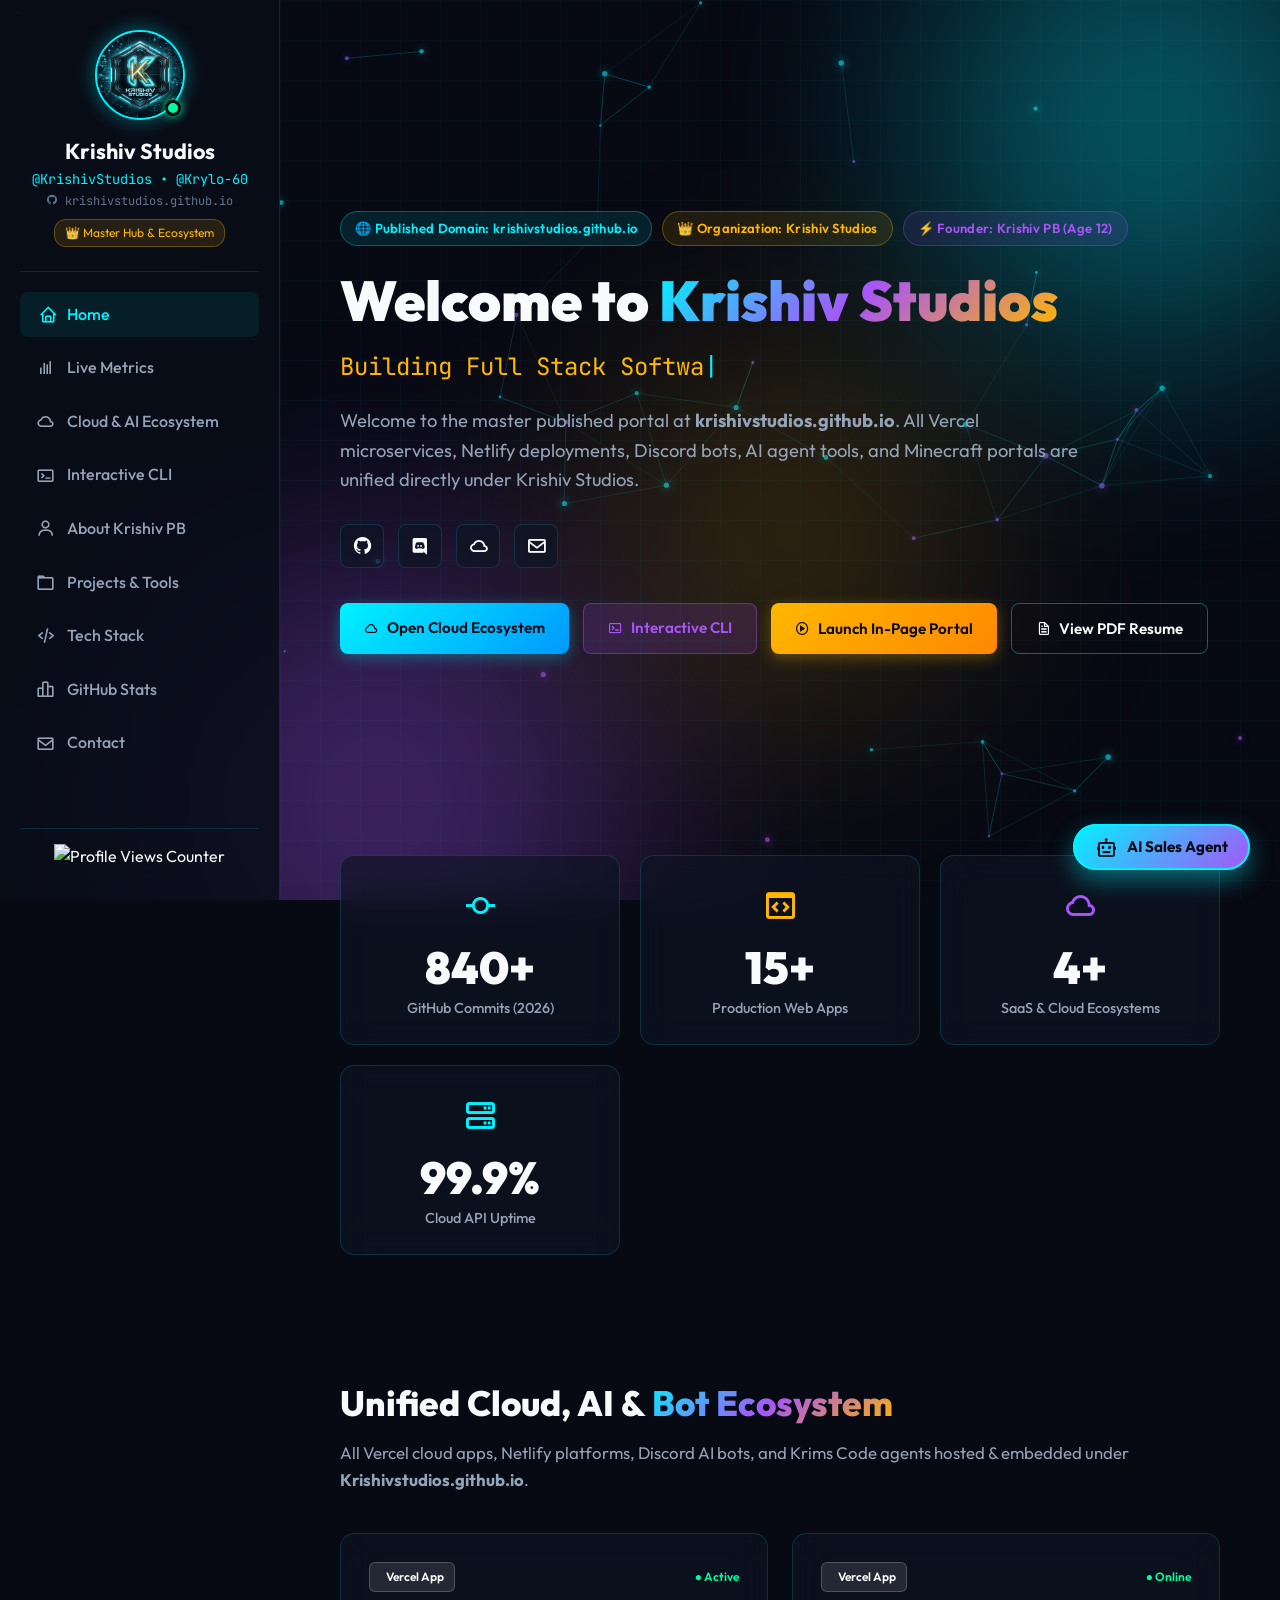
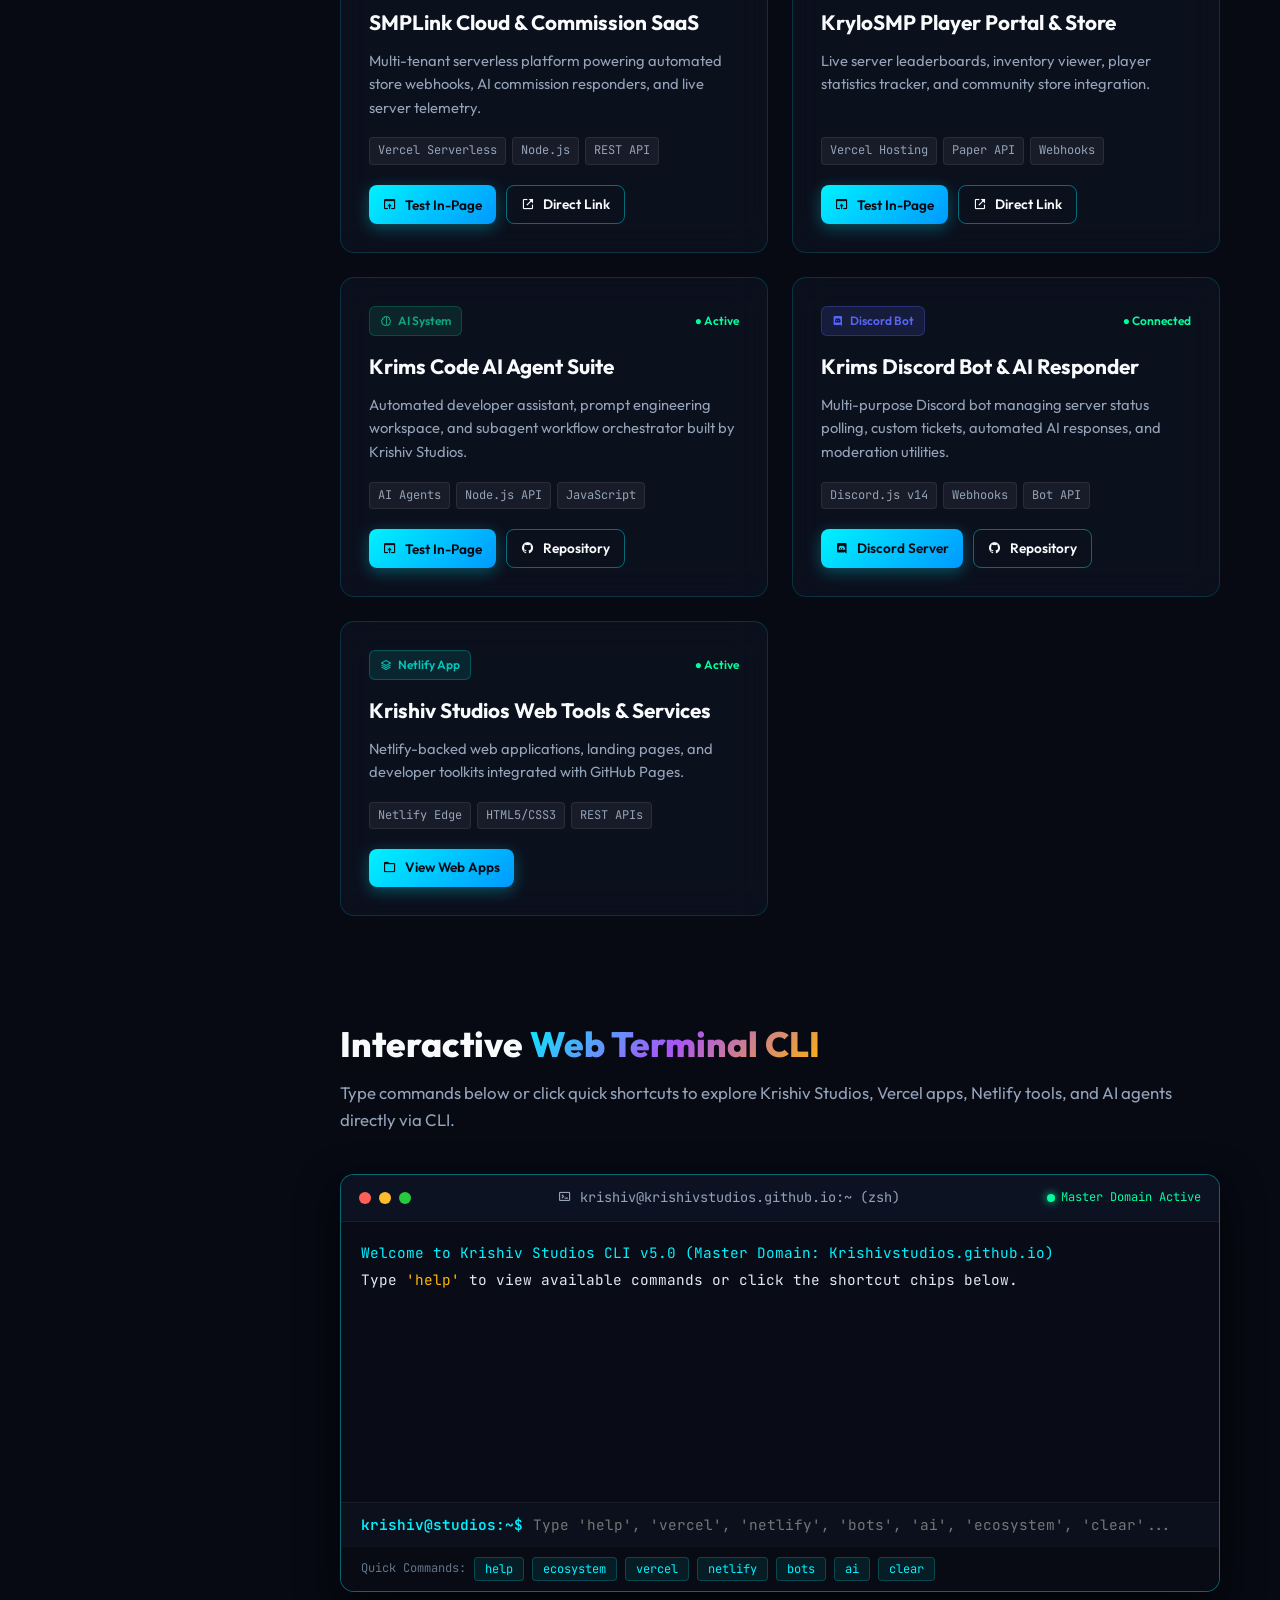
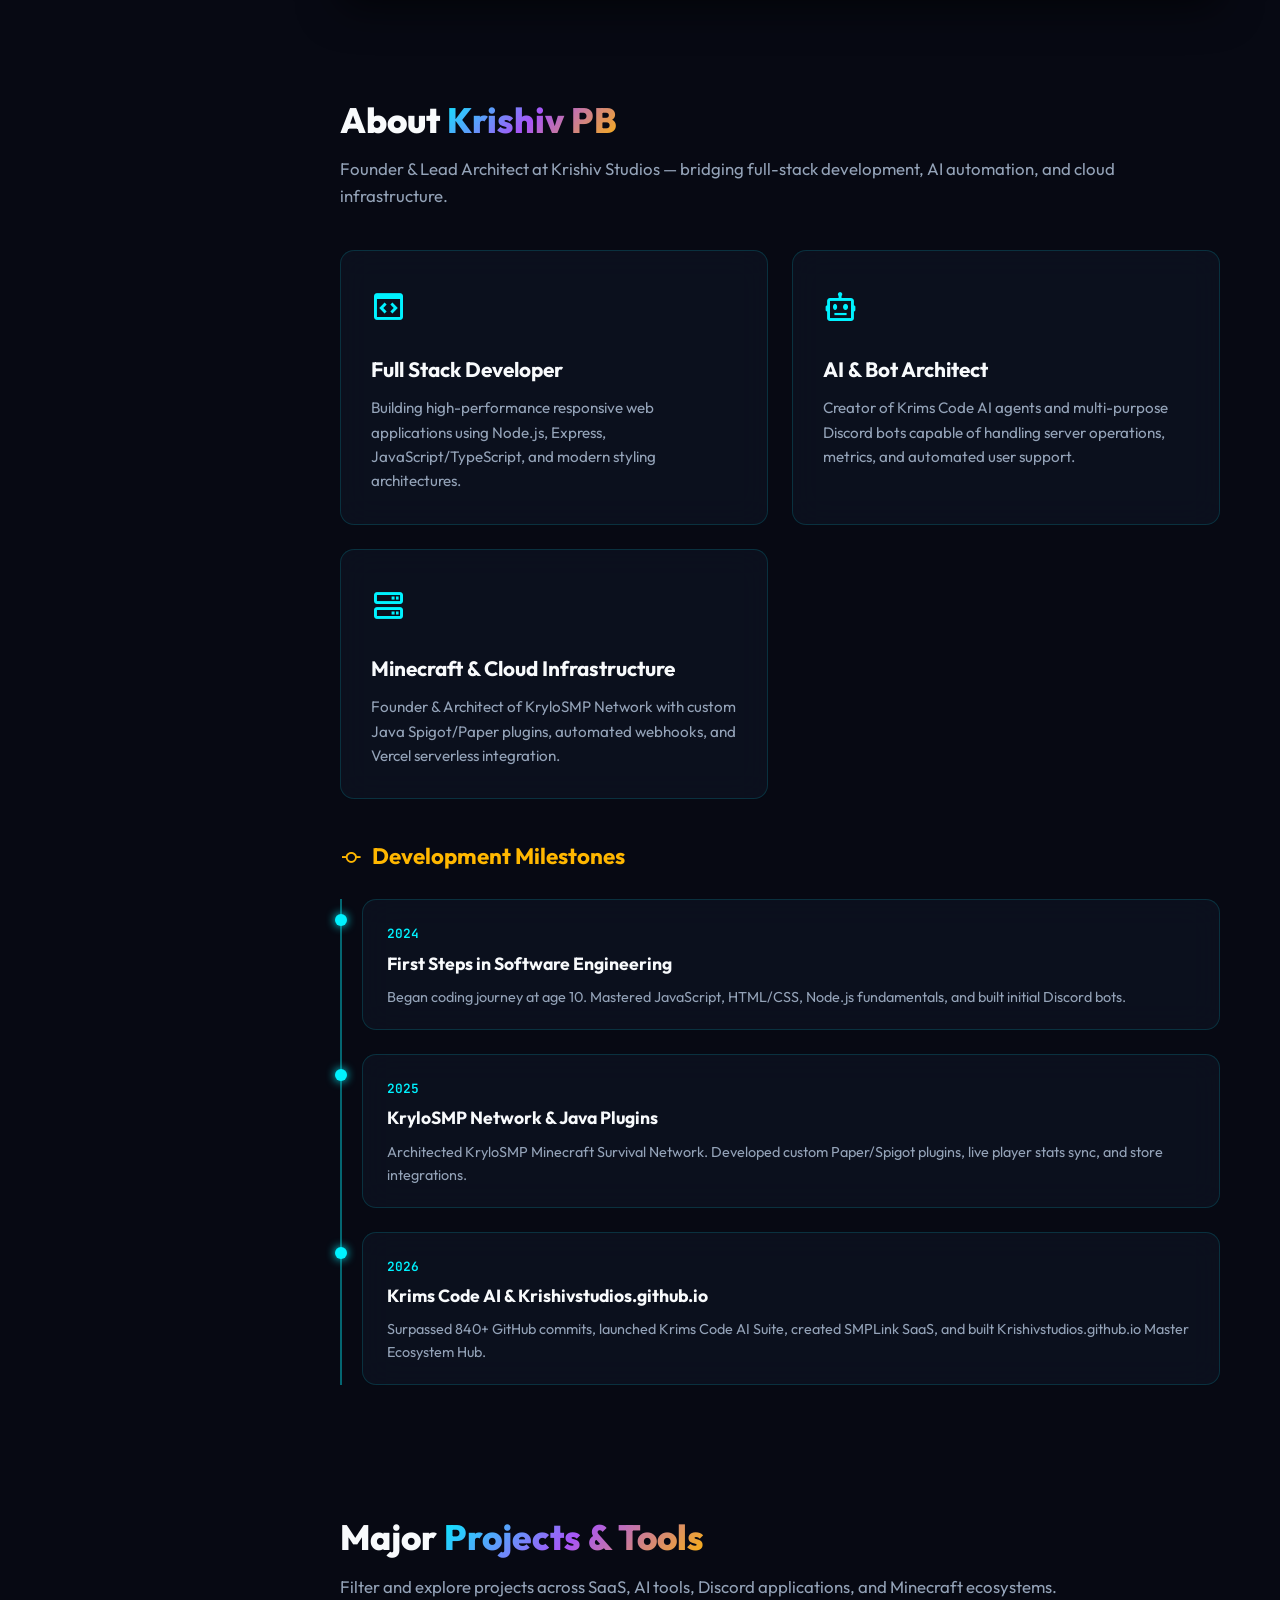
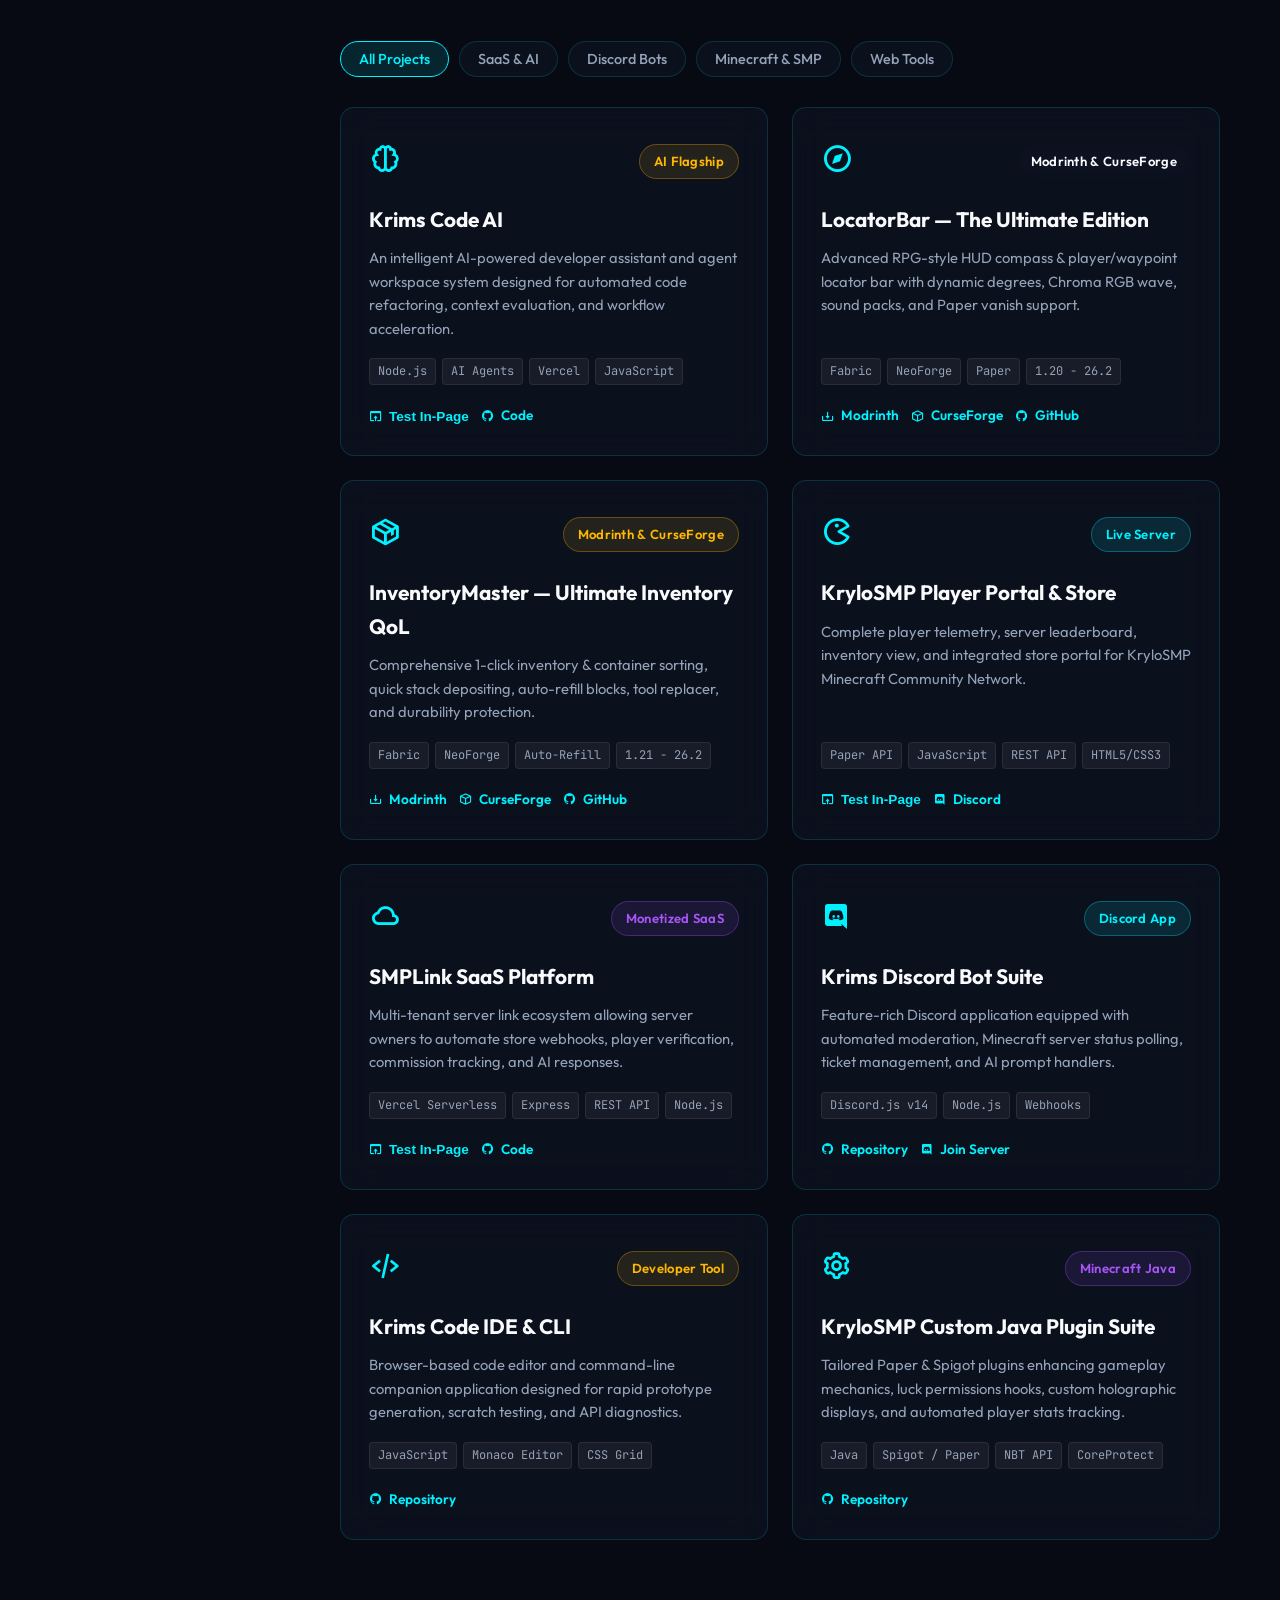
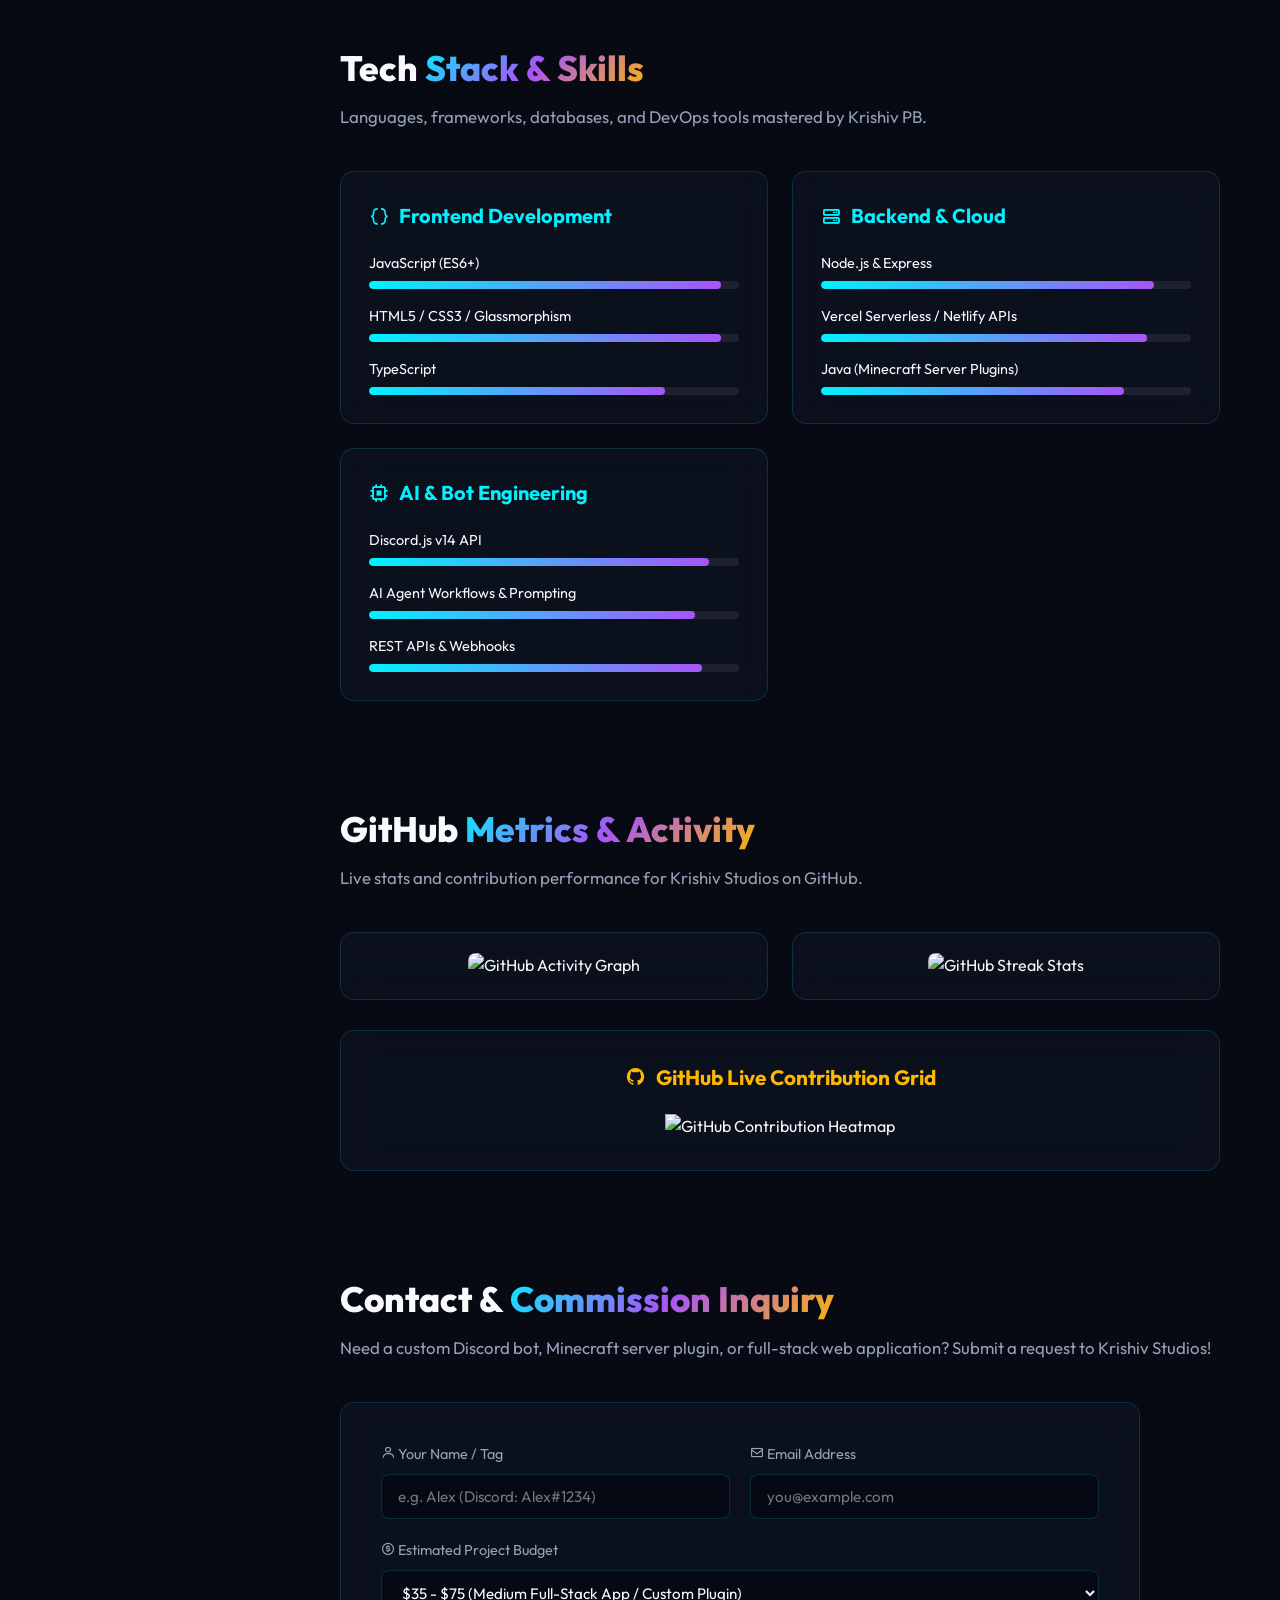
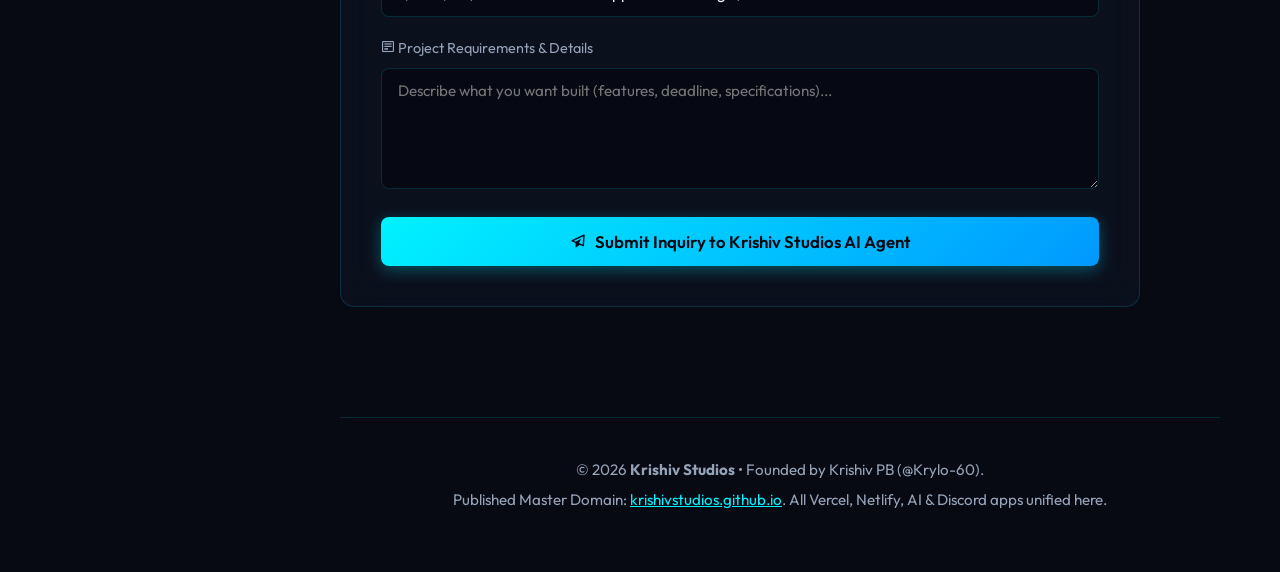
==== index.html @ 5833c571 "Add CurseForge link to InventoryMaster showcase card" ====
<!DOCTYPE html>
<html lang="en">

<head>
    <meta charset="utf-8">
    <meta name="viewport" content="width=device-width, initial-scale=1.0">
    <title>Krishiv Studios | Full Stack, AI & Cloud Ecosystem | Krishivstudios.github.io</title>
    <meta name="description" content="Official GitHub Pages master hub of Krishiv Studios (Founded by Krishiv PB @Krylo-60) - Unified portal embedding Vercel apps, Netlify sites, Discord Bots, Krims Code AI agents, and KryloSMP Network under krishivstudios.github.io.">
    <meta name="author" content="Krishiv PB - Founder of Krishiv Studios">
    <meta name="keywords" content="Krishiv Studios, Krishiv PB, Krylo-60, Krishivstudios.github.io, Full Stack Developer, Vercel, Netlify, Discord Bots, AI Agents, Krims Code AI, KryloSMP">
    
    <!-- Canonical URL Designation -->
    <link rel="canonical" href="https://krishivstudios.github.io">

    <!-- Open Graph / Social Meta -->
    <meta property="og:title" content="Krishiv Studios | Master Ecosystem Hub">
    <meta property="og:description" content="Access all Vercel apps, Netlify tools, Discord bots, and AI agents directly inside Krishivstudios.github.io.">
    <meta property="og:type" content="website">
    <meta property="og:url" content="https://krishivstudios.github.io">
    <meta property="og:image" content="krishiv_studios_logo.jpg">

    <!-- Favicon -->
    <link rel="icon" href="https://raw.githubusercontent.com/Krylo-60/Krylo-60/main/github-contribution-grid-snake.svg" type="image/svg+xml">

    <!-- Google Fonts -->
    <link rel="preconnect" href="https://fonts.googleapis.com">
    <link rel="preconnect" href="https://fonts.gstatic.com" crossorigin>
    <link href="https://fonts.googleapis.com/css2?family=JetBrains+Mono:ital,wght@0,400;0,600;0,700;1,400&family=Outfit:wght@300;400;500;600;700;800;900&family=Space+Grotesk:wght@500;700;800&display=swap" rel="stylesheet">

    <!-- Icons -->
    <link rel="stylesheet" href="https://cdnjs.cloudflare.com/ajax/libs/font-awesome/6.4.0/css/all.min.css">
    <link href="https://unpkg.com/boxicons@2.1.4/css/boxicons.min.css" rel="stylesheet">

    <!-- Primary Stylesheet -->
    <link rel="stylesheet" href="style.css?v=10.0">
</head>

<body>
    <!-- Background Ambient & Grid Effects with Physics Canvas -->
    <div class="bg-effects">
        <canvas id="cyberCanvas"></canvas>
        <div class="cyber-grid"></div>
        <div class="glow-orb orb-cyan"></div>
        <div class="glow-orb orb-purple"></div>
        <div class="glow-orb orb-gold"></div>
    </div>

    <!-- Mobile Navigation Toggle -->
    <button class="mobile-nav-toggle" id="mobileNavToggle" aria-label="Toggle Navigation Menu">
        <i class="bx bx-menu"></i>
    </button>

    <!-- Floating Quick AI Sales Agent Widget -->
    <button id="floatingAiBtn" onclick="openCommissionModalFromFloating()" title="Chat with Krishiv Studios AI Agent">
        <i class="bx bx-bot"></i>
        <span class="ai-btn-text">AI Sales Agent</span>
        <span class="pulse-ring"></span>
    </button>

    <!-- Sidebar Navigation -->
    <header id="header" class="sidebar">
        <div class="profile-box">
            <div class="avatar-wrapper">
                <img src="krishiv_studios_logo.jpg" alt="Krishiv Studios Logo" class="profile-img">
                <span class="online-indicator" title="Status: Online & Ecosystem Active"></span>
            </div>
            <h1 class="profile-name">Krishiv Studios</h1>
            <span class="profile-handle">@KrishivStudios • @Krylo-60</span>
            <span class="profile-domain"><i class="bx bxl-github"></i> krishivstudios.github.io</span>
            <span class="profile-badge">👑 Master Hub & Ecosystem</span>
        </div>

        <nav id="navbar" class="nav-menu">
            <ul>
                <li><a href="#hero" class="nav-link active"><i class="bx bx-home"></i> <span>Home</span></a></li>
                <li><a href="#metrics-section" class="nav-link"><i class="bx bx-bar-chart"></i> <span>Live Metrics</span></a></li>
                <li><a href="#ecosystem" class="nav-link"><i class="bx bx-cloud"></i> <span>Cloud & AI Ecosystem</span></a></li>
                <li><a href="#terminal-section" class="nav-link"><i class="bx bx-terminal"></i> <span>Interactive CLI</span></a></li>
                <li><a href="#about" class="nav-link"><i class="bx bx-user"></i> <span>About Krishiv PB</span></a></li>
                <li><a href="#projects" class="nav-link"><i class="bx bx-folder"></i> <span>Projects & Tools</span></a></li>
                <li><a href="#skills" class="nav-link"><i class="bx bx-code-alt"></i> <span>Tech Stack</span></a></li>
                <li><a href="#stats" class="nav-link"><i class="bx bx-bar-chart-alt-2"></i> <span>GitHub Stats</span></a></li>
                <li><a href="#contact" class="nav-link"><i class="bx bx-envelope"></i> <span>Contact</span></a></li>
            </ul>
        </nav>

        <div class="sidebar-views">
            <img src="https://komarev.com/ghpvc/?username=krylo-60&label=Profile%20Views&color=00f2ff&style=flat-square" alt="Profile Views Counter">
        </div>
    </header>

    <!-- Main Content Container -->
    <main id="main">

        <!-- Hero Section -->
        <section id="hero" class="hero-section">
            <div class="hero-content">
                <div class="hero-header-badges">
                    <span class="hero-badge badge-cyan">🌐 Published Domain: krishivstudios.github.io</span>
                    <span class="hero-badge badge-gold">👑 Organization: Krishiv Studios</span>
                    <span class="hero-badge badge-purple">⚡ Founder: Krishiv PB (Age 12)</span>
                </div>

                <h1 class="hero-name">Welcome to <span class="gradient-text">Krishiv Studios</span></h1>
                
                <p class="hero-typed-wrap">
                    Building <span class="typed-text" id="typedText"></span><span class="cursor">|</span>
                </p>

                <p class="hero-desc">
                    Welcome to the master published portal at <strong>krishivstudios.github.io</strong>. All Vercel microservices, Netlify deployments, Discord bots, AI agent tools, and Minecraft portals are unified directly under Krishiv Studios.
                </p>

                <div class="social-links">
                    <a href="https://github.com/KrishivStudios" target="_blank" rel="noopener" class="social-btn github" title="Krishiv Studios GitHub Organization"><i class="bx bxl-github"></i></a>
                    <a href="https://discord.gg/2hSXQKHvvX" target="_blank" rel="noopener" class="social-btn discord" title="Krishiv Studios Discord Community"><i class="bx bxl-discord"></i></a>
                    <a href="#ecosystem" class="social-btn vercel" title="Embedded Vercel Services"><i class="bx bx-cloud"></i></a>
                    <a href="mailto:Krylobloxyt@gmail.com" class="social-btn email" title="Direct Email"><i class="bx bx-envelope"></i></a>
                </div>

                <div class="hero-actions">
                    <a href="#ecosystem" class="btn btn-primary"><i class="bx bx-cloud"></i> Open Cloud Ecosystem</a>
                    <a href="#terminal-section" class="btn btn-terminal"><i class="bx bx-terminal"></i> Interactive CLI</a>
                    <button onclick="openAppPreview('https://krylosmp-player-portal.vercel.app', 'KryloSMP Vercel Portal', 'bx-game')" class="btn btn-gold"><i class="bx bx-play-circle"></i> Launch In-Page Portal</button>
                    <button onclick="openResumeModal()" class="btn btn-outline"><i class="bx bx-file"></i> View PDF Resume</button>
                </div>
            </div>
        </section>

        <!-- Live Animated Metrics Counter Section -->
        <section id="metrics-section" class="section">
            <div class="metrics-grid">
                <div class="metric-card glass-card">
                    <div class="metric-icon text-cyan"><i class="bx bx-git-commit"></i></div>
                    <div class="metric-number" data-target="840">0</div>
                    <div class="metric-label">GitHub Commits (2026)</div>
                </div>
                <div class="metric-card glass-card">
                    <div class="metric-icon text-gold"><i class="bx bx-code-block"></i></div>
                    <div class="metric-number" data-target="15">0</div>
                    <div class="metric-label">Production Web Apps</div>
                </div>
                <div class="metric-card glass-card">
                    <div class="metric-icon text-purple"><i class="bx bx-cloud"></i></div>
                    <div class="metric-number" data-target="4">0</div>
                    <div class="metric-label">SaaS & Cloud Ecosystems</div>
                </div>
                <div class="metric-card glass-card">
                    <div class="metric-icon text-cyan"><i class="bx bx-server"></i></div>
                    <div class="metric-number-static">99.9%</div>
                    <div class="metric-label">Cloud API Uptime</div>
                </div>
            </div>
        </section>

        <!-- Unified Cloud & AI Ecosystem Hub Section -->
        <section id="ecosystem" class="section">
            <div class="section-title">
                <h2>Unified Cloud, AI & <span class="gradient-text">Bot Ecosystem</span></h2>
                <p>All Vercel cloud apps, Netlify platforms, Discord AI bots, and Krims Code agents hosted & embedded under <strong>Krishivstudios.github.io</strong>.</p>
            </div>

            <div class="ecosystem-grid">

                <!-- Vercel App 1: SMPLink SaaS -->
                <div class="ecosystem-card glass-card">
                    <div class="ecosystem-header">
                        <span class="service-pill pill-vercel"><i class="bx bx-triangle"></i> Vercel App</span>
                        <span class="status-indicator online" title="Status: Active Cloud API">● Active</span>
                    </div>
                    <h3>SMPLink Cloud & Commission SaaS</h3>
                    <p>Multi-tenant serverless platform powering automated store webhooks, AI commission responders, and live server telemetry.</p>
                    <div class="ecosystem-tags">
                        <span>Vercel Serverless</span>
                        <span>Node.js</span>
                        <span>REST API</span>
                    </div>
                    <div class="ecosystem-actions">
                        <button onclick="openAppPreview('https://smplink-saas.vercel.app', 'SMPLink Cloud SaaS', 'bx-cloud')" class="btn btn-primary btn-sm"><i class="bx bx-window-open"></i> Test In-Page</button>
                        <a href="https://smplink-saas.vercel.app" target="_blank" rel="noopener" class="btn btn-outline btn-sm"><i class="bx bx-link-external"></i> Direct Link</a>
                    </div>
                </div>

                <!-- Vercel App 2: KryloSMP Player Portal -->
                <div class="ecosystem-card glass-card">
                    <div class="ecosystem-header">
                        <span class="service-pill pill-vercel"><i class="bx bx-triangle"></i> Vercel App</span>
                        <span class="status-indicator online" title="Status: Live Telemetry">● Online</span>
                    </div>
                    <h3>KryloSMP Player Portal & Store</h3>
                    <p>Live server leaderboards, inventory viewer, player statistics tracker, and community store integration.</p>
                    <div class="ecosystem-tags">
                        <span>Vercel Hosting</span>
                        <span>Paper API</span>
                        <span>Webhooks</span>
                    </div>
                    <div class="ecosystem-actions">
                        <button onclick="openAppPreview('https://krylosmp-player-portal.vercel.app', 'KryloSMP Player Portal', 'bx-game')" class="btn btn-primary btn-sm"><i class="bx bx-window-open"></i> Test In-Page</button>
                        <a href="https://krylosmp-player-portal.vercel.app" target="_blank" rel="noopener" class="btn btn-outline btn-sm"><i class="bx bx-link-external"></i> Direct Link</a>
                    </div>
                </div>

                <!-- AI System: Krims Code AI Workspace -->
                <div class="ecosystem-card glass-card">
                    <div class="ecosystem-header">
                        <span class="service-pill pill-ai"><i class="bx bx-brain"></i> AI System</span>
                        <span class="status-indicator online" title="Status: AI Agent Active">● Active</span>
                    </div>
                    <h3>Krims Code AI Agent Suite</h3>
                    <p>Automated developer assistant, prompt engineering workspace, and subagent workflow orchestrator built by Krishiv Studios.</p>
                    <div class="ecosystem-tags">
                        <span>AI Agents</span>
                        <span>Node.js API</span>
                        <span>JavaScript</span>
                    </div>
                    <div class="ecosystem-actions">
                        <button onclick="openAppPreview('https://krylo-60.github.io', 'Krims Code AI Workspace', 'bx-brain')" class="btn btn-primary btn-sm"><i class="bx bx-window-open"></i> Test In-Page</button>
                        <a href="https://github.com/Krylo-60/krims-code-chatbot" target="_blank" rel="noopener" class="btn btn-outline btn-sm"><i class="bx bxl-github"></i> Repository</a>
                    </div>
                </div>

                <!-- Discord Bot Suite -->
                <div class="ecosystem-card glass-card">
                    <div class="ecosystem-header">
                        <span class="service-pill pill-discord"><i class="bx bxl-discord"></i> Discord Bot</span>
                        <span class="status-indicator online" title="Status: Bot Gateway Connected">● Connected</span>
                    </div>
                    <h3>Krims Discord Bot & AI Responder</h3>
                    <p>Multi-purpose Discord bot managing server status polling, custom tickets, automated AI responses, and moderation utilities.</p>
                    <div class="ecosystem-tags">
                        <span>Discord.js v14</span>
                        <span>Webhooks</span>
                        <span>Bot API</span>
                    </div>
                    <div class="ecosystem-actions">
                        <a href="https://discord.gg/2hSXQKHvvX" target="_blank" rel="noopener" class="btn btn-primary btn-sm"><i class="bx bxl-discord"></i> Discord Server</a>
                        <a href="https://github.com/Krylo-60/krims-discord-bot" target="_blank" rel="noopener" class="btn btn-outline btn-sm"><i class="bx bxl-github"></i> Repository</a>
                    </div>
                </div>

                <!-- Netlify Web Suite -->
                <div class="ecosystem-card glass-card">
                    <div class="ecosystem-header">
                        <span class="service-pill pill-netlify"><i class="bx bx-layer"></i> Netlify App</span>
                        <span class="status-indicator online" title="Status: Deployed">● Active</span>
                    </div>
                    <h3>Krishiv Studios Web Tools & Services</h3>
                    <p>Netlify-backed web applications, landing pages, and developer toolkits integrated with GitHub Pages.</p>
                    <div class="ecosystem-tags">
                        <span>Netlify Edge</span>
                        <span>HTML5/CSS3</span>
                        <span>REST APIs</span>
                    </div>
                    <div class="ecosystem-actions">
                        <a href="#projects" class="btn btn-primary btn-sm"><i class="bx bx-folder"></i> View Web Apps</a>
                    </div>
                </div>

            </div>
        </section>

        <!-- Interactive Web Terminal CLI Section -->
        <section id="terminal-section" class="section">
            <div class="section-title">
                <h2>Interactive <span class="gradient-text">Web Terminal CLI</span></h2>
                <p>Type commands below or click quick shortcuts to explore Krishiv Studios, Vercel apps, Netlify tools, and AI agents directly via CLI.</p>
            </div>

            <div class="terminal-container">
                <div class="terminal-header">
                    <div class="terminal-dots">
                        <span class="dot dot-red"></span>
                        <span class="dot dot-yellow"></span>
                        <span class="dot dot-green"></span>
                    </div>
                    <div class="terminal-title"><i class="bx bx-terminal"></i> krishiv@krishivstudios.github.io:~ (zsh)</div>
                    <div class="terminal-status"><span class="pulse-dot"></span> Master Domain Active</div>
                </div>

                <div class="terminal-body" id="terminalOutput">
                    <div class="terminal-line system-msg">
                        <span class="text-cyan">Welcome to Krishiv Studios CLI v5.0 (Master Domain: Krishivstudios.github.io)</span>
                    </div>
                    <div class="terminal-line">Type <span class="text-gold">'help'</span> to view available commands or click the shortcut chips below.</div>
                    <div class="terminal-line"><br></div>
                </div>

                <div class="terminal-input-row">
                    <span class="terminal-prompt">krishiv@studios:~$</span>
                    <input type="text" id="terminalInput" autocomplete="off" spellcheck="false" placeholder="Type 'help', 'vercel', 'netlify', 'bots', 'ai', 'ecosystem', 'clear'...">
                </div>

                <div class="terminal-shortcuts">
                    <span class="shortcut-label">Quick Commands:</span>
                    <button class="terminal-chip" onclick="runTerminalCommand('help')">help</button>
                    <button class="terminal-chip" onclick="runTerminalCommand('ecosystem')">ecosystem</button>
                    <button class="terminal-chip" onclick="runTerminalCommand('vercel')">vercel</button>
                    <button class="terminal-chip" onclick="runTerminalCommand('netlify')">netlify</button>
                    <button class="terminal-chip" onclick="runTerminalCommand('bots')">bots</button>
                    <button class="terminal-chip" onclick="runTerminalCommand('ai')">ai</button>
                    <button class="terminal-chip" onclick="runTerminalCommand('clear')">clear</button>
                </div>
            </div>
        </section>

        <!-- About Section -->
        <section id="about" class="section">
            <div class="section-title">
                <h2>About <span class="gradient-text">Krishiv PB</span></h2>
                <p>Founder & Lead Architect at Krishiv Studios — bridging full-stack development, AI automation, and cloud infrastructure.</p>
            </div>

            <div class="about-grid">
                <div class="about-card glass-card">
                    <div class="card-icon"><i class="bx bx-code-block"></i></div>
                    <h3>Full Stack Developer</h3>
                    <p>Building high-performance responsive web applications using Node.js, Express, JavaScript/TypeScript, and modern styling architectures.</p>
                </div>

                <div class="about-card glass-card">
                    <div class="card-icon"><i class="bx bx-bot"></i></div>
                    <h3>AI & Bot Architect</h3>
                    <p>Creator of Krims Code AI agents and multi-purpose Discord bots capable of handling server operations, metrics, and automated user support.</p>
                </div>

                <div class="about-card glass-card">
                    <div class="card-icon"><i class="bx bx-server"></i></div>
                    <h3>Minecraft & Cloud Infrastructure</h3>
                    <p>Founder & Architect of KryloSMP Network with custom Java Spigot/Paper plugins, automated webhooks, and Vercel serverless integration.</p>
                </div>
            </div>

            <!-- Developer Timeline -->
            <div class="timeline-container">
                <h3 class="timeline-title"><i class="bx bx-git-commit"></i> Development Milestones</h3>
                <div class="timeline">
                    <div class="timeline-item">
                        <div class="timeline-dot"></div>
                        <div class="timeline-content glass-card">
                            <span class="timeline-date">2024</span>
                            <h4>First Steps in Software Engineering</h4>
                            <p>Began coding journey at age 10. Mastered JavaScript, HTML/CSS, Node.js fundamentals, and built initial Discord bots.</p>
                        </div>
                    </div>

                    <div class="timeline-item">
                        <div class="timeline-dot"></div>
                        <div class="timeline-content glass-card">
                            <span class="timeline-date">2025</span>
                            <h4>KryloSMP Network & Java Plugins</h4>
                            <p>Architected KryloSMP Minecraft Survival Network. Developed custom Paper/Spigot plugins, live player stats sync, and store integrations.</p>
                        </div>
                    </div>

                    <div class="timeline-item">
                        <div class="timeline-dot"></div>
                        <div class="timeline-content glass-card">
                            <span class="timeline-date">2026</span>
                            <h4>Krims Code AI & Krishivstudios.github.io</h4>
                            <p>Surpassed 840+ GitHub commits, launched Krims Code AI Suite, created SMPLink SaaS, and built Krishivstudios.github.io Master Ecosystem Hub.</p>
                        </div>
                    </div>
                </div>
            </div>
        </section>

        <!-- Major Projects Section -->
        <section id="projects" class="section">
            <div class="section-title">
                <h2>Major <span class="gradient-text">Projects & Tools</span></h2>
                <p>Filter and explore projects across SaaS, AI tools, Discord applications, and Minecraft ecosystems.</p>
            </div>

            <!-- Filter Buttons -->
            <div class="filter-bar">
                <button class="filter-btn active" data-filter="all">All Projects</button>
                <button class="filter-btn" data-filter="saas">SaaS & AI</button>
                <button class="filter-btn" data-filter="discord">Discord Bots</button>
                <button class="filter-btn" data-filter="minecraft">Minecraft & SMP</button>
                <button class="filter-btn" data-filter="web">Web Tools</button>
            </div>

            <!-- Projects Grid -->
            <div class="projects-grid">

                <!-- Project 1: Krims Code AI -->
                <div class="project-card glass-card" data-category="saas">
                    <div class="project-header">
                        <div class="project-icon"><i class="bx bx-brain"></i></div>
                        <span class="project-badge badge-gold">AI Flagship</span>
                    </div>
                    <h3>Krims Code AI</h3>
                    <p>An intelligent AI-powered developer assistant and agent workspace system designed for automated code refactoring, context evaluation, and workflow acceleration.</p>
                    <div class="project-tags">
                        <span>Node.js</span>
                        <span>AI Agents</span>
                        <span>Vercel</span>
                        <span>JavaScript</span>
                    </div>
                    <div class="project-links">
                        <button onclick="openAppPreview('https://krylo-60.github.io', 'Krims Code AI Workspace', 'bx-brain')" class="btn-project-link"><i class="bx bx-window-open"></i> Test In-Page</button>
                        <a href="https://github.com/Krylo-60/krims-code-chatbot" target="_blank" rel="noopener" class="btn-project-link"><i class="bx bxl-github"></i> Code</a>
                    </div>
                </div>

                <!-- Project: LocatorBar Ultimate Edition -->
                <div class="project-card glass-card" data-category="minecraft">
                    <div class="project-header">
                        <div class="project-icon"><i class="bx bx-compass"></i></div>
                        <span class="project-badge badge-green">Modrinth & CurseForge</span>
                    </div>
                    <h3>LocatorBar — The Ultimate Edition</h3>
                    <p>Advanced RPG-style HUD compass & player/waypoint locator bar with dynamic degrees, Chroma RGB wave, sound packs, and Paper vanish support.</p>
                    <div class="project-tags">
                        <span>Fabric</span>
                        <span>NeoForge</span>
                        <span>Paper</span>
                        <span>1.20 - 26.2</span>
                    </div>
                    <div class="project-links">
                        <a href="https://modrinth.com/mod/locatorbar-ultimate" target="_blank" rel="noopener" class="btn-project-link"><i class="bx bx-download"></i> Modrinth</a>
                        <a href="https://www.curseforge.com/projects/1658929" target="_blank" rel="noopener" class="btn-project-link"><i class="bx bx-cube"></i> CurseForge</a>
                        <a href="https://github.com/Krylo-60/LocatorBar-Ultimate" target="_blank" rel="noopener" class="btn-project-link"><i class="bx bxl-github"></i> GitHub</a>
                    </div>
                </div>

                <!-- Project: InventoryMaster QoL -->
                <div class="project-card glass-card" data-category="minecraft">
                    <div class="project-header">
                        <div class="project-icon"><i class="bx bx-package"></i></div>
                        <span class="project-badge badge-gold">Modrinth & CurseForge</span>
                    </div>
                    <h3>InventoryMaster — Ultimate Inventory QoL</h3>
                    <p>Comprehensive 1-click inventory & container sorting, quick stack depositing, auto-refill blocks, tool replacer, and durability protection.</p>
                    <div class="project-tags">
                        <span>Fabric</span>
                        <span>NeoForge</span>
                        <span>Auto-Refill</span>
                        <span>1.21 - 26.2</span>
                    </div>
                    <div class="project-links">
                        <a href="https://modrinth.com/mod/inventorymaster" target="_blank" rel="noopener" class="btn-project-link"><i class="bx bx-download"></i> Modrinth</a>
                        <a href="https://www.curseforge.com/projects/1659668" target="_blank" rel="noopener" class="btn-project-link"><i class="bx bx-cube"></i> CurseForge</a>
                        <a href="https://github.com/Krylo-60/InventoryMaster" target="_blank" rel="noopener" class="btn-project-link"><i class="bx bxl-github"></i> GitHub</a>
                    </div>
                </div>

                <!-- Project 2: KryloSMP Player Portal -->
                <div class="project-card glass-card" data-category="minecraft">
                    <div class="project-header">
                        <div class="project-icon"><i class="bx bx-game"></i></div>
                        <span class="project-badge badge-cyan">Live Server</span>
                    </div>
                    <h3>KryloSMP Player Portal & Store</h3>
                    <p>Complete player telemetry, server leaderboard, inventory view, and integrated store portal for KryloSMP Minecraft Community Network.</p>
                    <div class="project-tags">
                        <span>Paper API</span>
                        <span>JavaScript</span>
                        <span>REST API</span>
                        <span>HTML5/CSS3</span>
                    </div>
                    <div class="project-links">
                        <button onclick="openAppPreview('https://krylosmp-player-portal.vercel.app', 'KryloSMP Player Portal', 'bx-game')" class="btn-project-link"><i class="bx bx-window-open"></i> Test In-Page</button>
                        <a href="https://discord.gg/2hSXQKHvvX" target="_blank" rel="noopener" class="btn-project-link"><i class="bx bxl-discord"></i> Discord</a>
                    </div>
                </div>

                <!-- Project 3: SMPLink SaaS -->
                <div class="project-card glass-card" data-category="saas">
                    <div class="project-header">
                        <div class="project-icon"><i class="bx bx-cloud"></i></div>
                        <span class="project-badge badge-purple">Monetized SaaS</span>
                    </div>
                    <h3>SMPLink SaaS Platform</h3>
                    <p>Multi-tenant server link ecosystem allowing server owners to automate store webhooks, player verification, commission tracking, and AI responses.</p>
                    <div class="project-tags">
                        <span>Vercel Serverless</span>
                        <span>Express</span>
                        <span>REST API</span>
                        <span>Node.js</span>
                    </div>
                    <div class="project-links">
                        <button onclick="openAppPreview('https://smplink-saas.vercel.app', 'SMPLink Cloud SaaS', 'bx-cloud')" class="btn-project-link"><i class="bx bx-window-open"></i> Test In-Page</button>
                        <a href="https://github.com/Krylo-60/smplink-saas" target="_blank" rel="noopener" class="btn-project-link"><i class="bx bxl-github"></i> Code</a>
                    </div>
                </div>

                <!-- Project 4: Krims Bot Dashboard -->
                <div class="project-card glass-card" data-category="discord">
                    <div class="project-header">
                        <div class="project-icon"><i class="bx bxl-discord"></i></div>
                        <span class="project-badge badge-cyan">Discord App</span>
                    </div>
                    <h3>Krims Discord Bot Suite</h3>
                    <p>Feature-rich Discord application equipped with automated moderation, Minecraft server status polling, ticket management, and AI prompt handlers.</p>
                    <div class="project-tags">
                        <span>Discord.js v14</span>
                        <span>Node.js</span>
                        <span>Webhooks</span>
                    </div>
                    <div class="project-links">
                        <a href="https://github.com/Krylo-60/krims-discord-bot" target="_blank" rel="noopener" class="btn-project-link"><i class="bx bxl-github"></i> Repository</a>
                        <a href="https://discord.gg/2hSXQKHvvX" target="_blank" rel="noopener" class="btn-project-link"><i class="bx bxl-discord"></i> Join Server</a>
                    </div>
                </div>

                <!-- Project 5: Krims Code IDE & CLI -->
                <div class="project-card glass-card" data-category="web">
                    <div class="project-header">
                        <div class="project-icon"><i class="bx bx-code-alt"></i></div>
                        <span class="project-badge badge-gold">Developer Tool</span>
                    </div>
                    <h3>Krims Code IDE & CLI</h3>
                    <p>Browser-based code editor and command-line companion application designed for rapid prototype generation, scratch testing, and API diagnostics.</p>
                    <div class="project-tags">
                        <span>JavaScript</span>
                        <span>Monaco Editor</span>
                        <span>CSS Grid</span>
                    </div>
                    <div class="project-links">
                        <a href="https://github.com/Krylo-60/krims-code-ide" target="_blank" rel="noopener" class="btn-project-link"><i class="bx bxl-github"></i> Repository</a>
                    </div>
                </div>

                <!-- Project 6: Custom Spigot / Paper Plugins -->
                <div class="project-card glass-card" data-category="minecraft">
                    <div class="project-header">
                        <div class="project-icon"><i class="bx bx-cog"></i></div>
                        <span class="project-badge badge-purple">Minecraft Java</span>
                    </div>
                    <h3>KryloSMP Custom Java Plugin Suite</h3>
                    <p>Tailored Paper & Spigot plugins enhancing gameplay mechanics, luck permissions hooks, custom holographic displays, and automated player stats tracking.</p>
                    <div class="project-tags">
                        <span>Java</span>
                        <span>Spigot / Paper</span>
                        <span>NBT API</span>
                        <span>CoreProtect</span>
                    </div>
                    <div class="project-links">
                        <a href="https://github.com/Krylo-60/krylo-smp-plugin" target="_blank" rel="noopener" class="btn-project-link"><i class="bx bxl-github"></i> Repository</a>
                    </div>
                </div>

            </div>
        </section>

        <!-- Tech Stack Section -->
        <section id="skills" class="section">
            <div class="section-title">
                <h2>Tech <span class="gradient-text">Stack & Skills</span></h2>
                <p>Languages, frameworks, databases, and DevOps tools mastered by Krishiv PB.</p>
            </div>

            <div class="skills-wrapper">
                <div class="skill-category glass-card">
                    <h3><i class="bx bx-code-curly"></i> Frontend Development</h3>
                    <div class="skills-list">
                        <div class="skill-item">
                            <span class="skill-name">JavaScript (ES6+)</span>
                            <div class="skill-bar"><div class="skill-progress" style="width: 95%;"></div></div>
                        </div>
                        <div class="skill-item">
                            <span class="skill-name">HTML5 / CSS3 / Glassmorphism</span>
                            <div class="skill-bar"><div class="skill-progress" style="width: 95%;"></div></div>
                        </div>
                        <div class="skill-item">
                            <span class="skill-name">TypeScript</span>
                            <div class="skill-bar"><div class="skill-progress" style="width: 80%;"></div></div>
                        </div>
                    </div>
                </div>

                <div class="skill-category glass-card">
                    <h3><i class="bx bx-server"></i> Backend & Cloud</h3>
                    <div class="skills-list">
                        <div class="skill-item">
                            <span class="skill-name">Node.js & Express</span>
                            <div class="skill-bar"><div class="skill-progress" style="width: 90%;"></div></div>
                        </div>
                        <div class="skill-item">
                            <span class="skill-name">Vercel Serverless / Netlify APIs</span>
                            <div class="skill-bar"><div class="skill-progress" style="width: 88%;"></div></div>
                        </div>
                        <div class="skill-item">
                            <span class="skill-name">Java (Minecraft Server Plugins)</span>
                            <div class="skill-bar"><div class="skill-progress" style="width: 82%;"></div></div>
                        </div>
                    </div>
                </div>

                <div class="skill-category glass-card">
                    <h3><i class="bx bx-chip"></i> AI & Bot Engineering</h3>
                    <div class="skills-list">
                        <div class="skill-item">
                            <span class="skill-name">Discord.js v14 API</span>
                            <div class="skill-bar"><div class="skill-progress" style="width: 92%;"></div></div>
                        </div>
                        <div class="skill-item">
                            <span class="skill-name">AI Agent Workflows & Prompting</span>
                            <div class="skill-bar"><div class="skill-progress" style="width: 88%;"></div></div>
                        </div>
                        <div class="skill-item">
                            <span class="skill-name">REST APIs & Webhooks</span>
                            <div class="skill-bar"><div class="skill-progress" style="width: 90%;"></div></div>
                        </div>
                    </div>
                </div>
            </div>
        </section>

        <!-- GitHub Metrics Section -->
        <section id="stats" class="section">
            <div class="section-title">
                <h2>GitHub <span class="gradient-text">Metrics & Activity</span></h2>
                <p>Live stats and contribution performance for Krishiv Studios on GitHub.</p>
            </div>

            <div class="stats-grid">
                <div class="stat-card glass-card">
                    <img src="https://github-readme-activity-graph.vercel.app/graph?username=Krylo-60&theme=react-dark&bg_color=0c101d&color=00f2ff&line=00f2ff&point=ffb700&area=true&hide_border=true" alt="GitHub Activity Graph" class="stat-img">
                </div>
                <div class="stat-card glass-card">
                    <img src="https://github-readme-streak-stats.herokuapp.com/?user=Krylo-60&theme=dark&background=0c101d&border=00f2ff&sideLabels=00f2ff&ring=00f2ff&currStreakLabel=ffb700&hide_border=true" alt="GitHub Streak Stats" class="stat-img">
                </div>
            </div>

            <div class="contribution-banner glass-card">
                <h3><i class="bx bxl-github"></i> GitHub Live Contribution Grid</h3>
                <img src="https://ghchart.rshah.org/00f2ff/Krylo-60" alt="GitHub Contribution Heatmap" class="snake-img">
            </div>
        </section>

        <!-- Contact & Commission Form Section -->
        <section id="contact" class="section">
            <div class="section-title">
                <h2>Contact & <span class="gradient-text">Commission Inquiry</span></h2>
                <p>Need a custom Discord bot, Minecraft server plugin, or full-stack web application? Submit a request to Krishiv Studios!</p>
            </div>

            <div class="contact-container glass-card">
                <form id="contactForm" onsubmit="submitCommissionForm(event)">
                    <div class="form-row">
                        <div class="form-group">
                            <label for="name"><i class="bx bx-user"></i> Your Name / Tag</label>
                            <input type="text" id="name" required placeholder="e.g. Alex (Discord: Alex#1234)">
                        </div>
                        <div class="form-group">
                            <label for="email"><i class="bx bx-envelope"></i> Email Address</label>
                            <input type="email" id="email" required placeholder="you@example.com">
                        </div>
                    </div>

                    <div class="form-group">
                        <label for="budget"><i class="bx bx-dollar-circle"></i> Estimated Project Budget</label>
                        <select id="budget">
                            <option value="$15 - $35">$15 - $35 (Small Discord Bot / Quick Plugin)</option>
                            <option value="$35 - $75" selected>$35 - $75 (Medium Full-Stack App / Custom Plugin)</option>
                            <option value="$75 - $150+">$75 - $150+ (Full Enterprise SaaS / Server Suite)</option>
                        </select>
                    </div>

                    <div class="form-group">
                        <label for="message"><i class="bx bx-detail"></i> Project Requirements & Details</label>
                        <textarea id="message" rows="5" required placeholder="Describe what you want built (features, deadline, specifications)..."></textarea>
                    </div>

                    <button type="submit" class="btn btn-primary btn-submit"><i class="bx bx-paper-plane"></i> Submit Inquiry to Krishiv Studios AI Agent</button>
                </form>
            </div>
        </section>

        <!-- Footer -->
        <footer class="footer">
            <div class="footer-content">
                <p>&copy; 2026 <strong>Krishiv Studios</strong> • Founded by Krishiv PB (@Krylo-60).</p>
                <p class="footer-sub">Published Master Domain: <a href="https://krishivstudios.github.io" class="text-cyan">krishivstudios.github.io</a>. All Vercel, Netlify, AI & Discord apps unified here.</p>
            </div>
        </footer>

    </main>

    <!-- In-Page Embedded App Drawer Modal -->
    <div id="appPreviewModal" class="modal-overlay hidden">
        <div class="modal-card glass-card app-modal-card">
            <button class="modal-close" onclick="closeAppPreview()"><i class="bx bx-x"></i></button>
            <div class="modal-header">
                <i class="bx bx-window-open modal-icon text-cyan" id="appModalIcon"></i>
                <h3 id="appModalTitle">Live In-Page App Preview</h3>
            </div>
            <div class="modal-body">
                <iframe id="appModalIframe" src="about:blank" title="Live Embedded App Preview" class="app-iframe"></iframe>
            </div>
            <div class="modal-footer">
                <a id="appModalExternalLink" href="#" target="_blank" rel="noopener" class="btn btn-primary"><i class="bx bx-link-external"></i> Open Direct Link</a>
                <button class="btn btn-outline" onclick="closeAppPreview()">Close Drawer</button>
            </div>
        </div>
    </div>

    <!-- AI Agent Commission Modal -->
    <div id="aiAgentModal" class="modal-overlay hidden">
        <div class="modal-card glass-card">
            <button class="modal-close" onclick="closeAiModal()"><i class="bx bx-x"></i></button>
            <div class="modal-header">
                <i class="bx bx-bot modal-icon text-cyan"></i>
                <h3>Krishiv Studios AI Sales Agent Response</h3>
            </div>
            <div class="modal-body">
                <pre id="aiMessageResult" class="ai-response-box">Processing request...</pre>
            </div>
            <div class="modal-footer">
                <button class="btn btn-primary" onclick="closeAiModal()">Done</button>
            </div>
        </div>
    </div>

    <!-- Digital Resume Modal -->
    <div id="digitalResumeModal" class="modal-overlay hidden">
        <div class="modal-card glass-card resume-modal-card">
            <button class="modal-close" onclick="closeResumeModal()"><i class="bx bx-x"></i></button>
            <div class="modal-header">
                <i class="bx bx-file modal-icon text-gold"></i>
                <h3>Digital PDF Resume - Krishiv PB</h3>
            </div>
            <div class="modal-body">
                <iframe src="resume.html" title="Krishiv PB Resume Preview" class="resume-iframe"></iframe>
            </div>
            <div class="modal-footer">
                <a href="resume.html" target="_blank" class="btn btn-gold"><i class="bx bx-link-external"></i> Open Full Screen</a>
                <button class="btn btn-outline" onclick="closeResumeModal()">Close</button>
            </div>
        </div>
    </div>

    <!-- Main JavaScript File -->
    <script src="script.js?v=10.0"></script>
</body>

</html>
---- style.css ----
/* ==========================================================================
   Krishiv Studios - Master Design System v10.0
   ========================================================================== */

:root {
    --bg-dark: #070913;
    --bg-card: rgba(14, 20, 36, 0.65);
    --bg-card-hover: rgba(22, 32, 58, 0.8);
    --border-glass: rgba(0, 242, 255, 0.15);
    --border-glass-hover: rgba(0, 242, 255, 0.4);
    
    --accent-cyan: #00f2ff;
    --accent-purple: #a855f7;
    --accent-gold: #ffb700;
    --accent-green: #00ff9d;
    --accent-red: #ff4757;

    --gradient-text: linear-gradient(135deg, #00f2ff 0%, #a855f7 50%, #ffb700 100%);
    --gradient-card: linear-gradient(135deg, rgba(0, 242, 255, 0.05) 0%, rgba(168, 85, 247, 0.05) 100%);

    --text-primary: #f8fafc;
    --text-secondary: #94a3b8;
    --text-muted: #64748b;

    --font-heading: 'Outfit', 'Space Grotesk', sans-serif;
    --font-body: 'Outfit', sans-serif;
    --font-mono: 'JetBrains Mono', monospace;

    --sidebar-width: 280px;
    --radius-sm: 8px;
    --radius-md: 14px;
    --radius-lg: 20px;

    --transition: all 0.3s cubic-bezier(0.4, 0, 0.2, 1);
}

/* Reset & Base Styles */
* {
    margin: 0;
    padding: 0;
    box-sizing: border-box;
}

html {
    scroll-behavior: smooth;
    font-size: 16px;
}

body {
    background-color: var(--bg-dark);
    color: var(--text-primary);
    font-family: var(--font-body);
    line-height: 1.6;
    overflow-x: hidden;
    position: relative;
    min-height: 100vh;
}

/* Custom Scrollbar */
::-webkit-scrollbar {
    width: 8px;
}
::-webkit-scrollbar-track {
    background: var(--bg-dark);
}
::-webkit-scrollbar-thumb {
    background: rgba(0, 242, 255, 0.2);
    border-radius: 4px;
}
::-webkit-scrollbar-thumb:hover {
    background: var(--accent-cyan);
}

/* Background Ambient Orbs & Cyber Grid & Canvas */
.bg-effects {
    position: fixed;
    top: 0;
    left: 0;
    width: 100vw;
    height: 100vh;
    pointer-events: none;
    z-index: 0;
    overflow: hidden;
}

#cyberCanvas {
    position: absolute;
    top: 0;
    left: 0;
    width: 100%;
    height: 100%;
    z-index: 0;
    opacity: 0.6;
}

.cyber-grid {
    position: absolute;
    width: 100%;
    height: 100%;
    background-image: 
        linear-gradient(rgba(0, 242, 255, 0.03) 1px, transparent 1px),
        linear-gradient(90deg, rgba(0, 242, 255, 0.03) 1px, transparent 1px);
    background-size: 40px 40px;
}

.glow-orb {
    position: absolute;
    border-radius: 50%;
    filter: blur(120px);
    opacity: 0.35;
    animation: floatOrb 18s ease-in-out infinite alternate;
}

.orb-cyan {
    width: 450px;
    height: 450px;
    background: #00f2ff;
    top: -100px;
    right: -100px;
}

.orb-purple {
    width: 500px;
    height: 500px;
    background: #a855f7;
    bottom: -150px;
    left: 10%;
    animation-delay: -5s;
}

.orb-gold {
    width: 350px;
    height: 350px;
    background: #ffb700;
    top: 40%;
    right: 25%;
    opacity: 0.2;
    animation-delay: -10s;
}

@keyframes floatOrb {
    0% { transform: translate(0, 0) scale(1); }
    50% { transform: translate(40px, -60px) scale(1.1); }
    100% { transform: translate(-30px, 50px) scale(0.95); }
}

/* Floating AI Quick Button */
#floatingAiBtn {
    position: fixed;
    bottom: 30px;
    right: 30px;
    z-index: 999;
    background: linear-gradient(135deg, #00f2ff 0%, #a855f7 100%);
    color: #070913;
    border: none;
    border-radius: 50px;
    padding: 12px 22px;
    font-family: var(--font-body);
    font-weight: 700;
    font-size: 0.95rem;
    display: flex;
    align-items: center;
    gap: 10px;
    cursor: pointer;
    box-shadow: 0 10px 25px rgba(0, 242, 255, 0.4);
    transition: var(--transition);
}

#floatingAiBtn:hover {
    transform: translateY(-4px) scale(1.05);
    box-shadow: 0 15px 35px rgba(0, 242, 255, 0.6);
}

#floatingAiBtn i {
    font-size: 1.4rem;
}

.pulse-ring {
    position: absolute;
    top: 0;
    left: 0;
    width: 100%;
    height: 100%;
    border-radius: 50px;
    border: 2px solid var(--accent-cyan);
    animation: ripple 2s infinite;
    pointer-events: none;
}

@keyframes ripple {
    0% { transform: scale(1); opacity: 0.8; }
    100% { transform: scale(1.3); opacity: 0; }
}

/* Metrics Section */
.metrics-grid {
    display: grid;
    grid-template-columns: repeat(auto-fit, minmax(220px, 1fr));
    gap: 20px;
    margin-bottom: 20px;
}

.metric-card {
    padding: 24px;
    text-align: center;
}

.metric-icon {
    font-size: 2.2rem;
    margin-bottom: 10px;
}

.metric-number, .metric-number-static {
    font-family: var(--font-heading);
    font-size: 2.8rem;
    font-weight: 900;
    color: var(--text-primary);
    line-height: 1;
    margin-bottom: 6px;
}

.metric-label {
    color: var(--text-secondary);
    font-size: 0.9rem;
    font-weight: 500;
}

/* Glassmorphism Cards */
.glass-card {
    background: var(--bg-card);
    backdrop-filter: blur(16px);
    -webkit-backdrop-filter: blur(16px);
    border: 1px solid var(--border-glass);
    border-radius: var(--radius-md);
    transition: var(--transition);
}

.glass-card:hover {
    border-color: var(--border-glass-hover);
    background: var(--bg-card-hover);
    box-shadow: 0 10px 30px rgba(0, 242, 255, 0.1);
    transform: translateY(-4px);
}

/* Typography Utilities */
.gradient-text {
    background: var(--gradient-text);
    -webkit-background-clip: text;
    -webkit-text-fill-color: transparent;
    display: inline-block;
}

.text-cyan { color: var(--accent-cyan); }
.text-gold { color: var(--accent-gold); }
.text-purple { color: var(--accent-purple); }

/* Badges */
.hero-badge, .project-badge {
    display: inline-flex;
    align-items: center;
    gap: 6px;
    padding: 6px 14px;
    border-radius: 50px;
    font-size: 0.82rem;
    font-weight: 600;
    letter-spacing: 0.3px;
    backdrop-filter: blur(8px);
}

.badge-cyan {
    background: rgba(0, 242, 255, 0.1);
    color: var(--accent-cyan);
    border: 1px solid rgba(0, 242, 255, 0.3);
}

.badge-gold {
    background: rgba(255, 183, 0, 0.1);
    color: var(--accent-gold);
    border: 1px solid rgba(255, 183, 0, 0.3);
}

.badge-purple {
    background: rgba(168, 85, 247, 0.1);
    color: var(--accent-purple);
    border: 1px solid rgba(168, 85, 247, 0.3);
}

/* Service Pills */
.service-pill {
    display: inline-flex;
    align-items: center;
    gap: 6px;
    padding: 4px 10px;
    border-radius: 6px;
    font-size: 0.75rem;
    font-weight: 600;
}

.pill-vercel {
    background: rgba(255, 255, 255, 0.1);
    color: #ffffff;
    border: 1px solid rgba(255, 255, 255, 0.2);
}

.pill-netlify {
    background: rgba(0, 199, 183, 0.12);
    color: #00c7b7;
    border: 1px solid rgba(0, 199, 183, 0.3);
}

.pill-discord {
    background: rgba(88, 101, 242, 0.15);
    color: #5865f2;
    border: 1px solid rgba(88, 101, 242, 0.3);
}

.pill-ai {
    background: rgba(16, 163, 127, 0.15);
    color: #10a37f;
    border: 1px solid rgba(16, 163, 127, 0.3);
}

.status-indicator {
    font-size: 0.75rem;
    font-weight: 600;
}
.status-indicator.online {
    color: var(--accent-green);
}

/* Buttons */
.btn {
    display: inline-flex;
    align-items: center;
    justify-content: center;
    gap: 8px;
    padding: 12px 24px;
    border-radius: var(--radius-sm);
    font-family: var(--font-body);
    font-weight: 600;
    font-size: 0.95rem;
    cursor: pointer;
    text-decoration: none;
    transition: var(--transition);
    border: none;
}

.btn-sm {
    padding: 8px 14px;
    font-size: 0.85rem;
}

.btn-primary {
    background: linear-gradient(135deg, #00f2ff 0%, #0099ff 100%);
    color: #070913;
    box-shadow: 0 4px 15px rgba(0, 242, 255, 0.3);
}
.btn-primary:hover {
    box-shadow: 0 6px 25px rgba(0, 242, 255, 0.5);
    transform: translateY(-2px);
}

.btn-gold {
    background: linear-gradient(135deg, #ffb700 0%, #ff8800 100%);
    color: #070913;
    box-shadow: 0 4px 15px rgba(255, 183, 0, 0.3);
}
.btn-gold:hover {
    box-shadow: 0 6px 25px rgba(255, 183, 0, 0.5);
    transform: translateY(-2px);
}

.btn-terminal {
    background: rgba(168, 85, 247, 0.15);
    color: var(--accent-purple);
    border: 1px solid rgba(168, 85, 247, 0.4);
}
.btn-terminal:hover {
    background: rgba(168, 85, 247, 0.3);
    border-color: var(--accent-purple);
    transform: translateY(-2px);
}

.btn-outline {
    background: transparent;
    color: var(--text-primary);
    border: 1px solid var(--border-glass-hover);
}
.btn-outline:hover {
    background: rgba(255, 255, 255, 0.05);
    border-color: var(--accent-cyan);
    color: var(--accent-cyan);
}

/* Sidebar Navigation */
.sidebar {
    position: fixed;
    top: 0;
    left: 0;
    width: var(--sidebar-width);
    height: 100vh;
    background: rgba(9, 13, 24, 0.85);
    backdrop-filter: blur(20px);
    -webkit-backdrop-filter: blur(20px);
    border-right: 1px solid var(--border-glass);
    padding: 30px 20px;
    display: flex;
    flex-direction: column;
    z-index: 100;
    transition: var(--transition);
}

.profile-box {
    text-align: center;
    padding-bottom: 24px;
    border-bottom: 1px solid var(--border-glass);
}

.avatar-wrapper {
    position: relative;
    width: 90px;
    height: 90px;
    margin: 0 auto 14px;
}

.profile-img {
    width: 100%;
    height: 100%;
    border-radius: 50%;
    object-fit: cover;
    border: 2px solid var(--accent-cyan);
    box-shadow: 0 0 20px rgba(0, 242, 255, 0.4);
}

.online-indicator {
    position: absolute;
    bottom: 4px;
    right: 4px;
    width: 16px;
    height: 16px;
    background: var(--accent-green);
    border: 3px solid var(--bg-dark);
    border-radius: 50%;
    box-shadow: 0 0 10px var(--accent-green);
}

.profile-name {
    font-family: var(--font-heading);
    font-size: 1.35rem;
    font-weight: 700;
    color: var(--text-primary);
}

.profile-handle {
    font-family: var(--font-mono);
    font-size: 0.85rem;
    color: var(--accent-cyan);
    display: block;
}

.profile-domain {
    font-family: var(--font-mono);
    font-size: 0.75rem;
    color: var(--text-muted);
    display: block;
    margin-top: 2px;
}

.profile-badge {
    display: inline-block;
    margin-top: 8px;
    font-size: 0.75rem;
    background: rgba(255, 183, 0, 0.12);
    color: var(--accent-gold);
    padding: 3px 10px;
    border-radius: 12px;
    border: 1px solid rgba(255, 183, 0, 0.3);
}

/* Nav Menu */
.nav-menu {
    flex: 1;
    margin-top: 20px;
    overflow-y: auto;
}

.nav-menu ul {
    list-style: none;
}

.nav-menu li {
    margin-bottom: 8px;
}

.nav-link {
    display: flex;
    align-items: center;
    gap: 12px;
    padding: 10px 16px;
    color: var(--text-secondary);
    text-decoration: none;
    font-weight: 500;
    border-radius: var(--radius-sm);
    transition: var(--transition);
}

.nav-link i {
    font-size: 1.2rem;
    transition: var(--transition);
}

.nav-link:hover, .nav-link.active {
    color: var(--accent-cyan);
    background: rgba(0, 242, 255, 0.08);
}

.nav-link:hover i, .nav-link.active i {
    transform: translateX(3px);
    color: var(--accent-cyan);
}

.sidebar-views {
    padding-top: 15px;
    border-top: 1px solid var(--border-glass);
    text-align: center;
}

/* Mobile Nav Toggle */
.mobile-nav-toggle {
    position: fixed;
    top: 20px;
    right: 20px;
    width: 48px;
    height: 48px;
    background: rgba(14, 20, 36, 0.9);
    border: 1px solid var(--border-glass-hover);
    color: var(--accent-cyan);
    border-radius: var(--radius-sm);
    font-size: 1.5rem;
    display: none;
    align-items: center;
    justify-content: center;
    cursor: pointer;
    z-index: 1001;
    backdrop-filter: blur(10px);
}

/* Main Layout Area */
#main {
    margin-left: var(--sidebar-width);
    padding: 40px 60px;
    position: relative;
    z-index: 1;
    max-width: 1300px;
}

.section {
    padding: 50px 0;
}

.section-title {
    margin-bottom: 40px;
}

.section-title h2 {
    font-family: var(--font-heading);
    font-size: 2.2rem;
    font-weight: 800;
    margin-bottom: 8px;
}

.section-title p {
    color: var(--text-secondary);
    font-size: 1.05rem;
}

/* Hero Section */
.hero-section {
    min-height: 85vh;
    display: flex;
    align-items: center;
    padding-top: 20px;
}

.hero-header-badges {
    display: flex;
    flex-wrap: wrap;
    gap: 10px;
    margin-bottom: 24px;
}

.hero-name {
    font-family: var(--font-heading);
    font-size: 3.5rem;
    font-weight: 900;
    line-height: 1.1;
    margin-bottom: 16px;
}

.hero-typed-wrap {
    font-family: var(--font-mono);
    font-size: 1.5rem;
    color: var(--accent-gold);
    margin-bottom: 20px;
}

.cursor {
    animation: blink 1s infinite;
    color: var(--accent-cyan);
}

@keyframes blink {
    0%, 100% { opacity: 1; }
    50% { opacity: 0; }
}

.hero-desc {
    font-size: 1.15rem;
    color: var(--text-secondary);
    max-width: 750px;
    margin-bottom: 30px;
}

.social-links {
    display: flex;
    gap: 14px;
    margin-bottom: 35px;
}

.social-btn {
    width: 44px;
    height: 44px;
    border-radius: var(--radius-sm);
    background: var(--bg-card);
    border: 1px solid var(--border-glass);
    color: var(--text-primary);
    display: flex;
    align-items: center;
    justify-content: center;
    font-size: 1.3rem;
    text-decoration: none;
    transition: var(--transition);
}

.social-btn:hover {
    border-color: var(--accent-cyan);
    color: var(--accent-cyan);
    box-shadow: 0 0 15px rgba(0, 242, 255, 0.3);
    transform: translateY(-3px);
}

.hero-actions {
    display: flex;
    flex-wrap: wrap;
    gap: 14px;
}

/* Ecosystem Grid */
.ecosystem-grid {
    display: grid;
    grid-template-columns: repeat(auto-fit, minmax(320px, 1fr));
    gap: 24px;
}

.ecosystem-card {
    padding: 28px;
    display: flex;
    flex-direction: column;
}

.ecosystem-header {
    display: flex;
    align-items: center;
    justify-content: space-between;
    margin-bottom: 14px;
}

.ecosystem-card h3 {
    font-family: var(--font-heading);
    font-size: 1.3rem;
    margin-bottom: 10px;
}

.ecosystem-card p {
    color: var(--text-secondary);
    font-size: 0.92rem;
    flex: 1;
    margin-bottom: 18px;
}

.ecosystem-tags {
    display: flex;
    flex-wrap: wrap;
    gap: 6px;
    margin-bottom: 20px;
}

.ecosystem-tags span {
    font-family: var(--font-mono);
    font-size: 0.75rem;
    padding: 3px 8px;
    border-radius: 4px;
    background: rgba(255, 255, 255, 0.05);
    color: var(--text-secondary);
    border: 1px solid rgba(255, 255, 255, 0.08);
}

.ecosystem-actions {
    display: flex;
    gap: 10px;
}

/* Interactive Web Terminal CLI */
.terminal-container {
    background: #090c16;
    border: 1px solid var(--border-glass-hover);
    border-radius: var(--radius-md);
    box-shadow: 0 15px 40px rgba(0, 0, 0, 0.6);
    overflow: hidden;
    font-family: var(--font-mono);
}

.terminal-header {
    background: #0d1222;
    padding: 12px 18px;
    display: flex;
    align-items: center;
    justify-content: space-between;
    border-bottom: 1px solid rgba(255, 255, 255, 0.05);
}

.terminal-dots {
    display: flex;
    gap: 8px;
}

.dot {
    width: 12px;
    height: 12px;
    border-radius: 50%;
}
.dot-red { background: #ff5f56; }
.dot-yellow { background: #ffbd2e; }
.dot-green { background: #27c93f; }

.terminal-title {
    font-size: 0.85rem;
    color: var(--text-secondary);
}

.terminal-status {
    font-size: 0.75rem;
    color: var(--accent-green);
    display: flex;
    align-items: center;
    gap: 6px;
}

.pulse-dot {
    width: 8px;
    height: 8px;
    background: var(--accent-green);
    border-radius: 50%;
    box-shadow: 0 0 8px var(--accent-green);
    animation: pulse 1.5s infinite;
}

@keyframes pulse {
    0%, 100% { transform: scale(1); opacity: 1; }
    50% { transform: scale(1.3); opacity: 0.5; }
}

.terminal-body {
    padding: 20px;
    height: 280px;
    overflow-y: auto;
    font-size: 0.9rem;
    line-height: 1.5;
    color: #e2e8f0;
}

.terminal-line {
    margin-bottom: 6px;
    word-break: break-word;
}

.terminal-input-row {
    display: flex;
    align-items: center;
    padding: 10px 20px;
    background: #0c101d;
    border-top: 1px solid rgba(255, 255, 255, 0.05);
}

.terminal-prompt {
    color: var(--accent-cyan);
    margin-right: 10px;
    font-size: 0.9rem;
    font-weight: 600;
}

#terminalInput {
    flex: 1;
    background: transparent;
    border: none;
    outline: none;
    color: var(--accent-gold);
    font-family: var(--font-mono);
    font-size: 0.9rem;
}

.terminal-shortcuts {
    display: flex;
    flex-wrap: wrap;
    align-items: center;
    gap: 8px;
    padding: 10px 20px;
    background: #080b13;
    border-top: 1px solid rgba(255, 255, 255, 0.03);
}

.shortcut-label {
    font-size: 0.75rem;
    color: var(--text-muted);
}

.terminal-chip {
    background: rgba(0, 242, 255, 0.08);
    border: 1px solid rgba(0, 242, 255, 0.2);
    color: var(--accent-cyan);
    font-family: var(--font-mono);
    font-size: 0.75rem;
    padding: 3px 10px;
    border-radius: 4px;
    cursor: pointer;
    transition: var(--transition);
}
.terminal-chip:hover {
    background: var(--accent-cyan);
    color: #070913;
}

/* About Grid & Timeline */
.about-grid {
    display: grid;
    grid-template-columns: repeat(auto-fit, minmax(280px, 1fr));
    gap: 24px;
    margin-bottom: 40px;
}

.about-card {
    padding: 30px;
}

.card-icon {
    font-size: 2.2rem;
    color: var(--accent-cyan);
    margin-bottom: 16px;
}

.about-card h3 {
    font-family: var(--font-heading);
    font-size: 1.3rem;
    margin-bottom: 10px;
}

.about-card p {
    color: var(--text-secondary);
    font-size: 0.95rem;
}

.timeline-container {
    margin-top: 30px;
}

.timeline-title {
    font-family: var(--font-heading);
    font-size: 1.4rem;
    margin-bottom: 24px;
    display: flex;
    align-items: center;
    gap: 10px;
    color: var(--accent-gold);
}

.timeline {
    position: relative;
    padding-left: 20px;
    border-left: 2px solid var(--border-glass-hover);
}

.timeline-item {
    position: relative;
    margin-bottom: 24px;
}

.timeline-dot {
    position: absolute;
    left: -27px;
    top: 15px;
    width: 12px;
    height: 12px;
    background: var(--accent-cyan);
    border-radius: 50%;
    box-shadow: 0 0 10px var(--accent-cyan);
}

.timeline-content {
    padding: 20px 24px;
}

.timeline-date {
    font-family: var(--font-mono);
    font-size: 0.8rem;
    color: var(--accent-cyan);
    font-weight: 600;
}

.timeline-content h4 {
    font-size: 1.1rem;
    margin: 4px 0 8px;
}

.timeline-content p {
    color: var(--text-secondary);
    font-size: 0.9rem;
}

/* Projects & Filters */
.filter-bar {
    display: flex;
    flex-wrap: wrap;
    gap: 10px;
    margin-bottom: 30px;
}

.filter-btn {
    padding: 8px 18px;
    border-radius: 30px;
    background: var(--bg-card);
    border: 1px solid var(--border-glass);
    color: var(--text-secondary);
    font-family: var(--font-body);
    font-weight: 500;
    font-size: 0.9rem;
    cursor: pointer;
    transition: var(--transition);
}

.filter-btn:hover, .filter-btn.active {
    background: rgba(0, 242, 255, 0.12);
    border-color: var(--accent-cyan);
    color: var(--accent-cyan);
}

.projects-grid {
    display: grid;
    grid-template-columns: repeat(auto-fill, minmax(320px, 1fr));
    gap: 24px;
}

.project-card {
    padding: 28px;
    display: flex;
    flex-direction: column;
}

.project-header {
    display: flex;
    align-items: center;
    justify-content: space-between;
    margin-bottom: 16px;
}

.project-icon {
    font-size: 2rem;
    color: var(--accent-cyan);
}

.project-card h3 {
    font-family: var(--font-heading);
    font-size: 1.3rem;
    margin-bottom: 10px;
}

.project-card p {
    color: var(--text-secondary);
    font-size: 0.92rem;
    flex: 1;
    margin-bottom: 18px;
}

.project-tags {
    display: flex;
    flex-wrap: wrap;
    gap: 6px;
    margin-bottom: 20px;
}

.project-tags span {
    font-family: var(--font-mono);
    font-size: 0.75rem;
    padding: 3px 8px;
    border-radius: 4px;
    background: rgba(255, 255, 255, 0.05);
    color: var(--text-secondary);
    border: 1px solid rgba(255, 255, 255, 0.08);
}

.project-links {
    display: flex;
    gap: 12px;
}

.btn-project-link {
    display: inline-flex;
    align-items: center;
    gap: 6px;
    font-size: 0.85rem;
    color: var(--accent-cyan);
    text-decoration: none;
    font-weight: 600;
    background: transparent;
    border: none;
    cursor: pointer;
    transition: var(--transition);
}

.btn-project-link:hover {
    color: var(--accent-gold);
}

/* Skills Wrapper */
.skills-wrapper {
    display: grid;
    grid-template-columns: repeat(auto-fit, minmax(300px, 1fr));
    gap: 24px;
}

.skill-category {
    padding: 28px;
}

.skill-category h3 {
    font-family: var(--font-heading);
    font-size: 1.25rem;
    margin-bottom: 20px;
    display: flex;
    align-items: center;
    gap: 10px;
    color: var(--accent-cyan);
}

.skills-list {
    display: flex;
    flex-direction: column;
    gap: 16px;
}

.skill-item {
    display: flex;
    flex-direction: column;
    gap: 6px;
}

.skill-name {
    font-size: 0.9rem;
    color: var(--text-primary);
}

.skill-bar {
    height: 8px;
    background: rgba(255, 255, 255, 0.08);
    border-radius: 4px;
    overflow: hidden;
}

.skill-progress {
    height: 100%;
    background: linear-gradient(90deg, var(--accent-cyan), var(--accent-purple));
    border-radius: 4px;
}

/* GitHub Stats Section */
.stats-grid {
    display: grid;
    grid-template-columns: repeat(auto-fit, minmax(320px, 1fr));
    gap: 24px;
    margin-bottom: 30px;
}

.stat-card {
    padding: 20px;
    display: flex;
    justify-content: center;
    align-items: center;
}

.stat-img {
    max-width: 100%;
    height: auto;
    border-radius: var(--radius-sm);
}

.contribution-banner {
    padding: 30px;
    text-align: center;
}

.contribution-banner h3 {
    font-family: var(--font-heading);
    font-size: 1.3rem;
    margin-bottom: 20px;
    display: flex;
    align-items: center;
    justify-content: center;
    gap: 10px;
    color: var(--accent-gold);
}

.snake-img {
    max-width: 100%;
    height: auto;
}

/* Contact Section */
.contact-container {
    padding: 40px;
    max-width: 800px;
}

.form-row {
    display: grid;
    grid-template-columns: 1fr 1fr;
    gap: 20px;
}

.form-group {
    margin-bottom: 20px;
}

.form-group label {
    display: block;
    font-size: 0.9rem;
    margin-bottom: 8px;
    color: var(--text-secondary);
}

.form-group input, .form-group select, .form-group textarea {
    width: 100%;
    padding: 12px 16px;
    background: rgba(7, 9, 19, 0.8);
    border: 1px solid var(--border-glass);
    border-radius: var(--radius-sm);
    color: var(--text-primary);
    font-family: var(--font-body);
    font-size: 0.95rem;
    outline: none;
    transition: var(--transition);
}

.form-group input:focus, .form-group select:focus, .form-group textarea:focus {
    border-color: var(--accent-cyan);
    box-shadow: 0 0 15px rgba(0, 242, 255, 0.2);
}

.btn-submit {
    width: 100%;
    padding: 14px;
    font-size: 1.05rem;
}

/* Footer */
.footer {
    padding: 40px 0 20px;
    border-top: 1px solid var(--border-glass);
    margin-top: 60px;
    text-align: center;
}

.footer-content p {
    color: var(--text-secondary);
    font-size: 0.95rem;
}

.footer-sub {
    font-size: 0.85rem;
    margin-top: 6px;
    color: var(--text-muted);
}

/* Modals */
.modal-overlay {
    position: fixed;
    top: 0;
    left: 0;
    width: 100vw;
    height: 100vh;
    background: rgba(5, 7, 14, 0.85);
    backdrop-filter: blur(12px);
    display: flex;
    align-items: center;
    justify-content: center;
    z-index: 2000;
    opacity: 1;
    transition: opacity 0.3s ease;
}

.modal-overlay.hidden {
    opacity: 0;
    pointer-events: none;
}

.modal-card {
    position: relative;
    width: 90%;
    max-width: 650px;
    padding: 30px;
    border-color: var(--border-glass-hover);
    display: flex;
    flex-direction: column;
}

.modal-close {
    position: absolute;
    top: 16px;
    right: 16px;
    background: transparent;
    border: none;
    color: var(--text-muted);
    font-size: 1.5rem;
    cursor: pointer;
    transition: var(--transition);
}
.modal-close:hover {
    color: var(--accent-cyan);
}

.modal-header {
    display: flex;
    align-items: center;
    gap: 12px;
    margin-bottom: 20px;
    flex-shrink: 0;
}

.modal-icon {
    font-size: 2rem;
}

.modal-header h3 {
    font-family: var(--font-heading);
    font-size: 1.4rem;
}

.modal-body {
    flex: 1;
    display: flex;
    flex-direction: column;
    width: 100%;
    min-height: 0;
    margin-bottom: 20px;
}

.ai-response-box {
    background: #080b14;
    border: 1px solid var(--border-glass);
    padding: 16px;
    border-radius: var(--radius-sm);
    color: var(--accent-cyan);
    font-family: var(--font-mono);
    font-size: 0.88rem;
    white-space: pre-wrap;
    max-height: 300px;
    overflow-y: auto;
    margin-bottom: 20px;
}

.app-modal-card {
    max-width: 1050px;
    height: 88vh;
}

.app-iframe {
    width: 100%;
    height: 100%;
    flex: 1;
    border: 1px solid var(--border-glass);
    border-radius: var(--radius-sm);
    background: #090d18;
}

.resume-modal-card {
    max-width: 920px;
    height: 88vh;
}

.resume-iframe {
    width: 100%;
    height: 100%;
    flex: 1;
    border: 1px solid var(--border-glass);
    border-radius: var(--radius-sm);
    background: #090d18;
}

.modal-footer {
    display: flex;
    justify-content: flex-end;
    gap: 12px;
    flex-shrink: 0;
}

/* Responsive Media Queries */
@media (max-width: 992px) {
    .sidebar {
        transform: translateX(-100%);
    }
    .sidebar.active {
        transform: translateX(0);
    }
    .mobile-nav-toggle {
        display: flex;
    }
    #main {
        margin-left: 0;
        padding: 30px 24px;
    }
    .form-row {
        grid-template-columns: 1fr;
    }
}

@media (max-width: 600px) {
    .hero-name {
        font-size: 2.4rem;
    }
    .hero-typed-wrap {
        font-size: 1.1rem;
    }
    .btn {
        width: 100%;
    }
    #floatingAiBtn {
        bottom: 20px;
        right: 20px;
        padding: 10px 16px;
    }
    .ai-btn-text {
        display: none;
    }
}
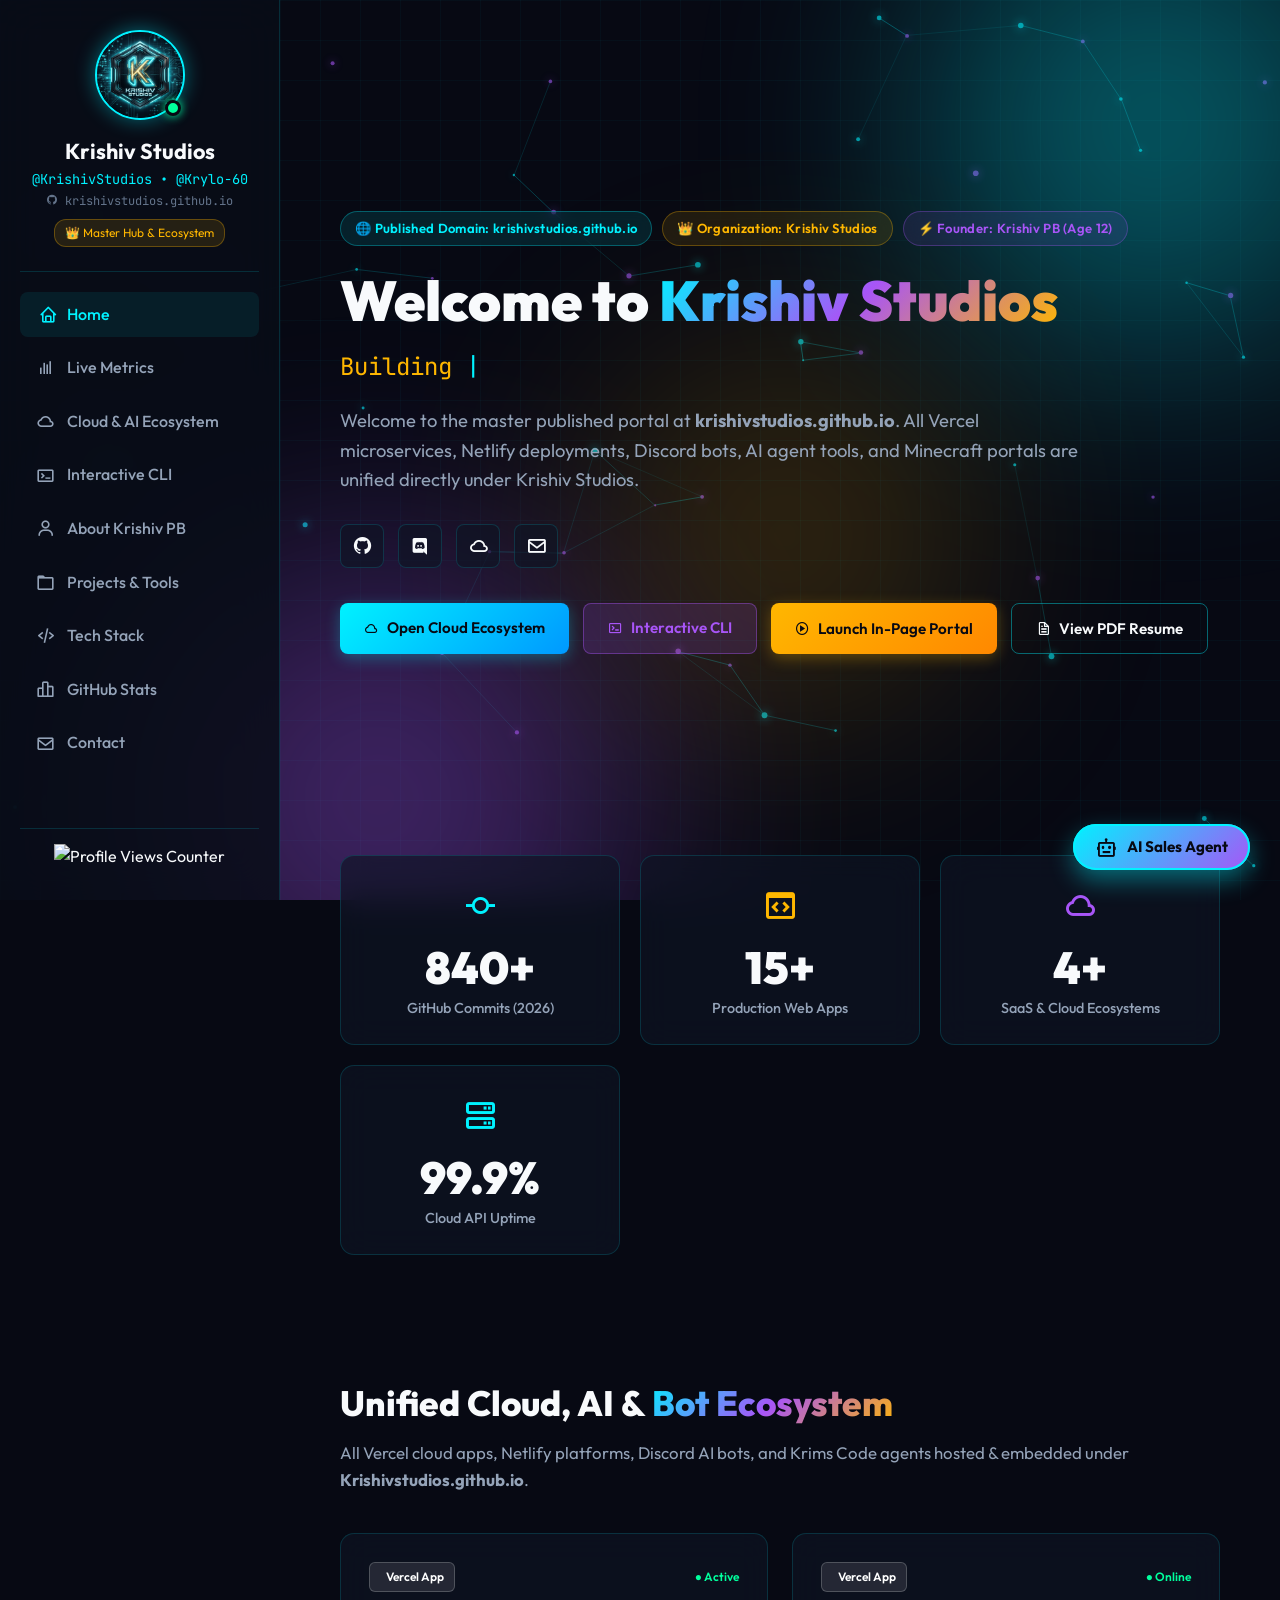
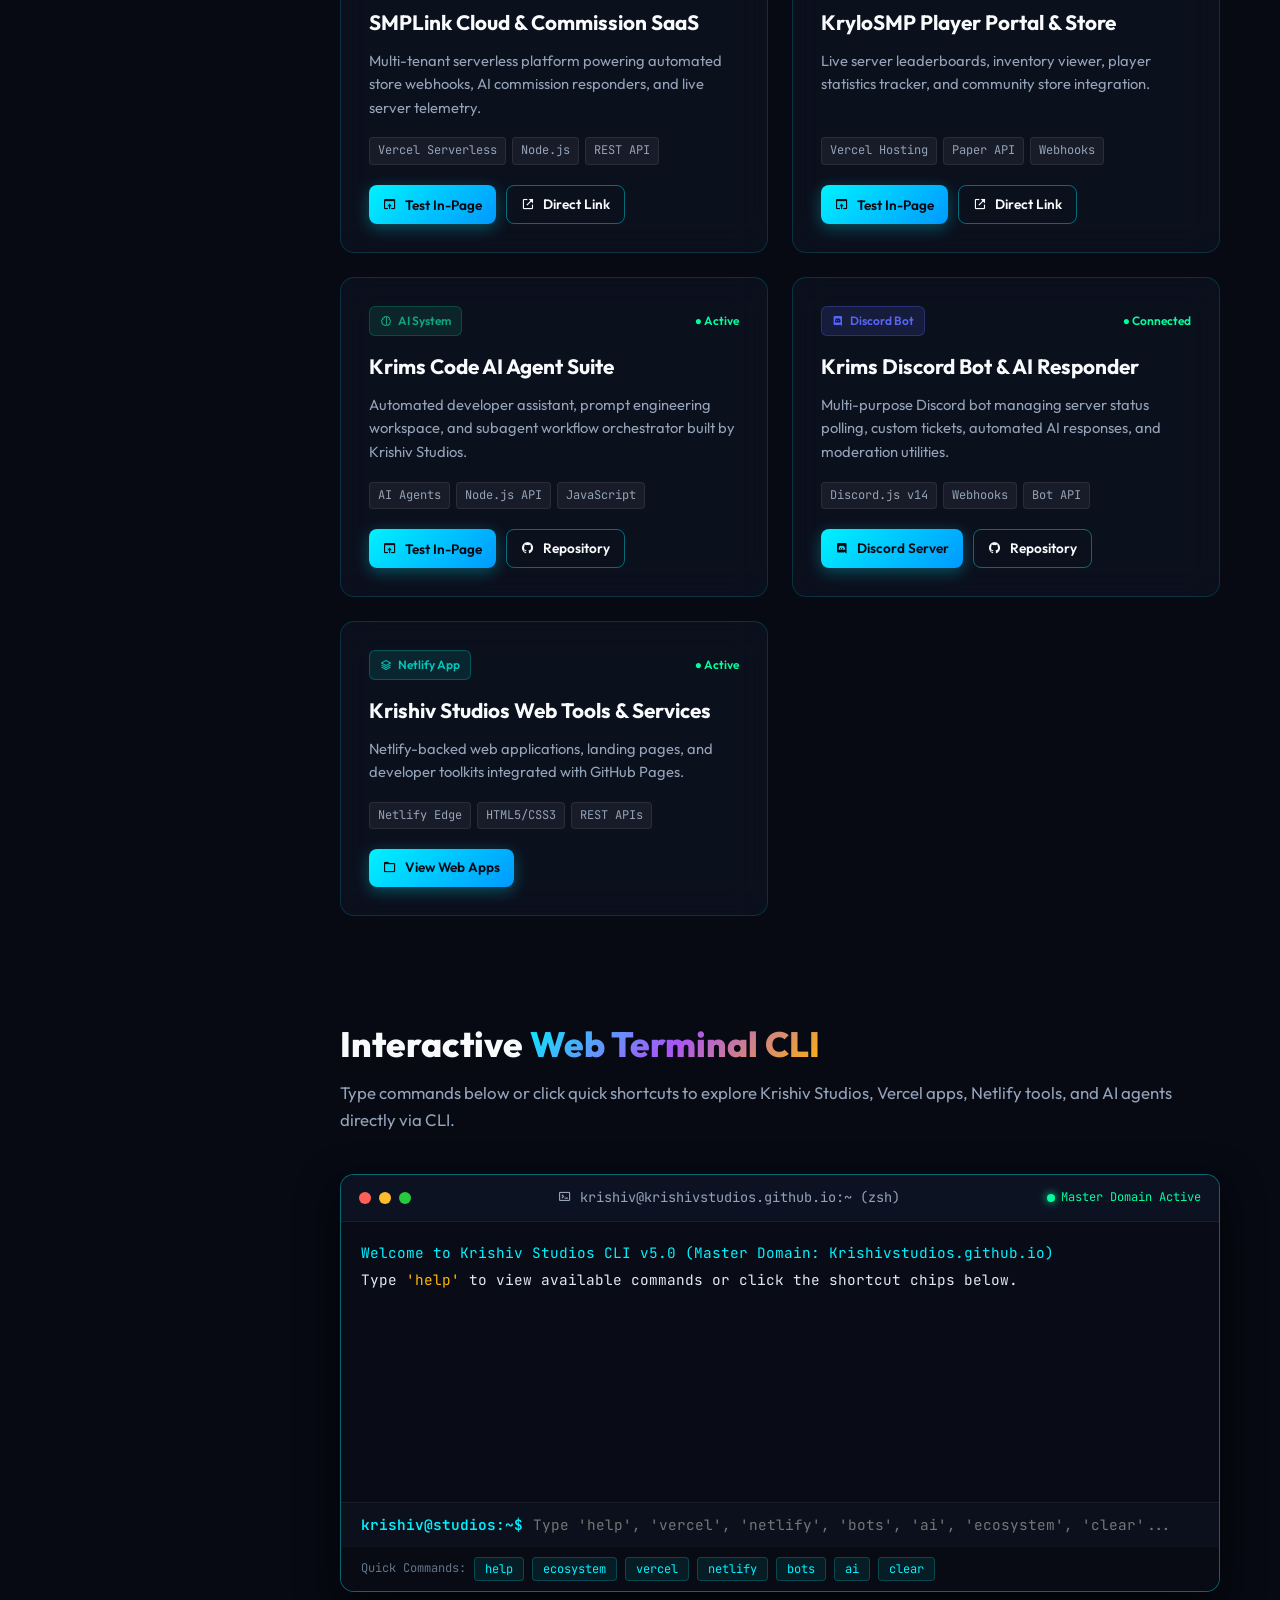
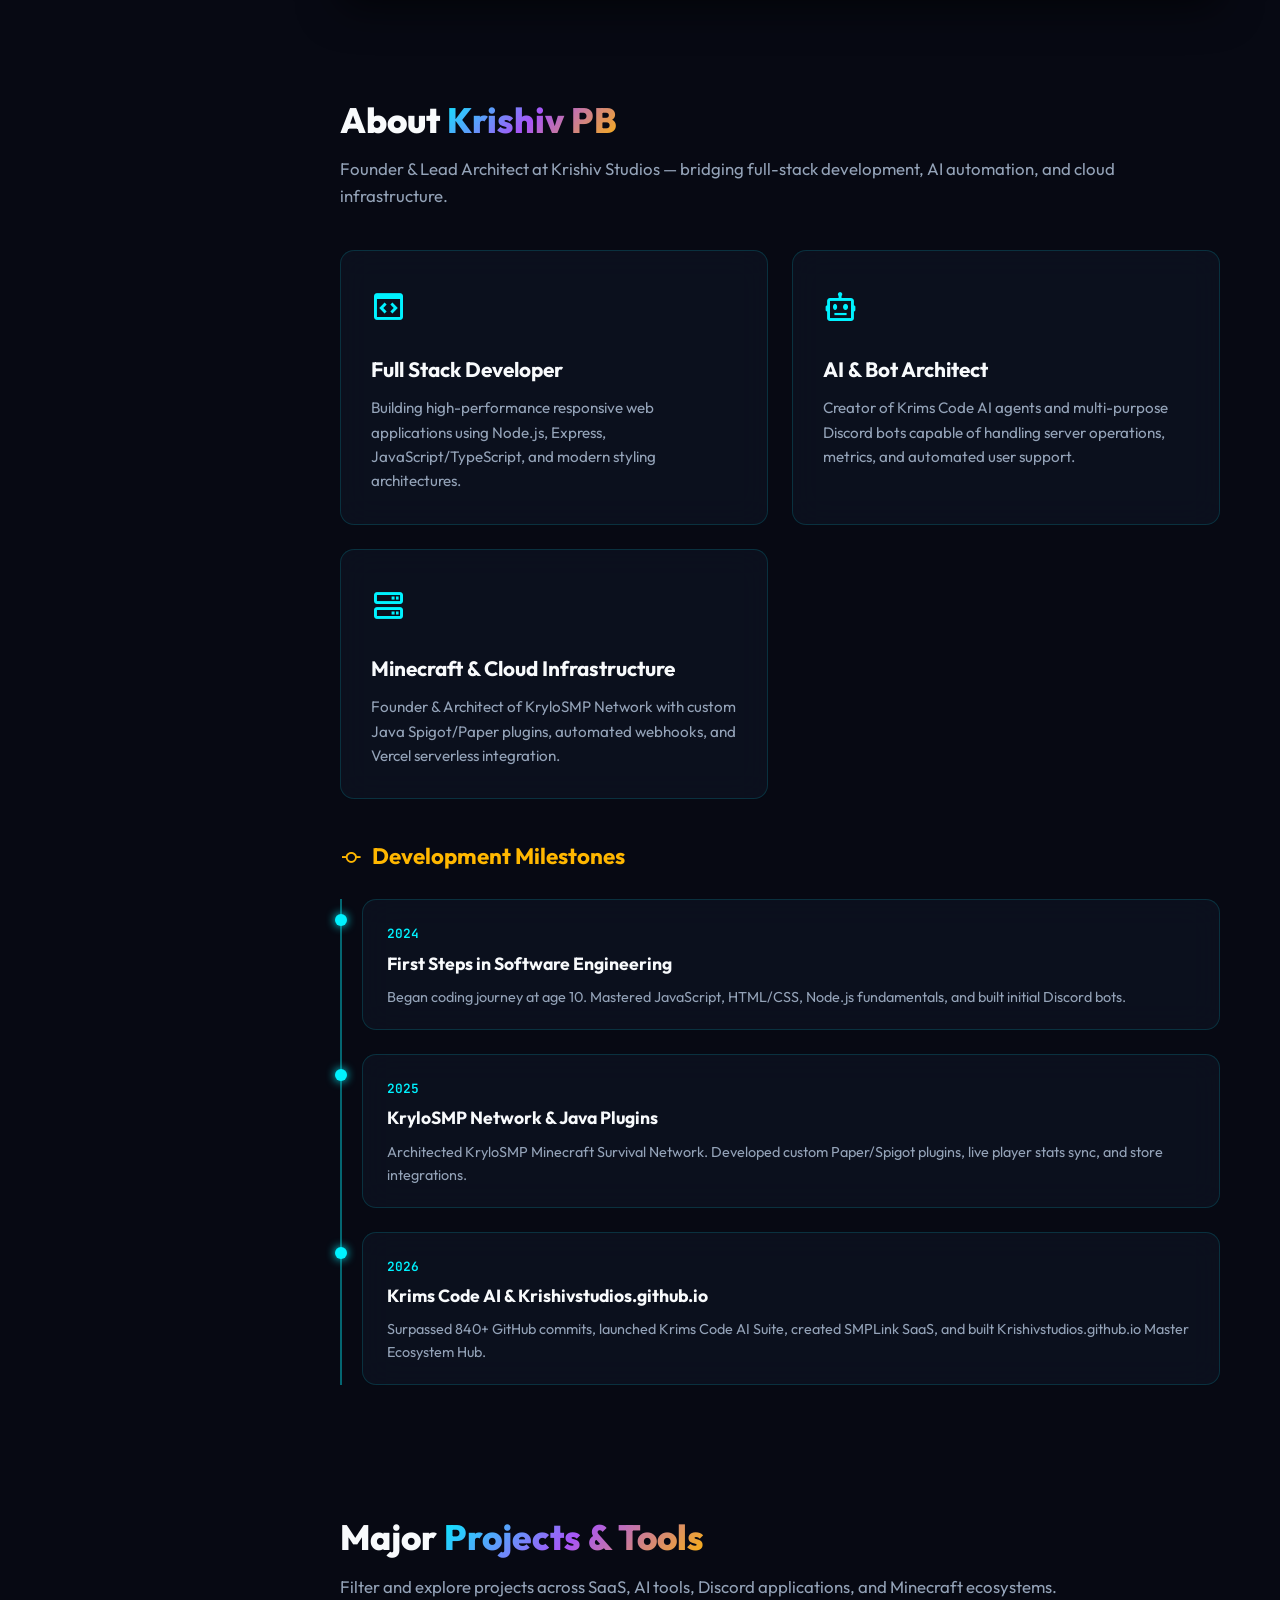
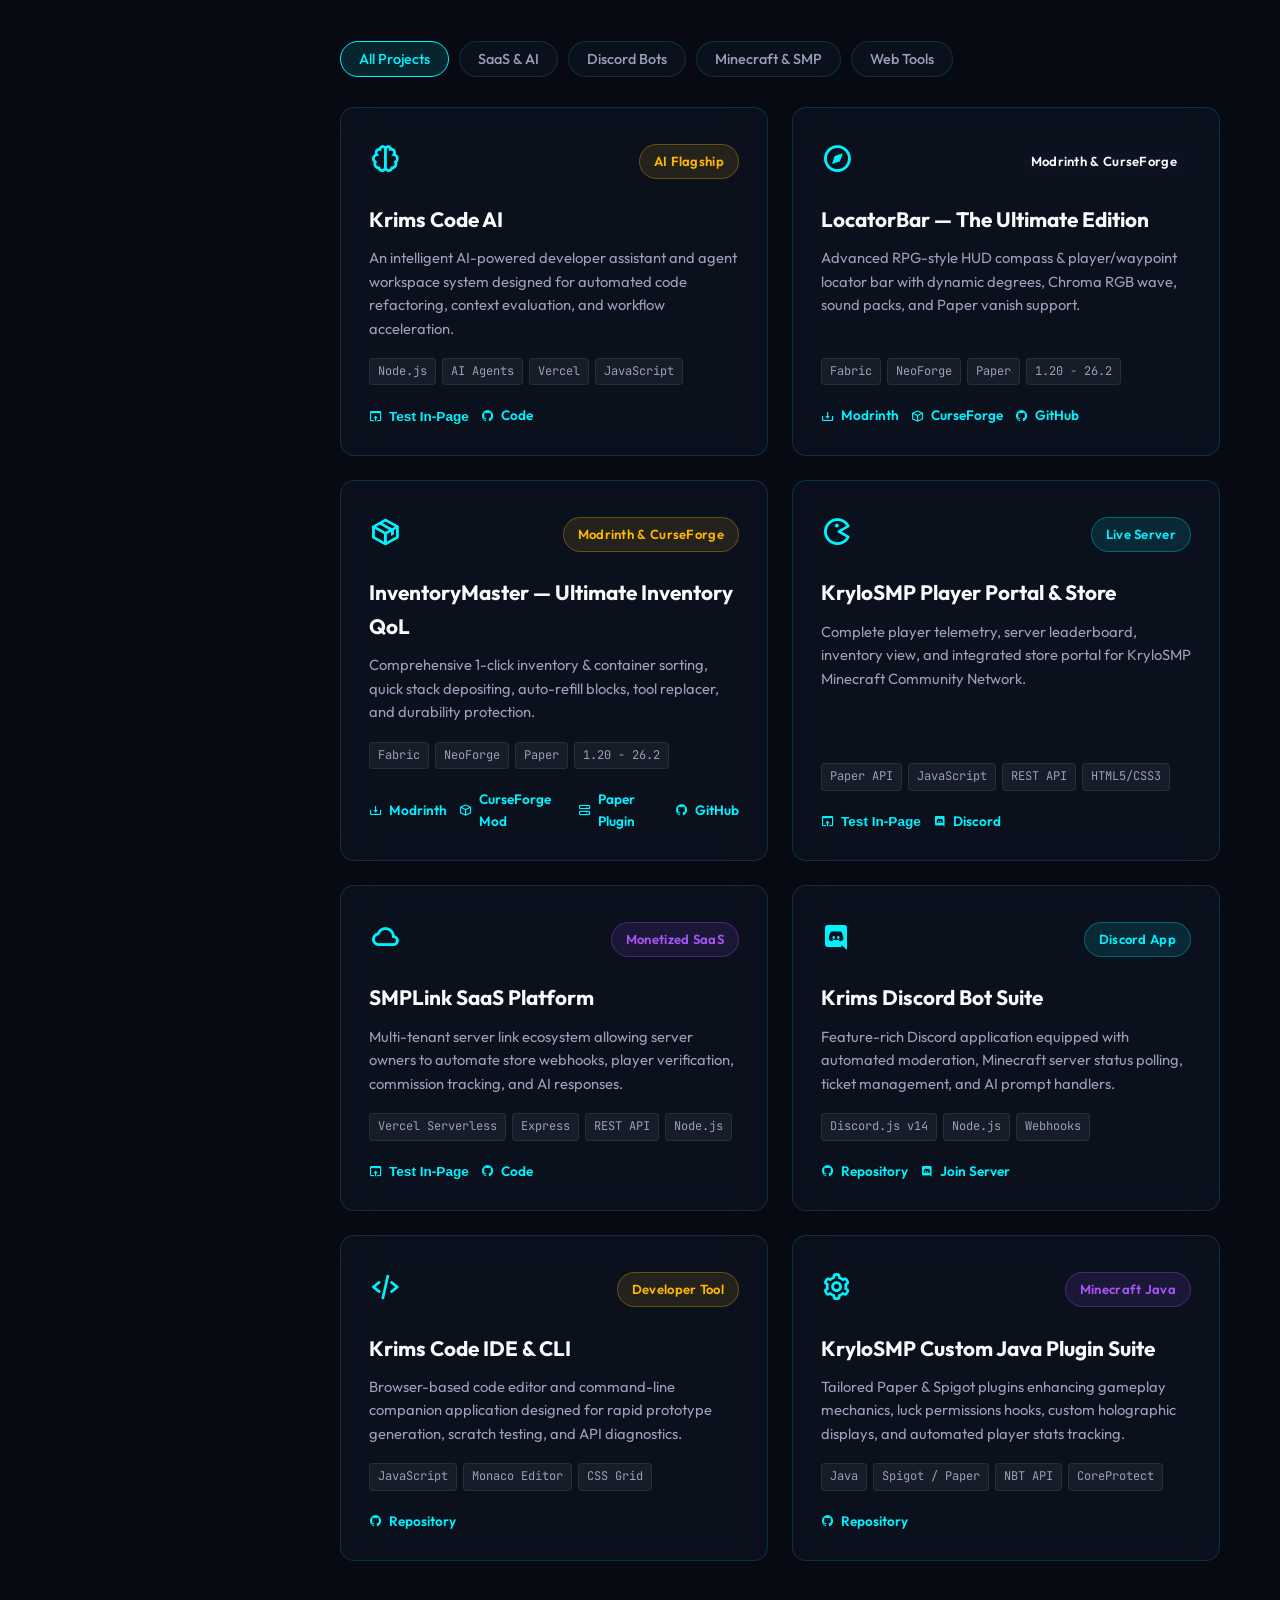
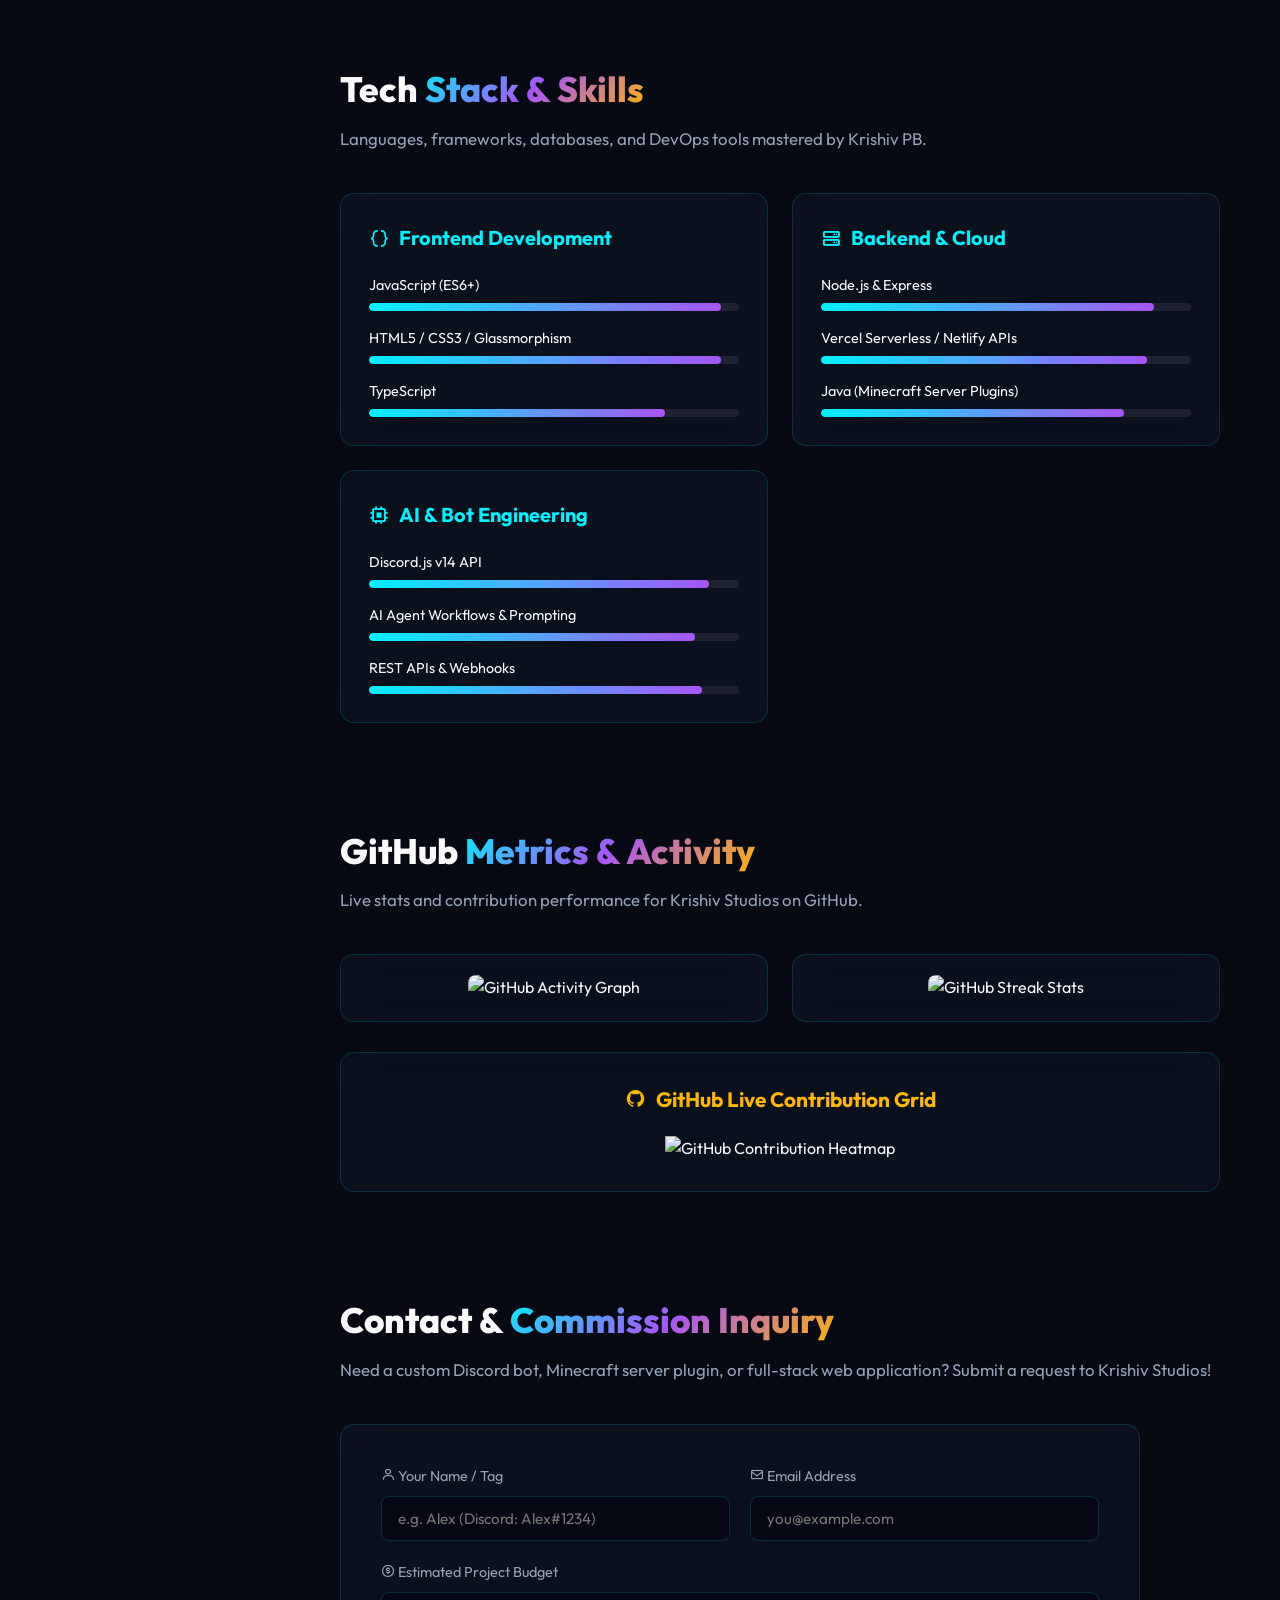
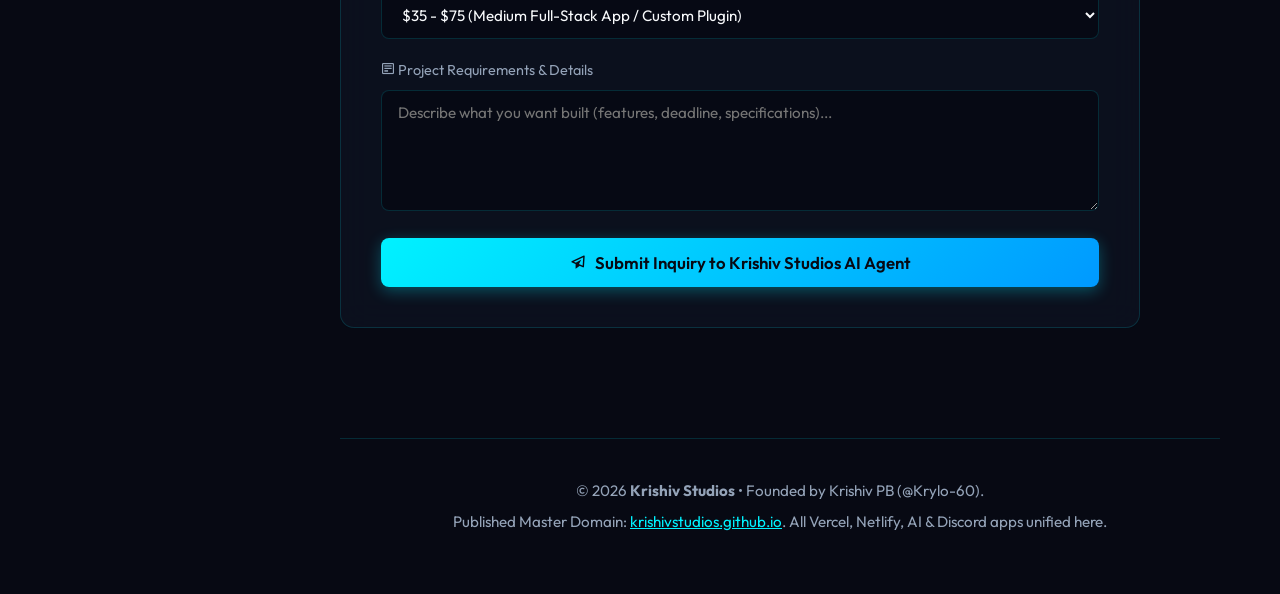
==== commit 5182999a: "Add dedicated CurseForge Paper Plugin links for InventoryMaster" ====
--- a/index.html
+++ b/index.html
@@ -435,12 +435,13 @@
                     <div class="project-tags">
                         <span>Fabric</span>
                         <span>NeoForge</span>
-                        <span>Auto-Refill</span>
-                        <span>1.21 - 26.2</span>
+                        <span>Paper</span>
+                        <span>1.20 - 26.2</span>
                     </div>
                     <div class="project-links">
                         <a href="https://modrinth.com/mod/inventorymaster" target="_blank" rel="noopener" class="btn-project-link"><i class="bx bx-download"></i> Modrinth</a>
-                        <a href="https://www.curseforge.com/projects/1659668" target="_blank" rel="noopener" class="btn-project-link"><i class="bx bx-cube"></i> CurseForge</a>
+                        <a href="https://www.curseforge.com/projects/1659668" target="_blank" rel="noopener" class="btn-project-link"><i class="bx bx-cube"></i> CurseForge Mod</a>
+                        <a href="https://www.curseforge.com/projects/1659694" target="_blank" rel="noopener" class="btn-project-link"><i class="bx bx-server"></i> Paper Plugin</a>
                         <a href="https://github.com/Krylo-60/InventoryMaster" target="_blank" rel="noopener" class="btn-project-link"><i class="bx bxl-github"></i> GitHub</a>
                     </div>
                 </div>
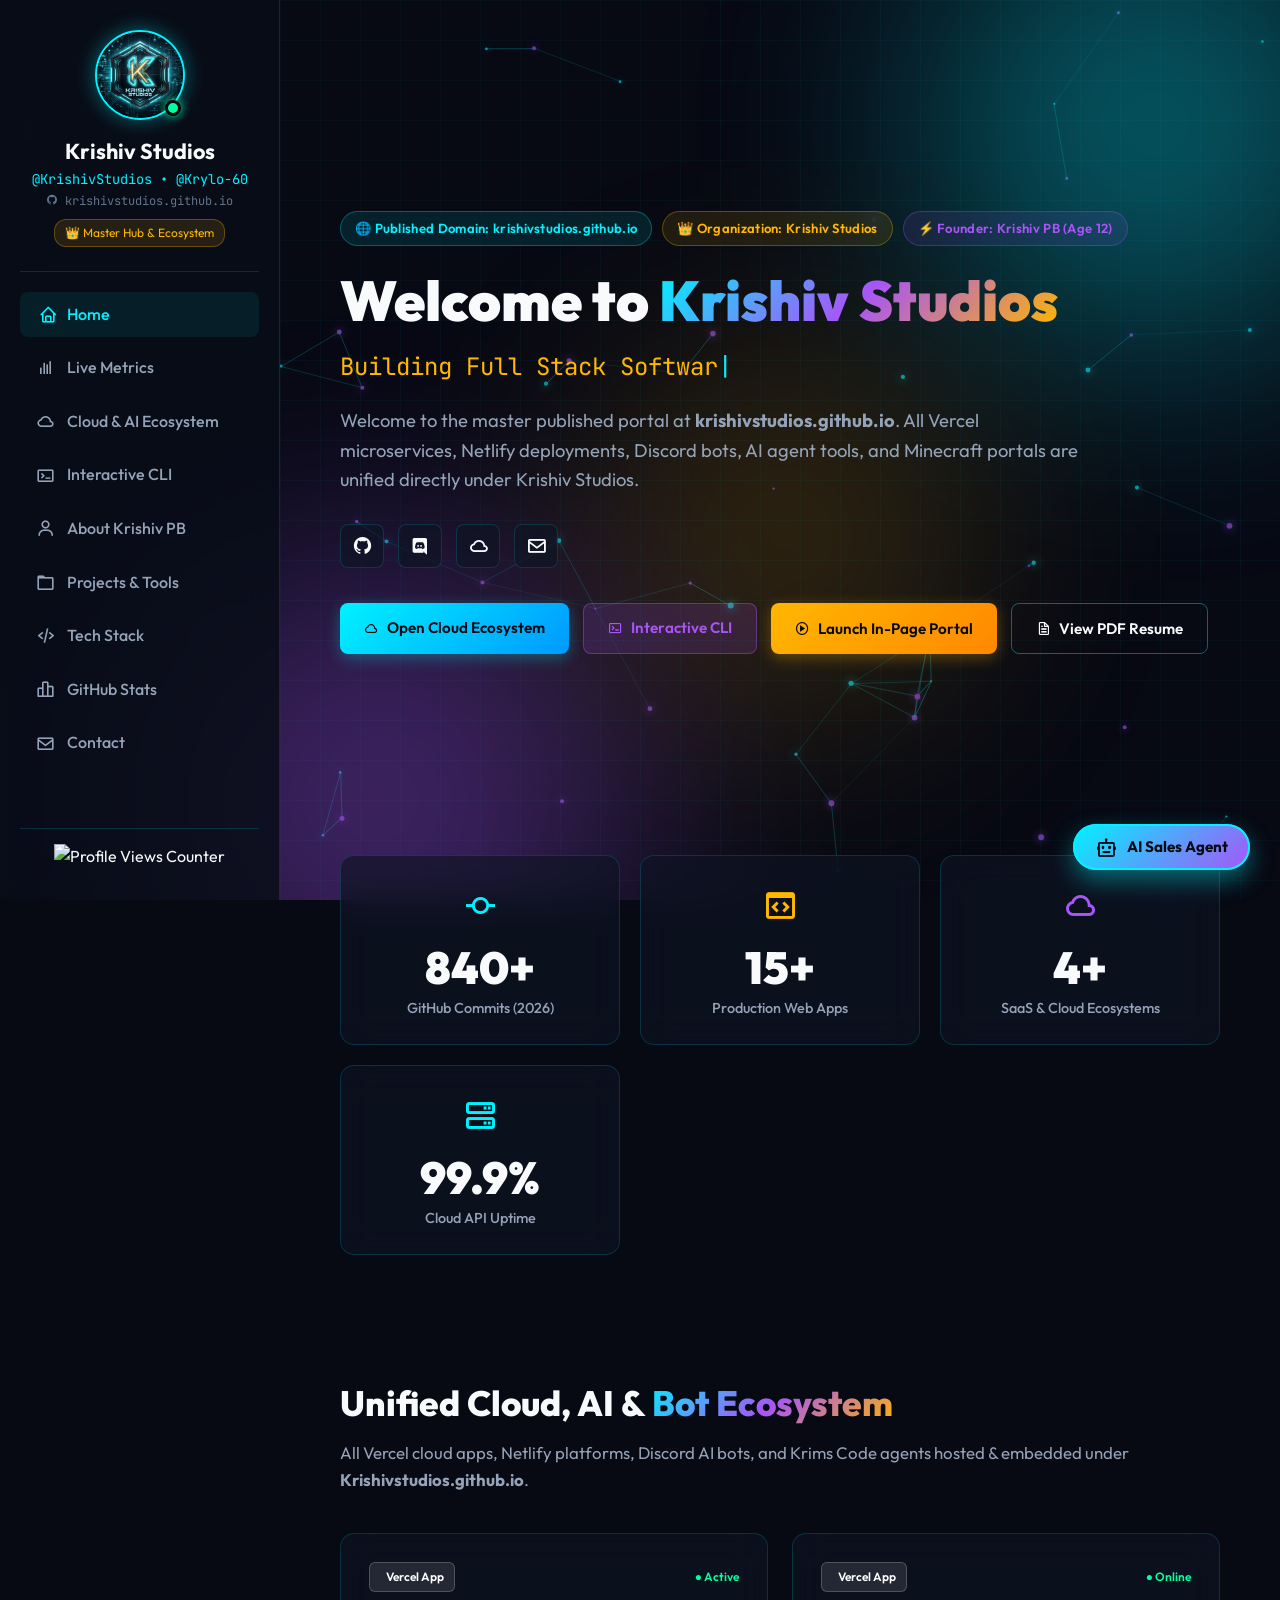
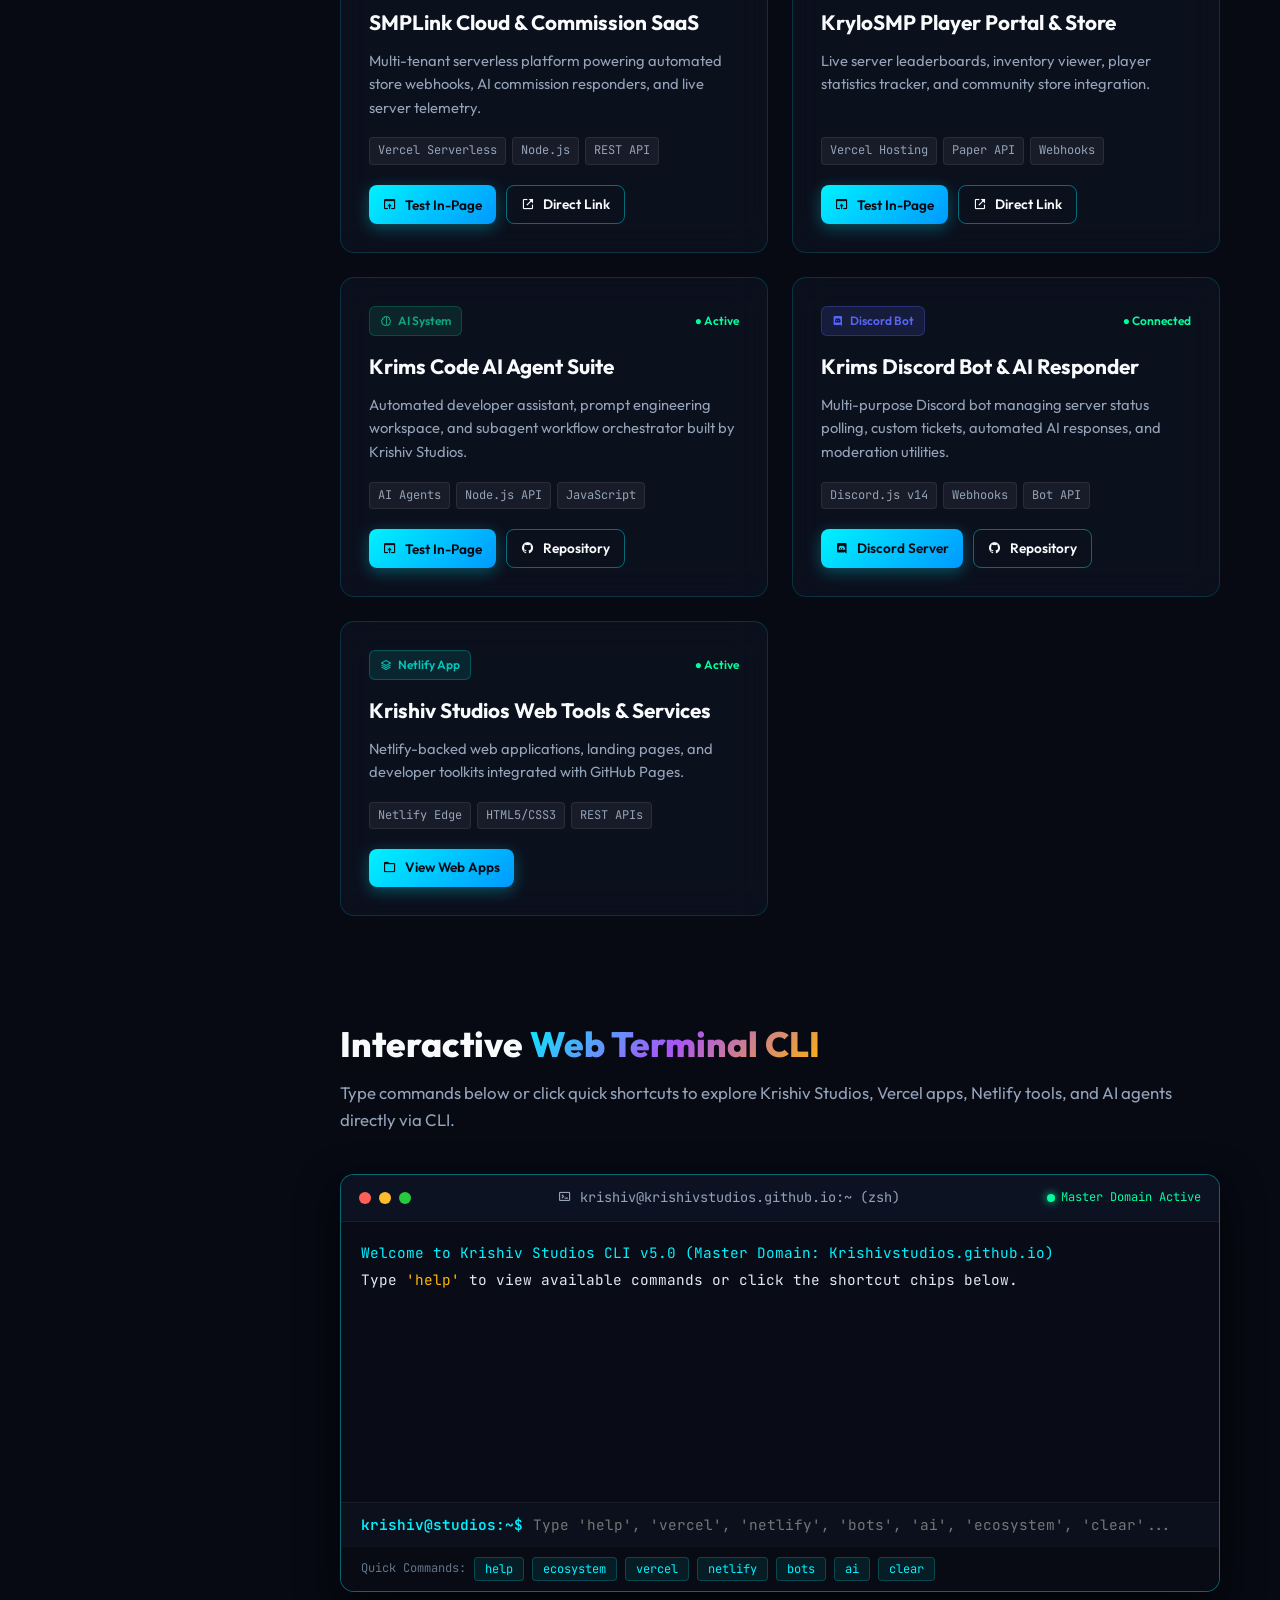
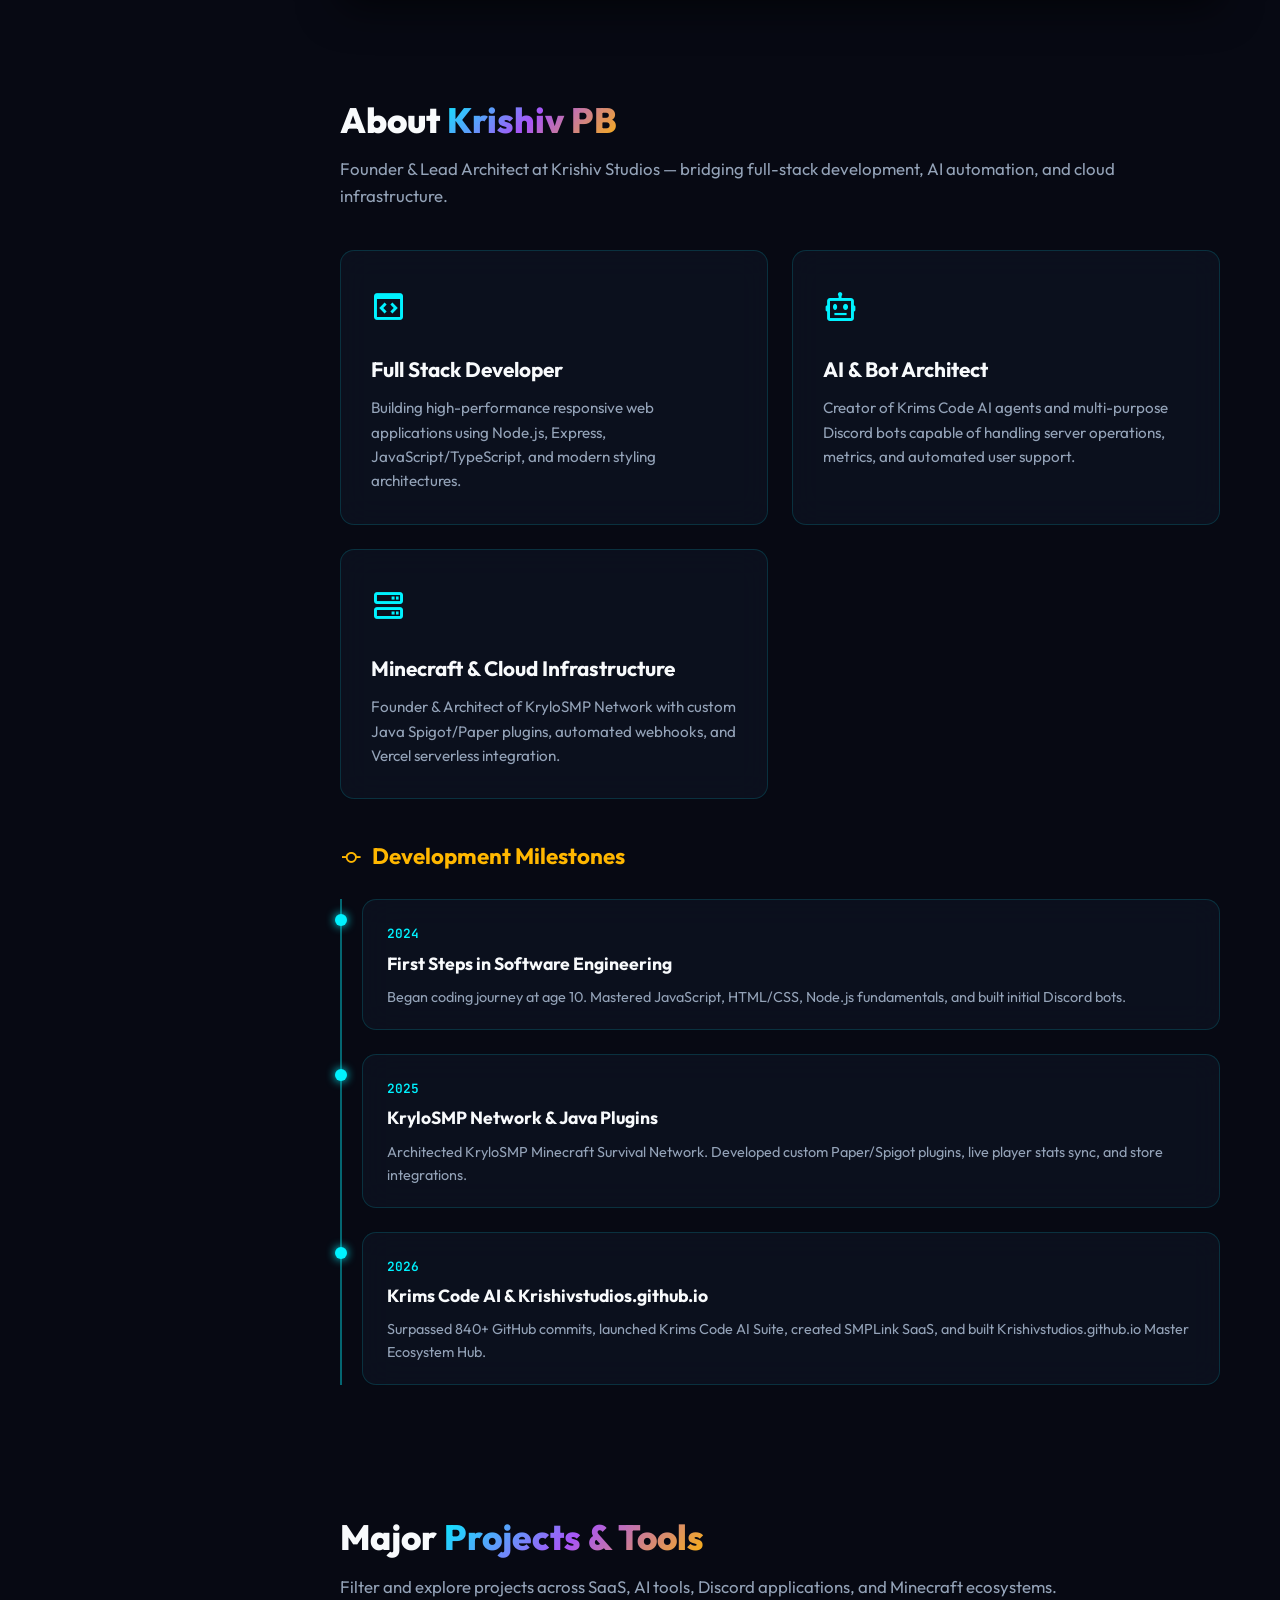
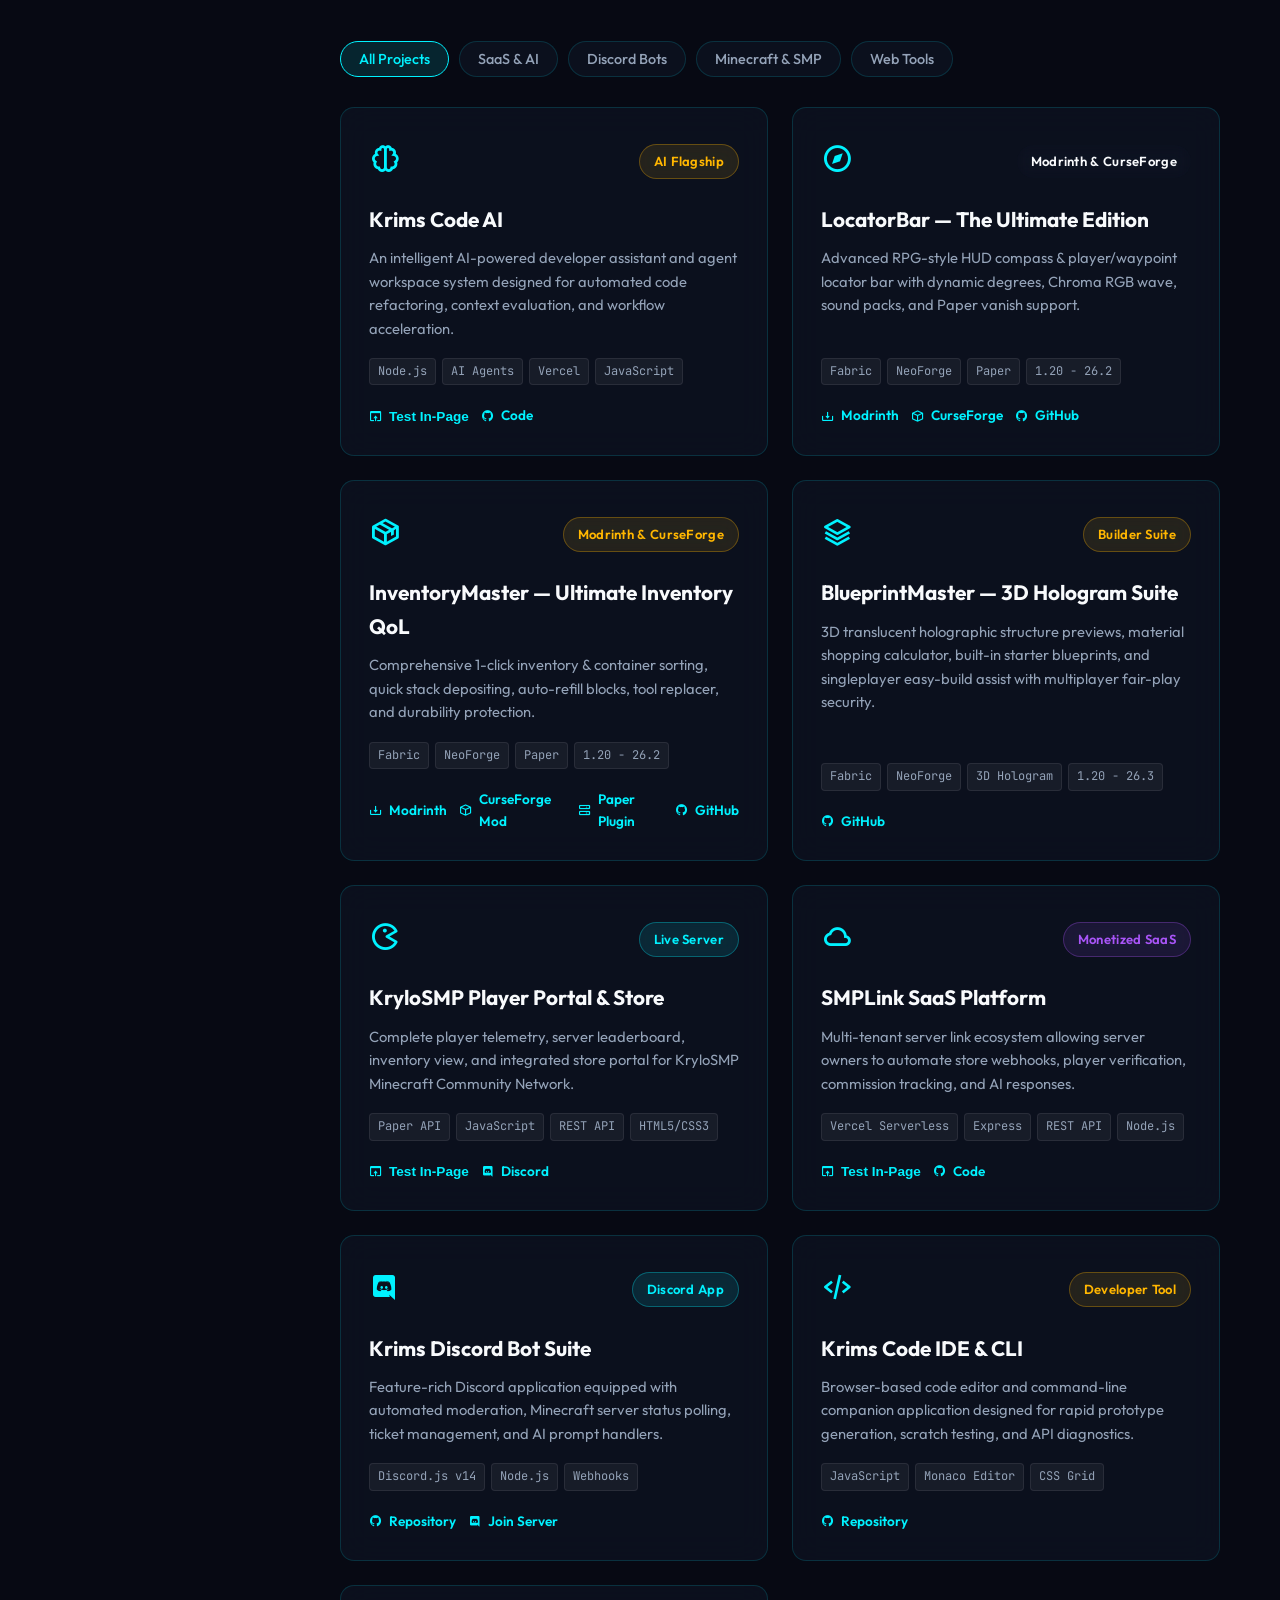
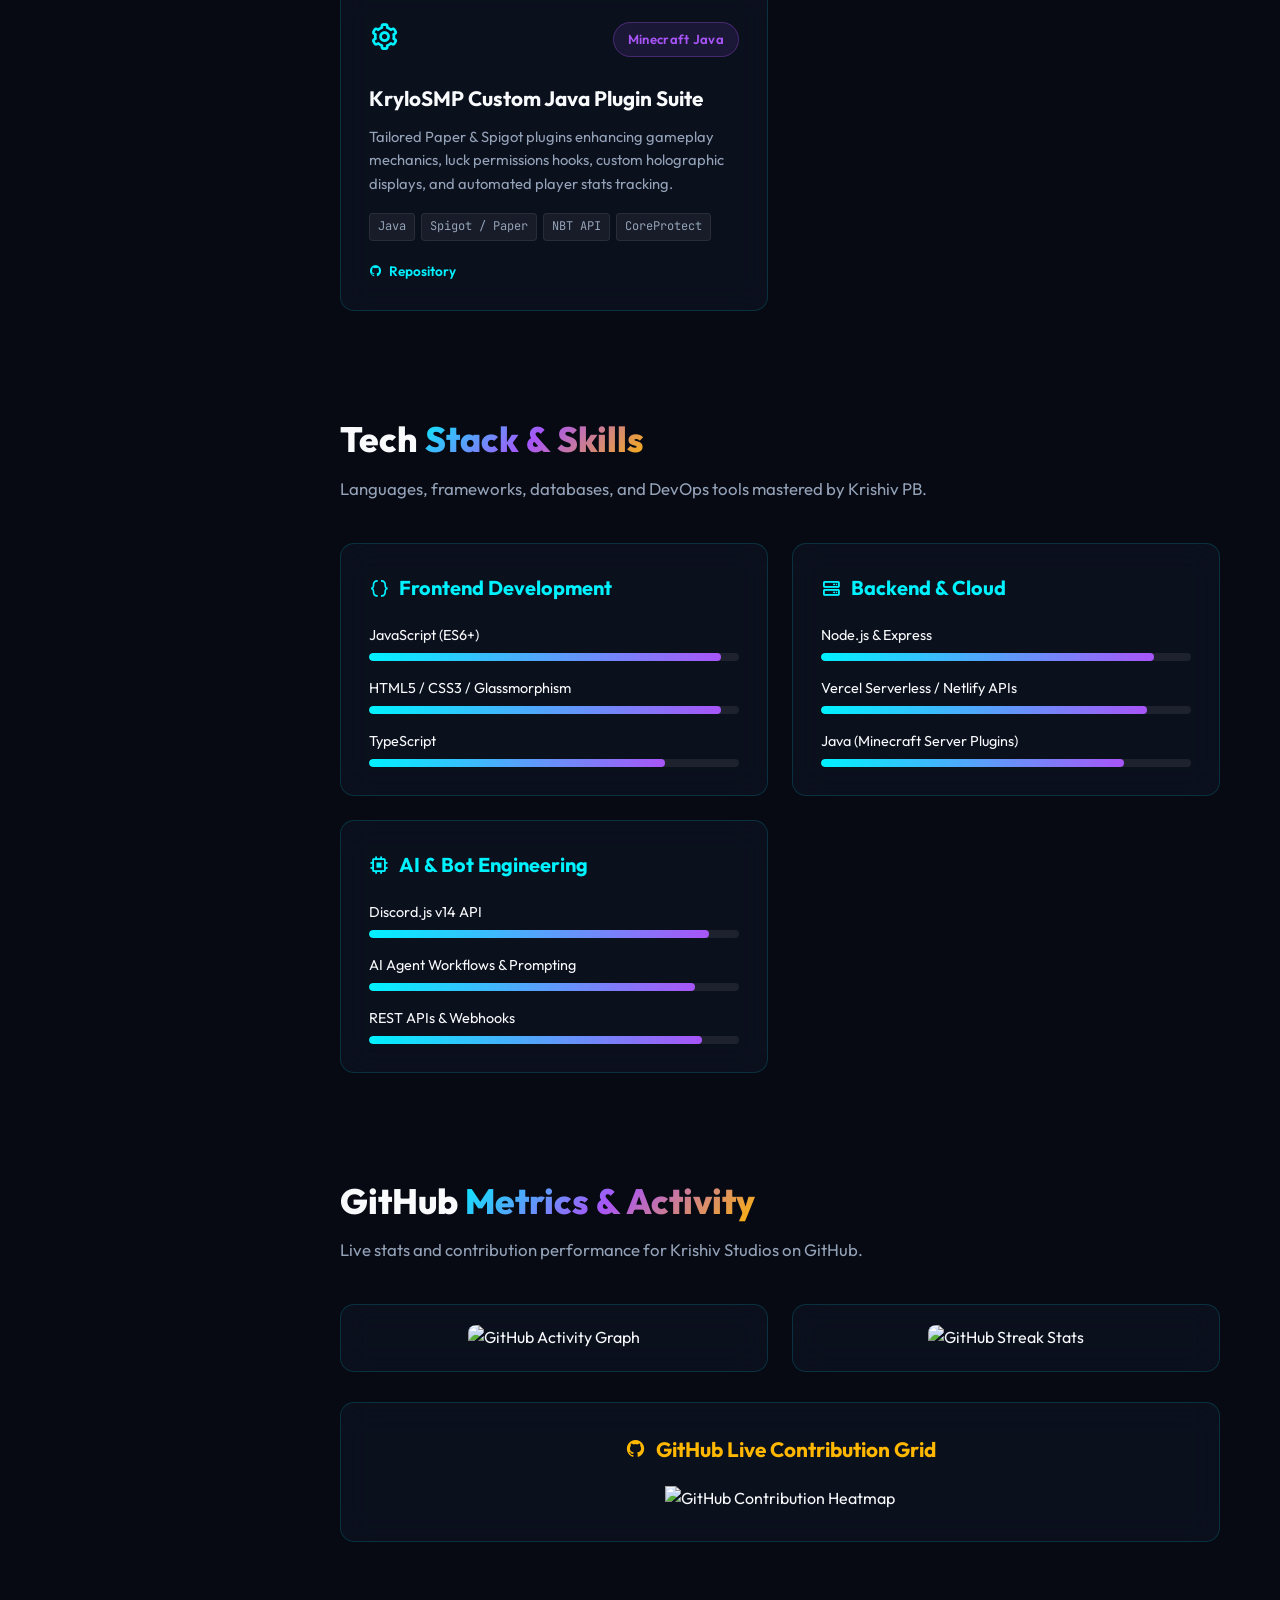
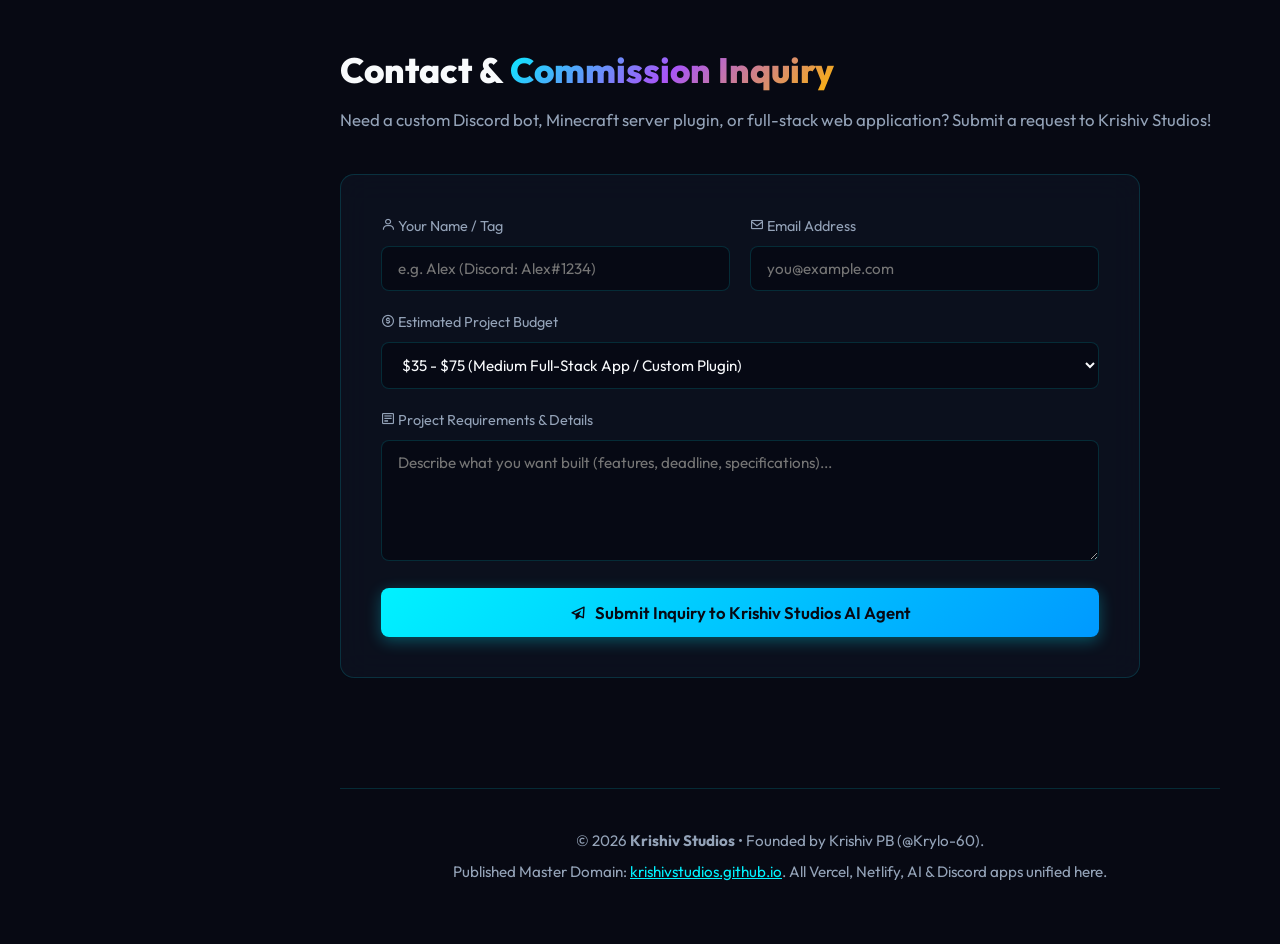
==== commit aa1f4ff6: "Add BlueprintMaster showcase card to master website" ====
--- a/index.html
+++ b/index.html
@@ -446,6 +446,25 @@
                     </div>
                 </div>
 
+                <!-- Project: BlueprintMaster Hologram Suite -->
+                <div class="project-card glass-card" data-category="minecraft">
+                    <div class="project-header">
+                        <div class="project-icon"><i class="bx bx-layer"></i></div>
+                        <span class="project-badge badge-gold">Builder Suite</span>
+                    </div>
+                    <h3>BlueprintMaster — 3D Hologram Suite</h3>
+                    <p>3D translucent holographic structure previews, material shopping calculator, built-in starter blueprints, and singleplayer easy-build assist with multiplayer fair-play security.</p>
+                    <div class="project-tags">
+                        <span>Fabric</span>
+                        <span>NeoForge</span>
+                        <span>3D Hologram</span>
+                        <span>1.20 - 26.3</span>
+                    </div>
+                    <div class="project-links">
+                        <a href="https://github.com/Krylo-60/BlueprintMaster" target="_blank" rel="noopener" class="btn-project-link"><i class="bx bxl-github"></i> GitHub</a>
+                    </div>
+                </div>
+
                 <!-- Project 2: KryloSMP Player Portal -->
                 <div class="project-card glass-card" data-category="minecraft">
                     <div class="project-header">
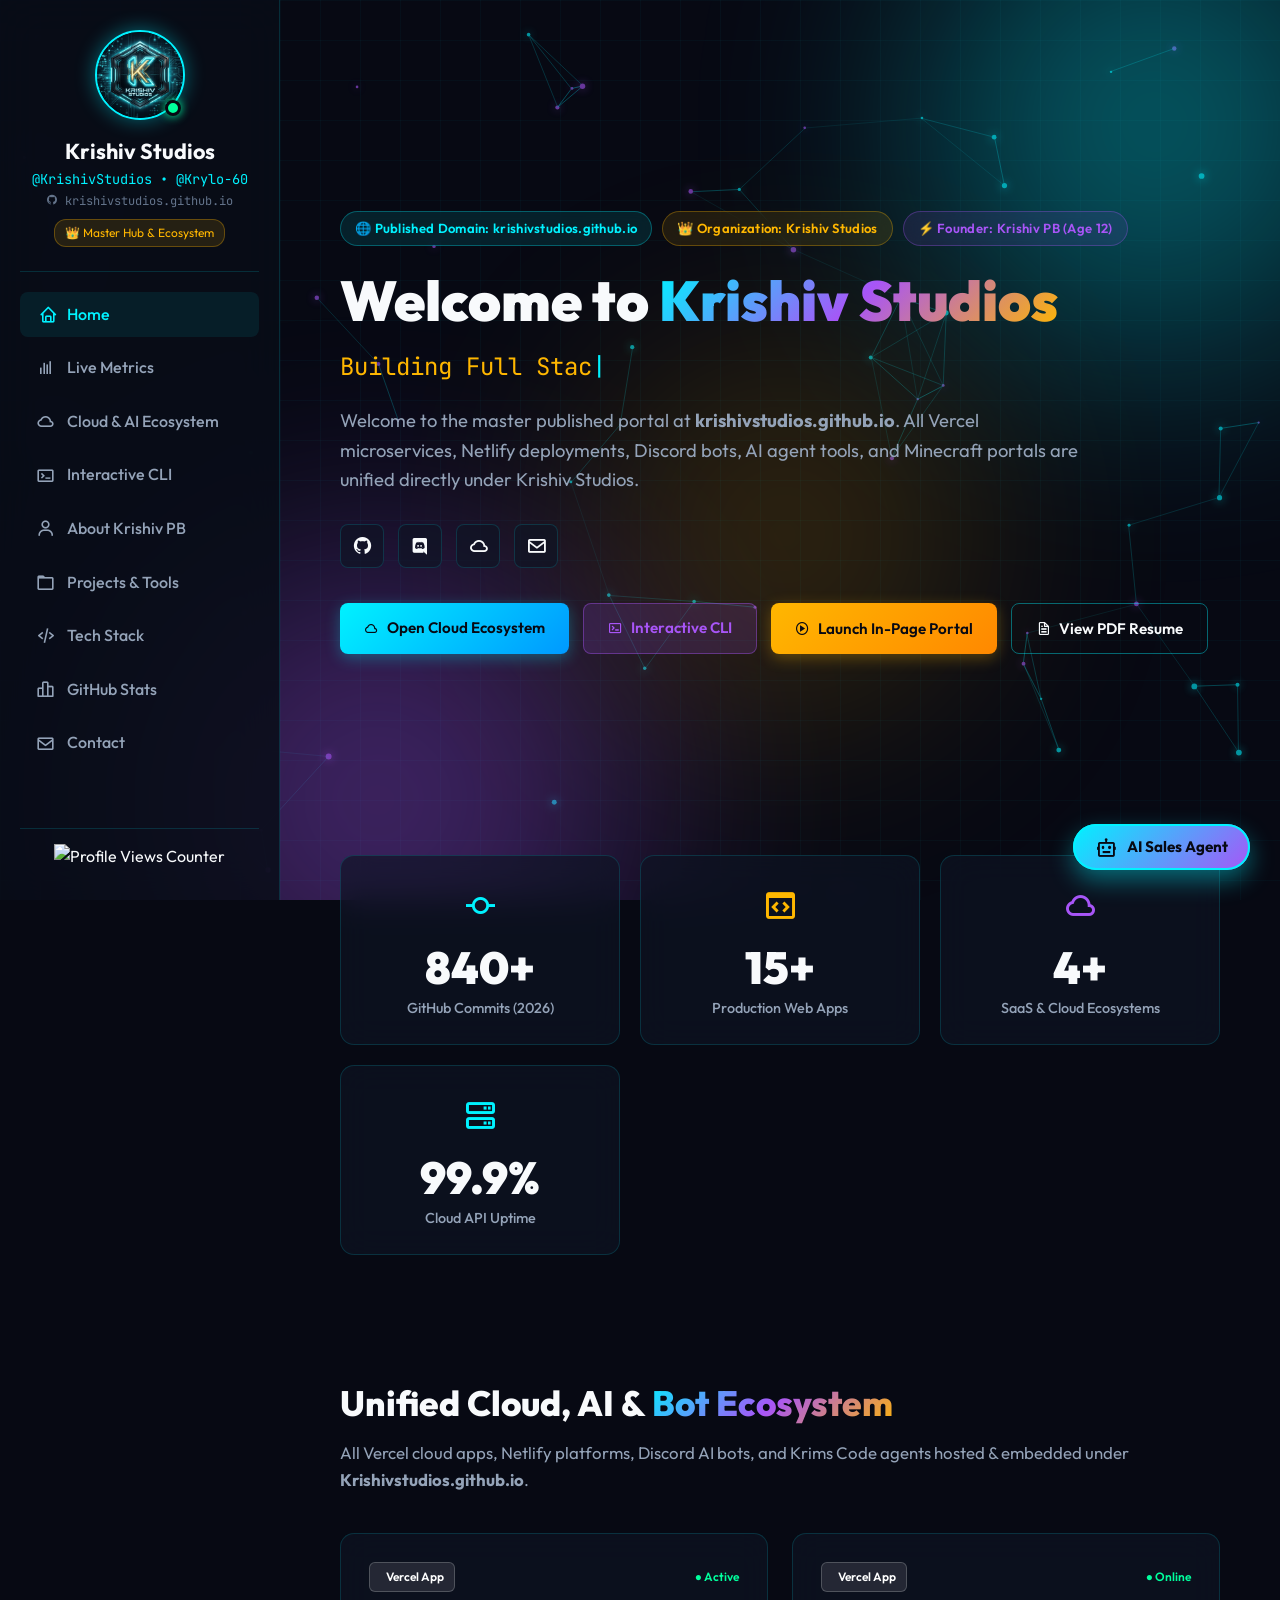
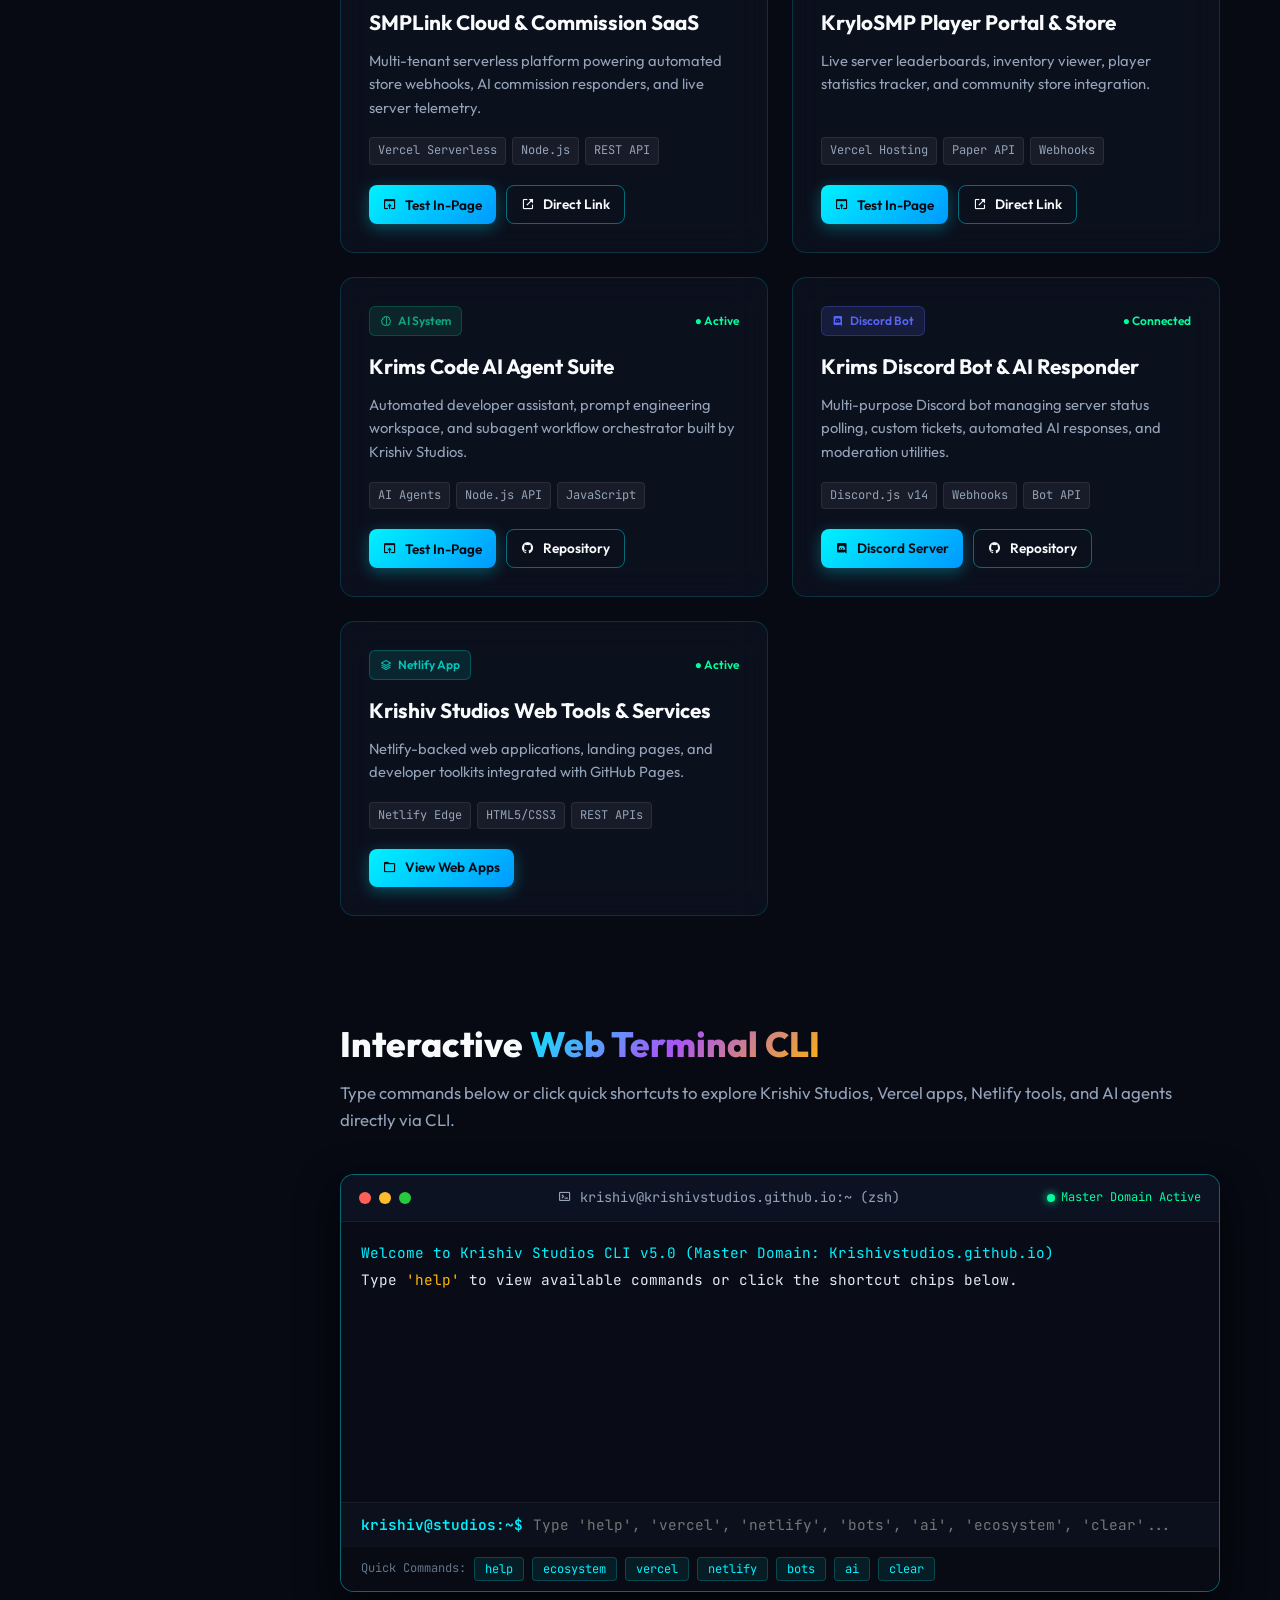
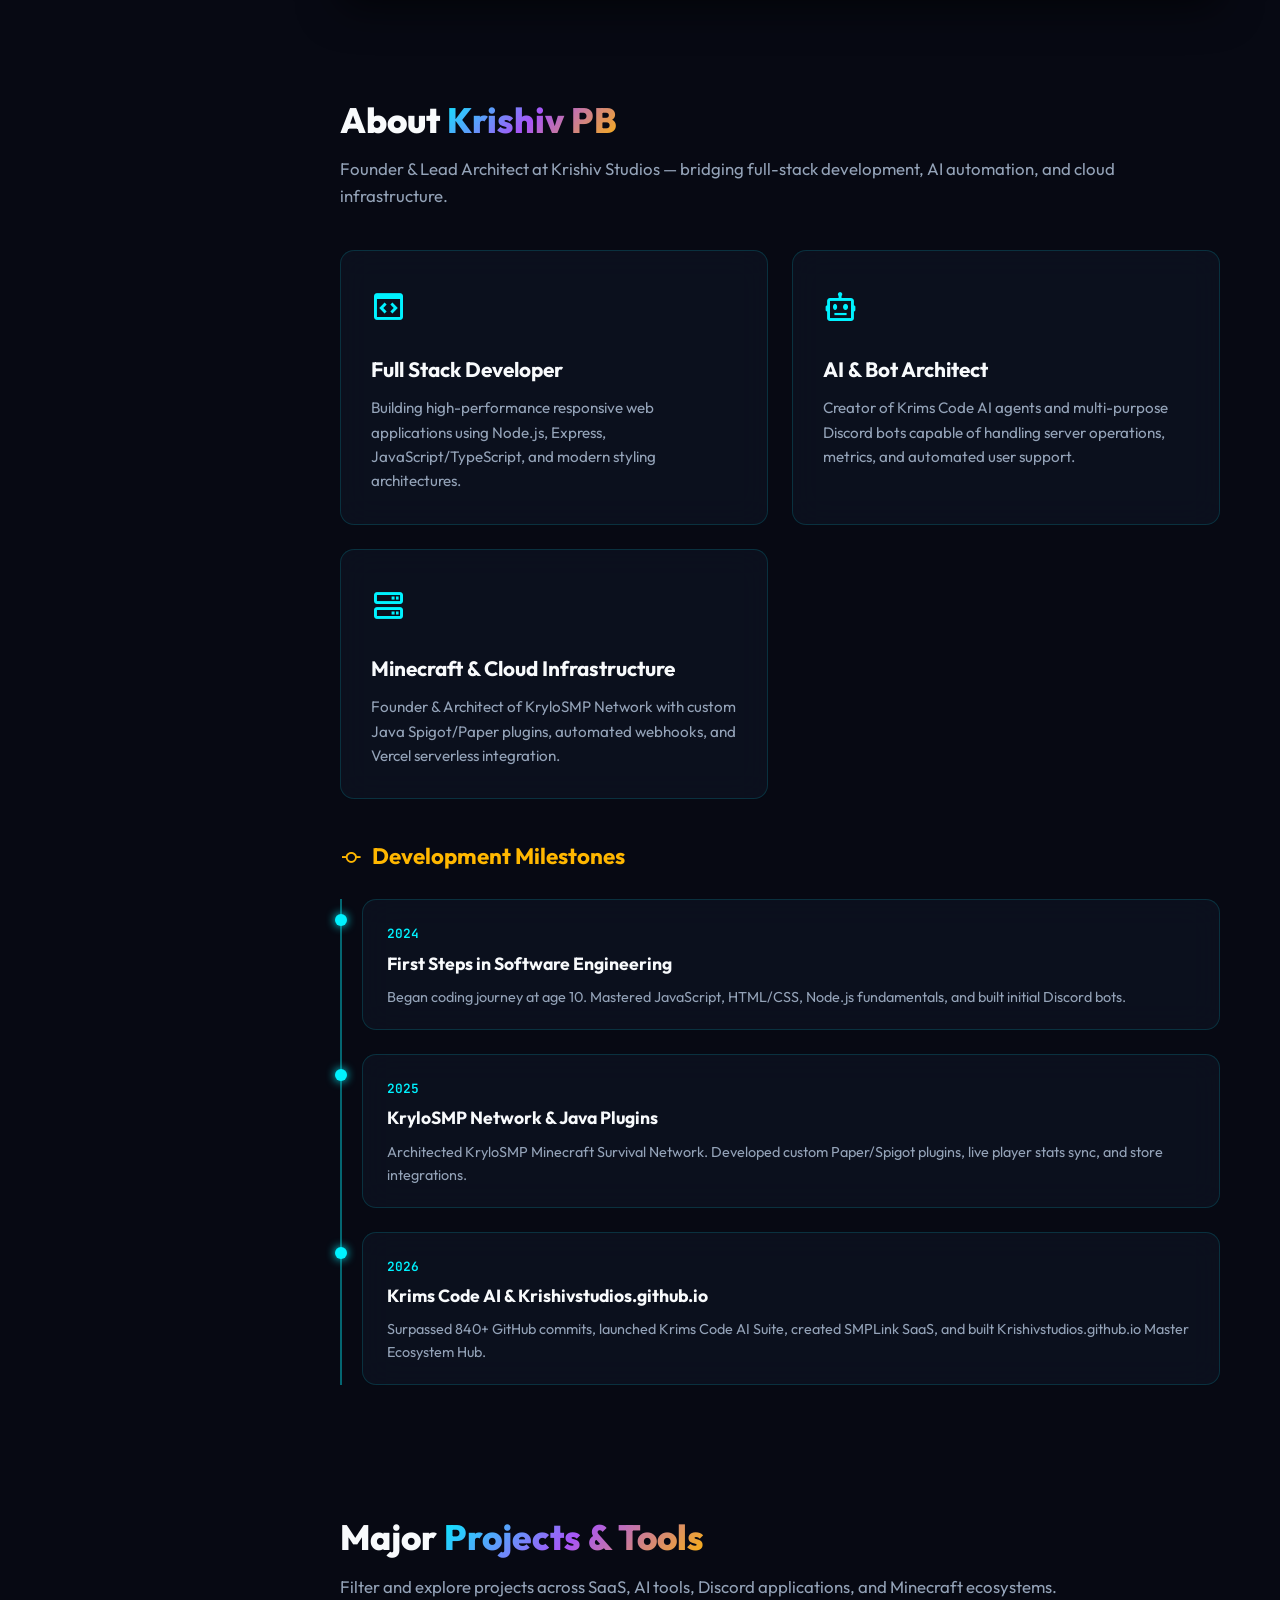
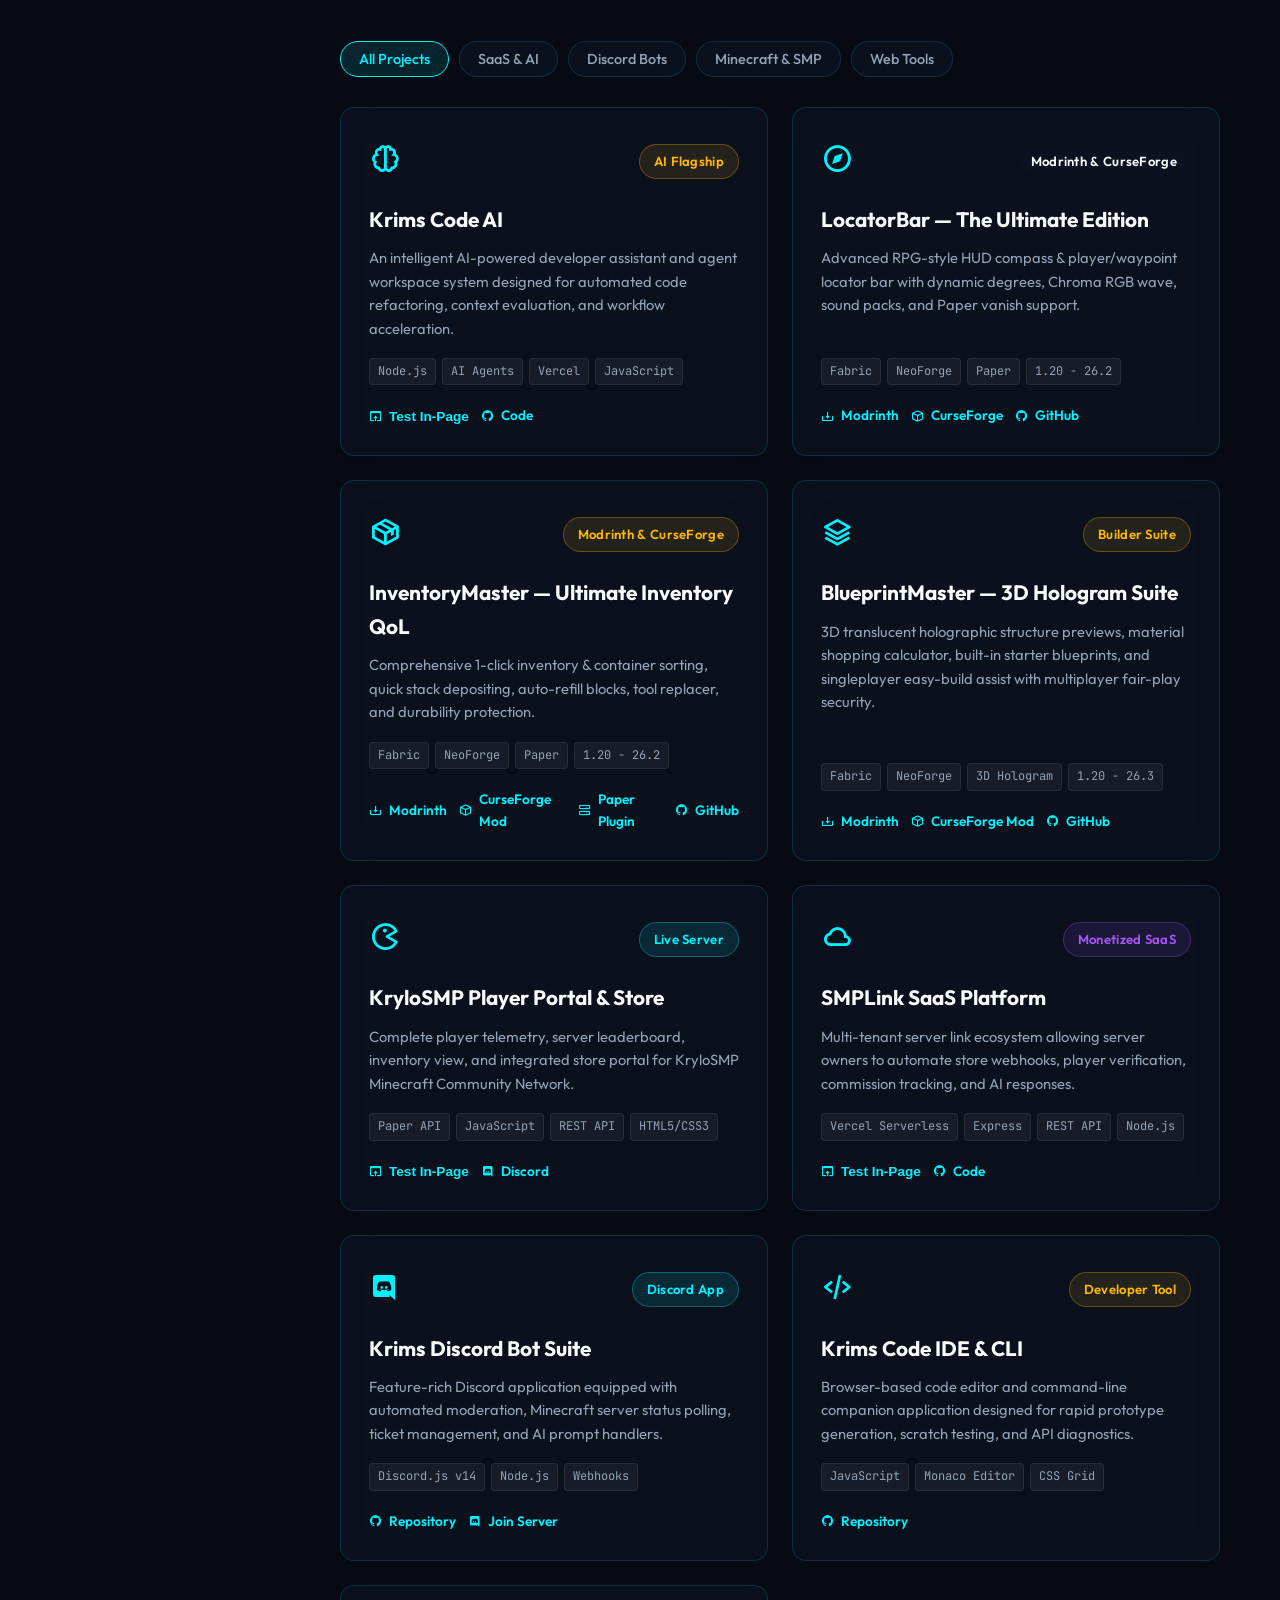
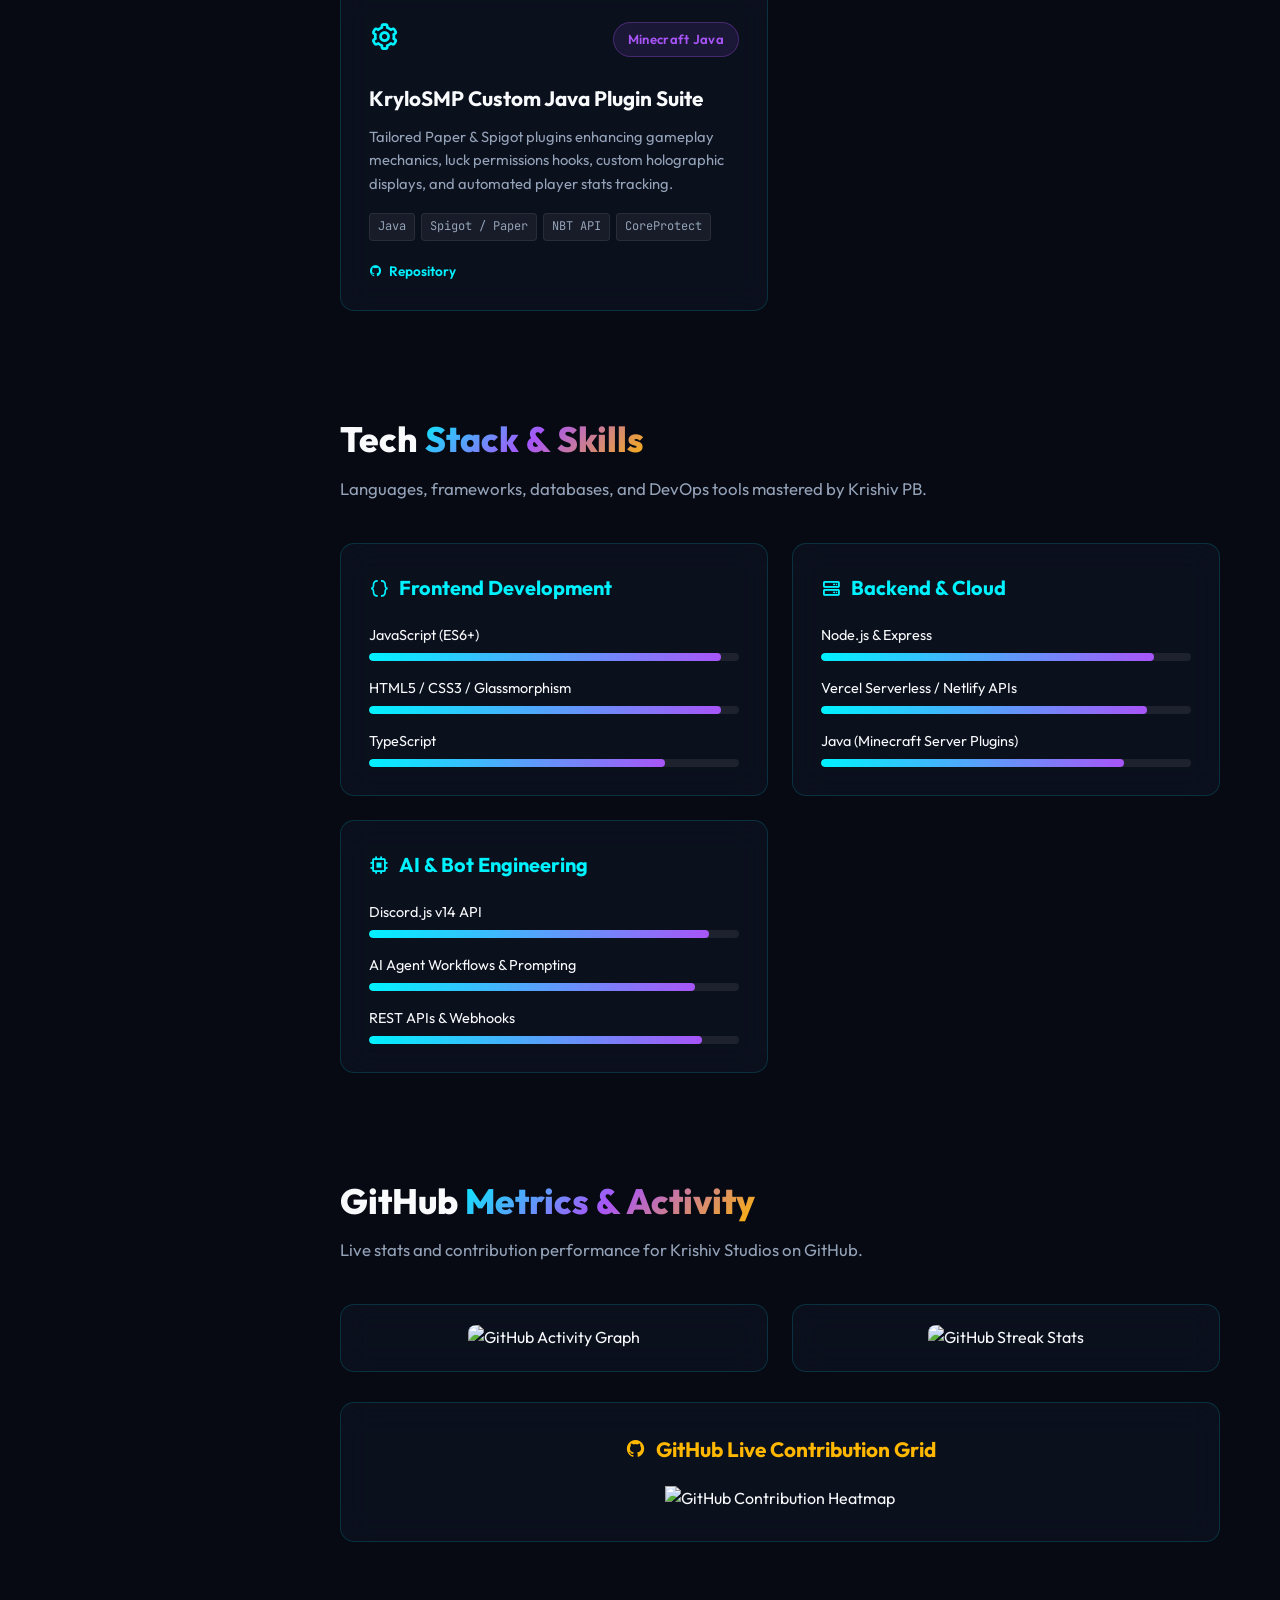
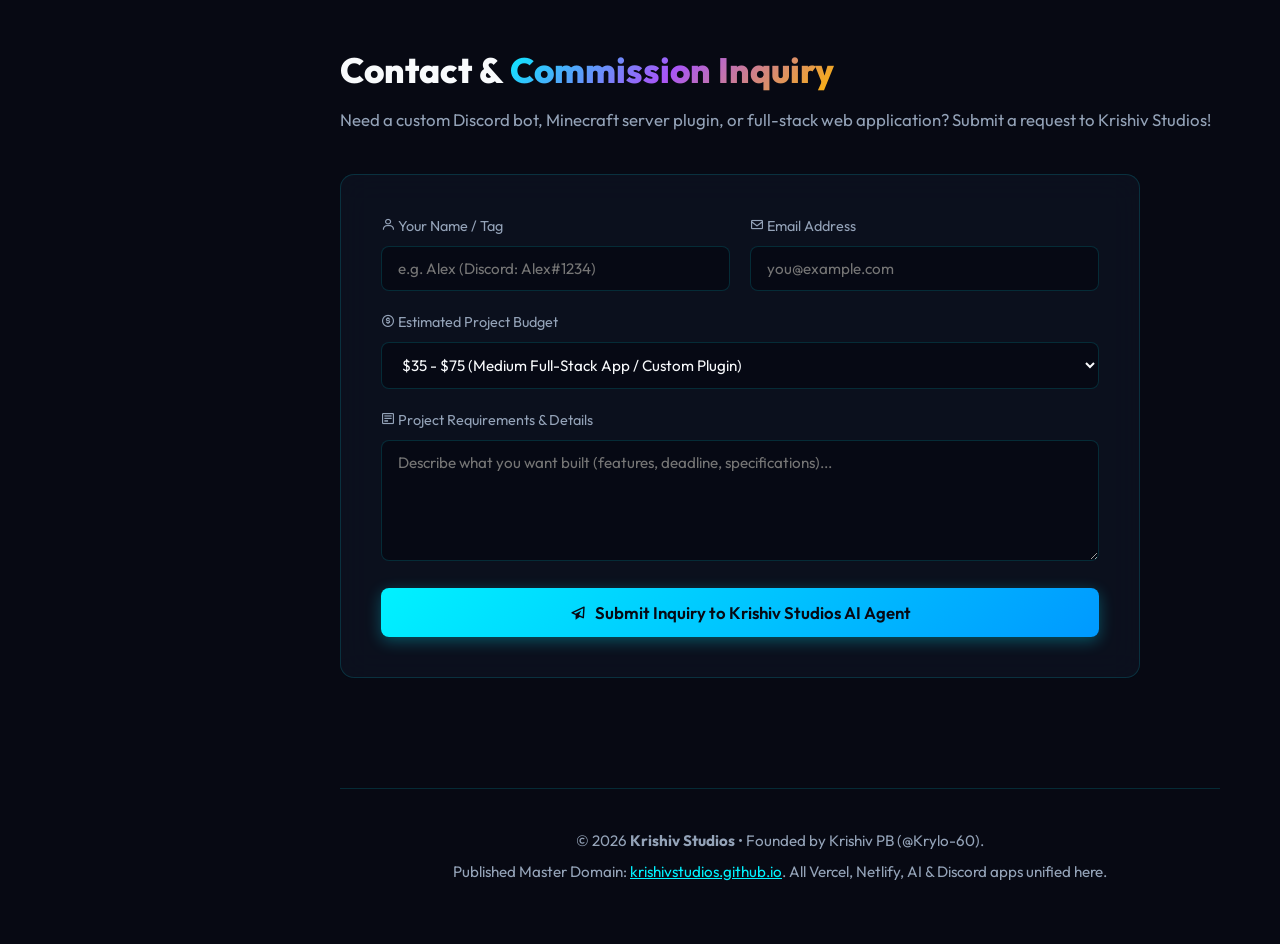
==== commit b95d4a04: "Update master website with direct CurseForge link for BlueprintMaster (#1660246)" ====
--- a/index.html
+++ b/index.html
@@ -461,6 +461,8 @@
                         <span>1.20 - 26.3</span>
                     </div>
                     <div class="project-links">
+                        <a href="https://modrinth.com/mod/blueprintmaster" target="_blank" rel="noopener" class="btn-project-link"><i class="bx bx-download"></i> Modrinth</a>
+                        <a href="https://www.curseforge.com/projects/1660246" target="_blank" rel="noopener" class="btn-project-link"><i class="bx bx-cube"></i> CurseForge Mod</a>
                         <a href="https://github.com/Krylo-60/BlueprintMaster" target="_blank" rel="noopener" class="btn-project-link"><i class="bx bxl-github"></i> GitHub</a>
                     </div>
                 </div>
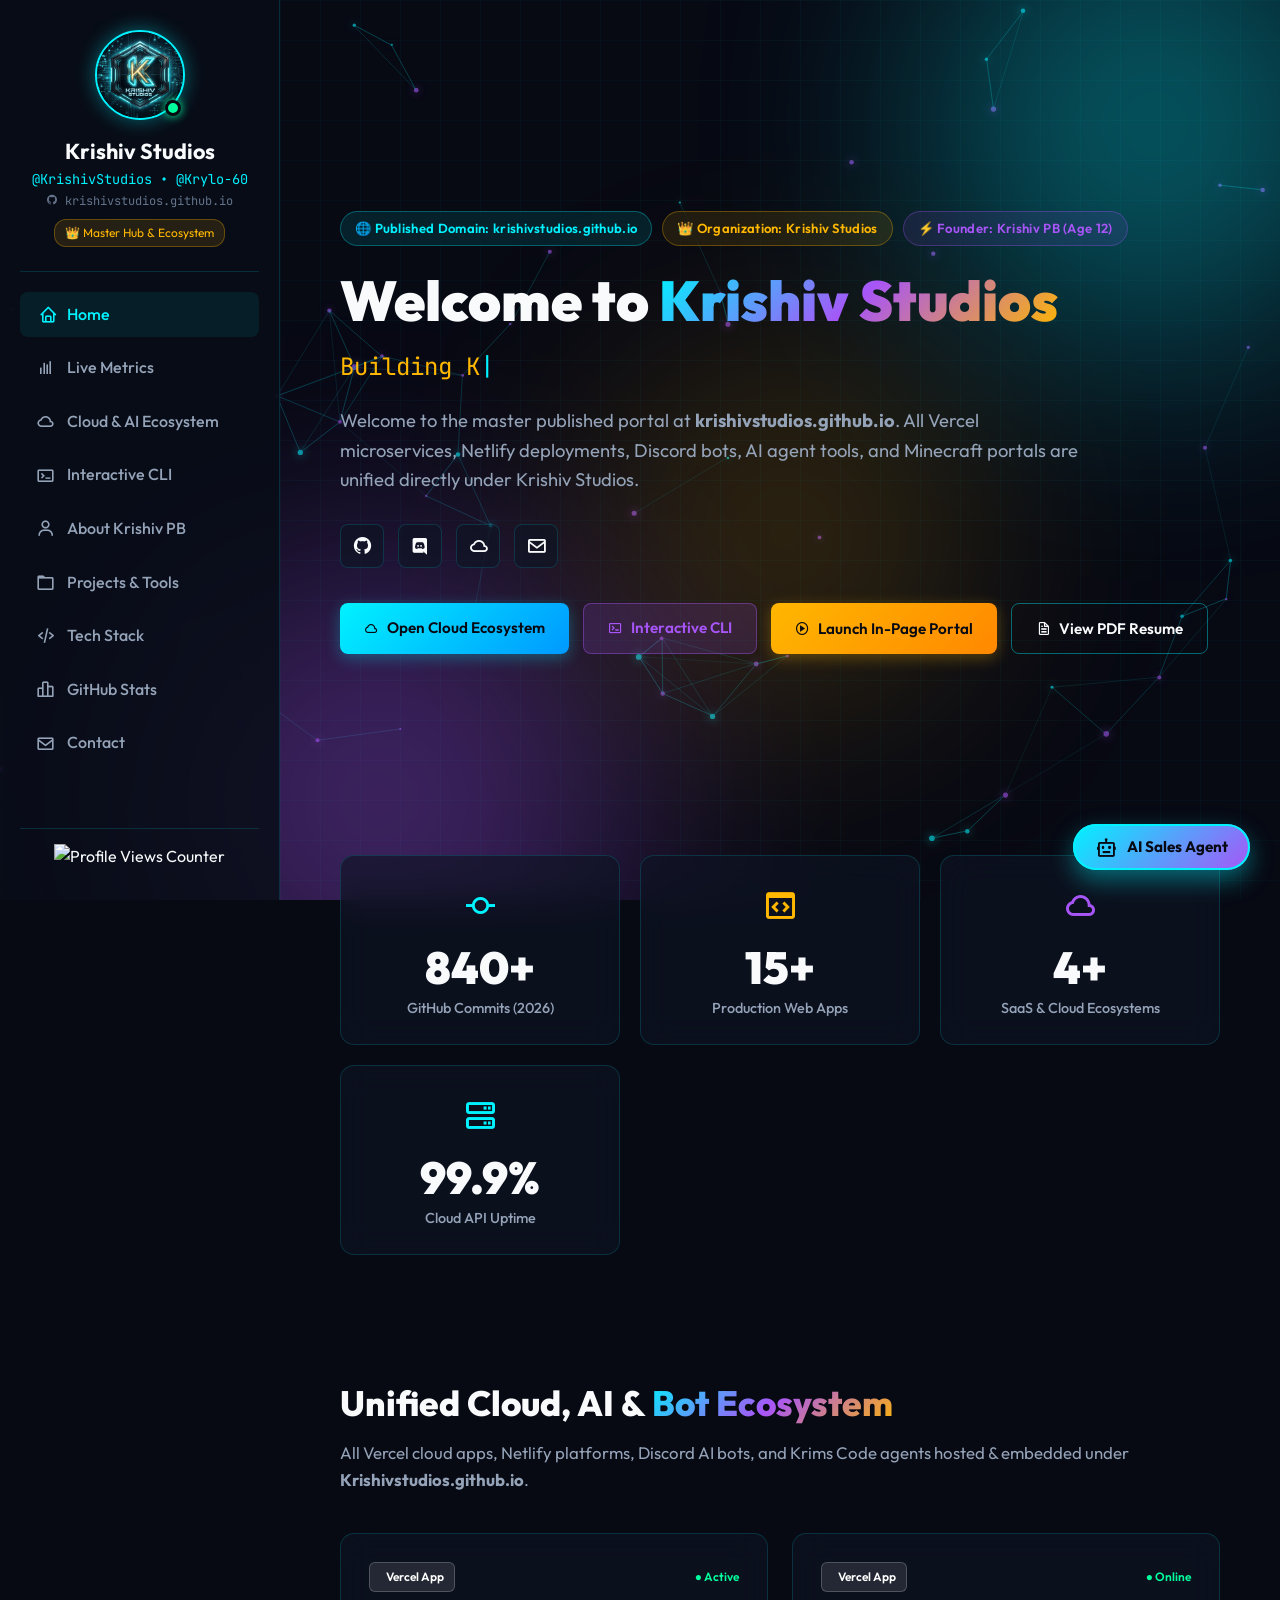
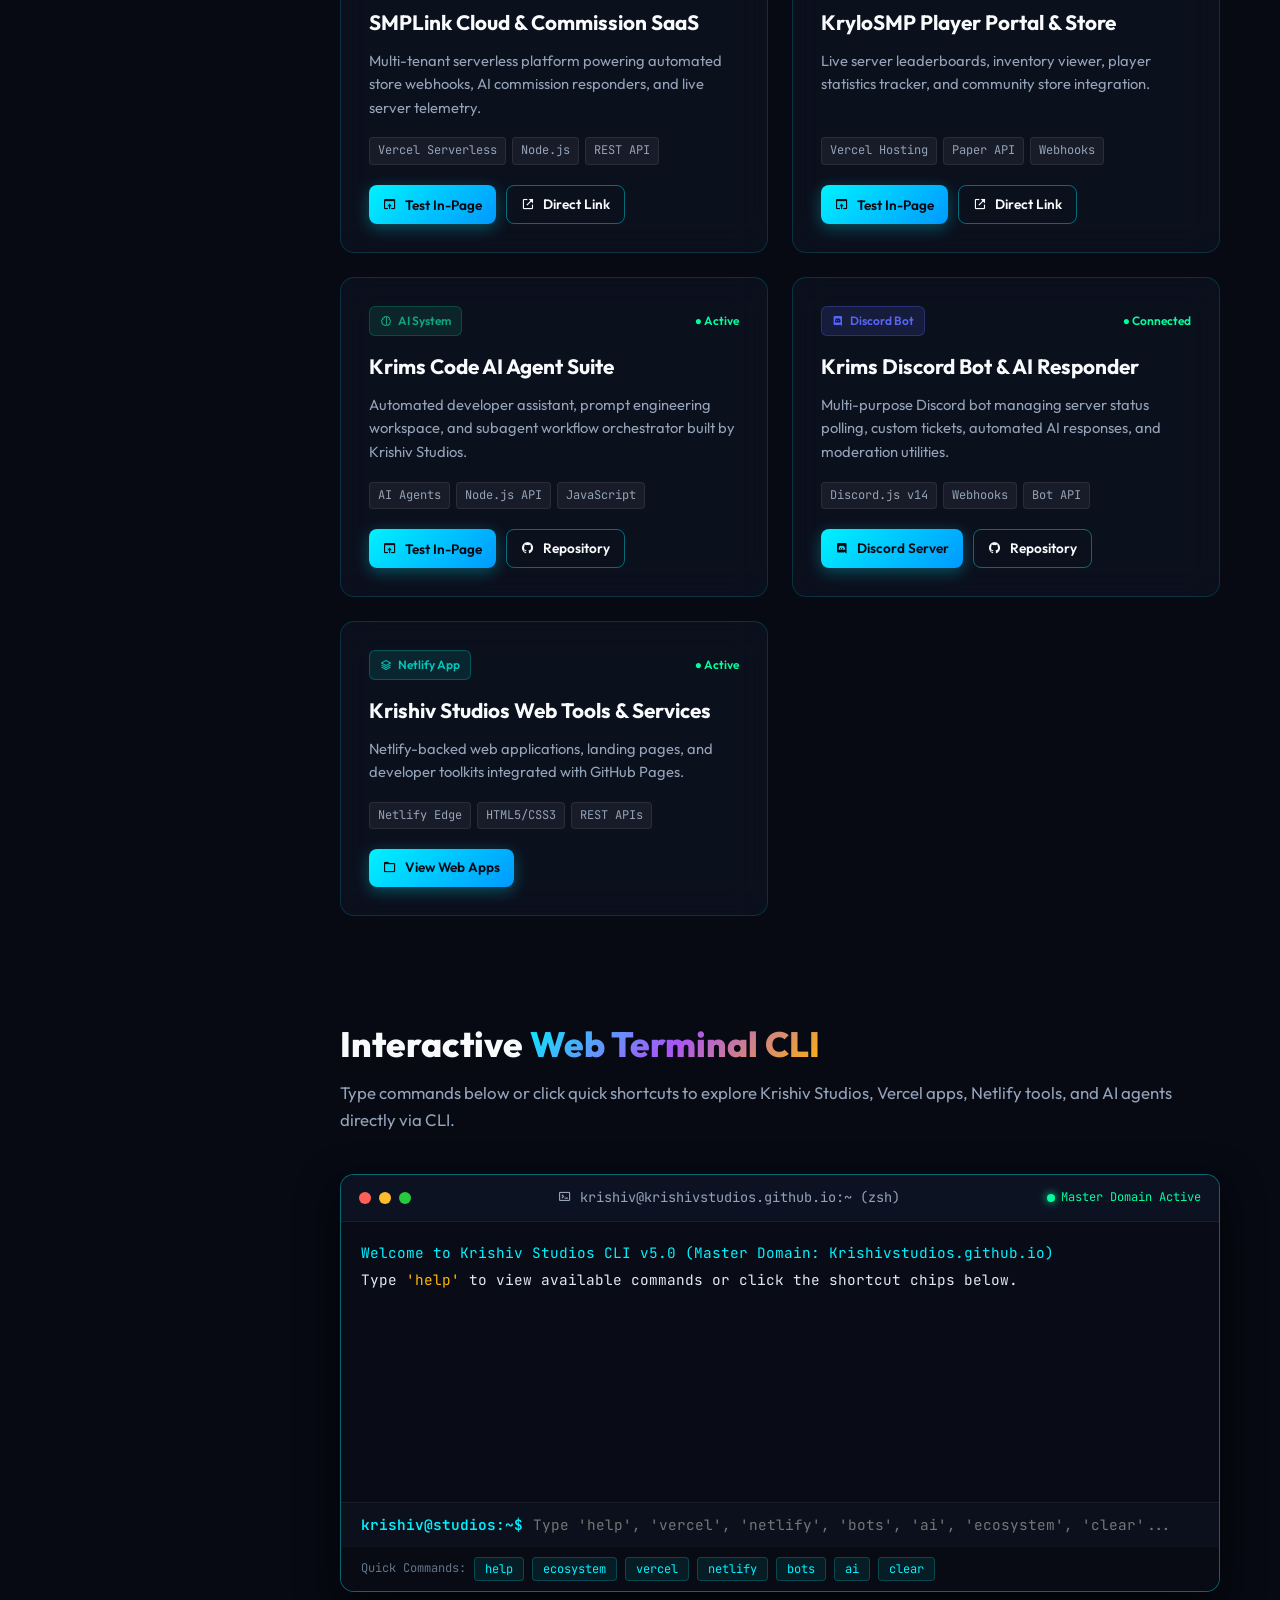
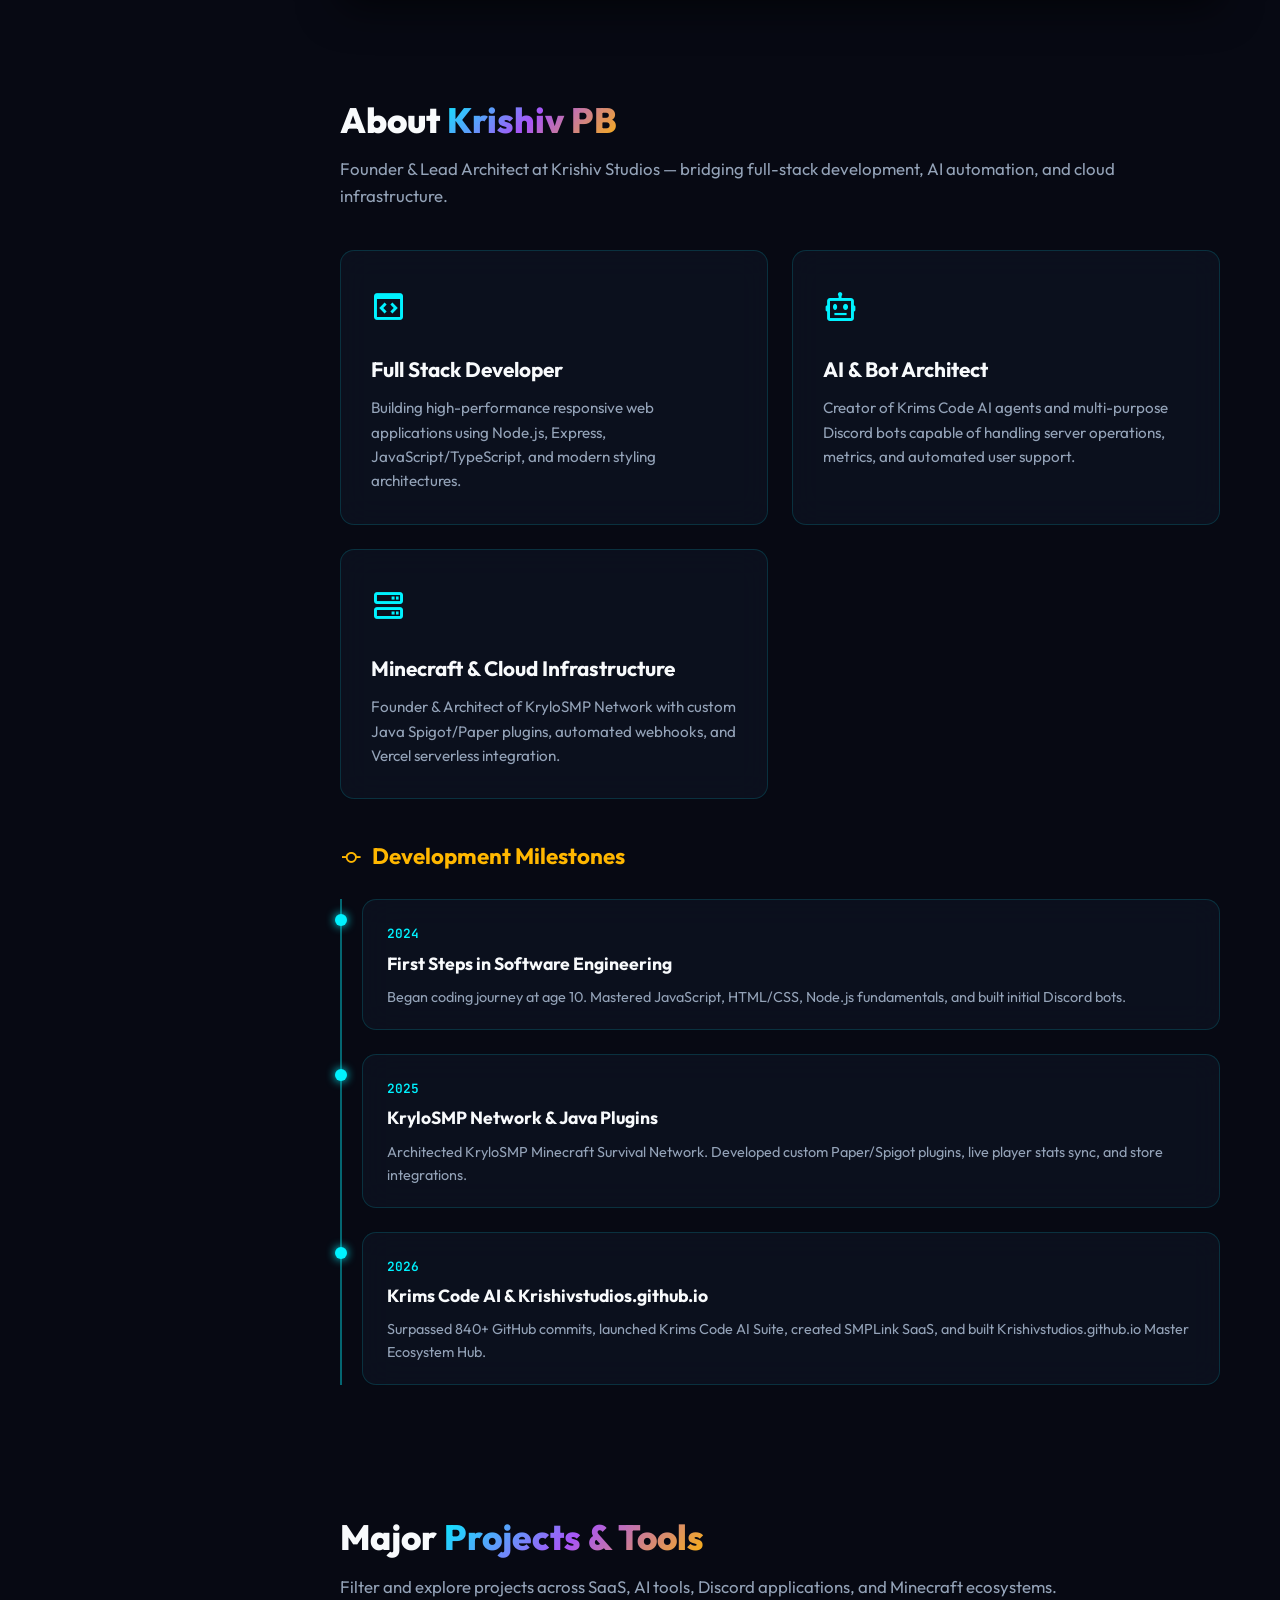
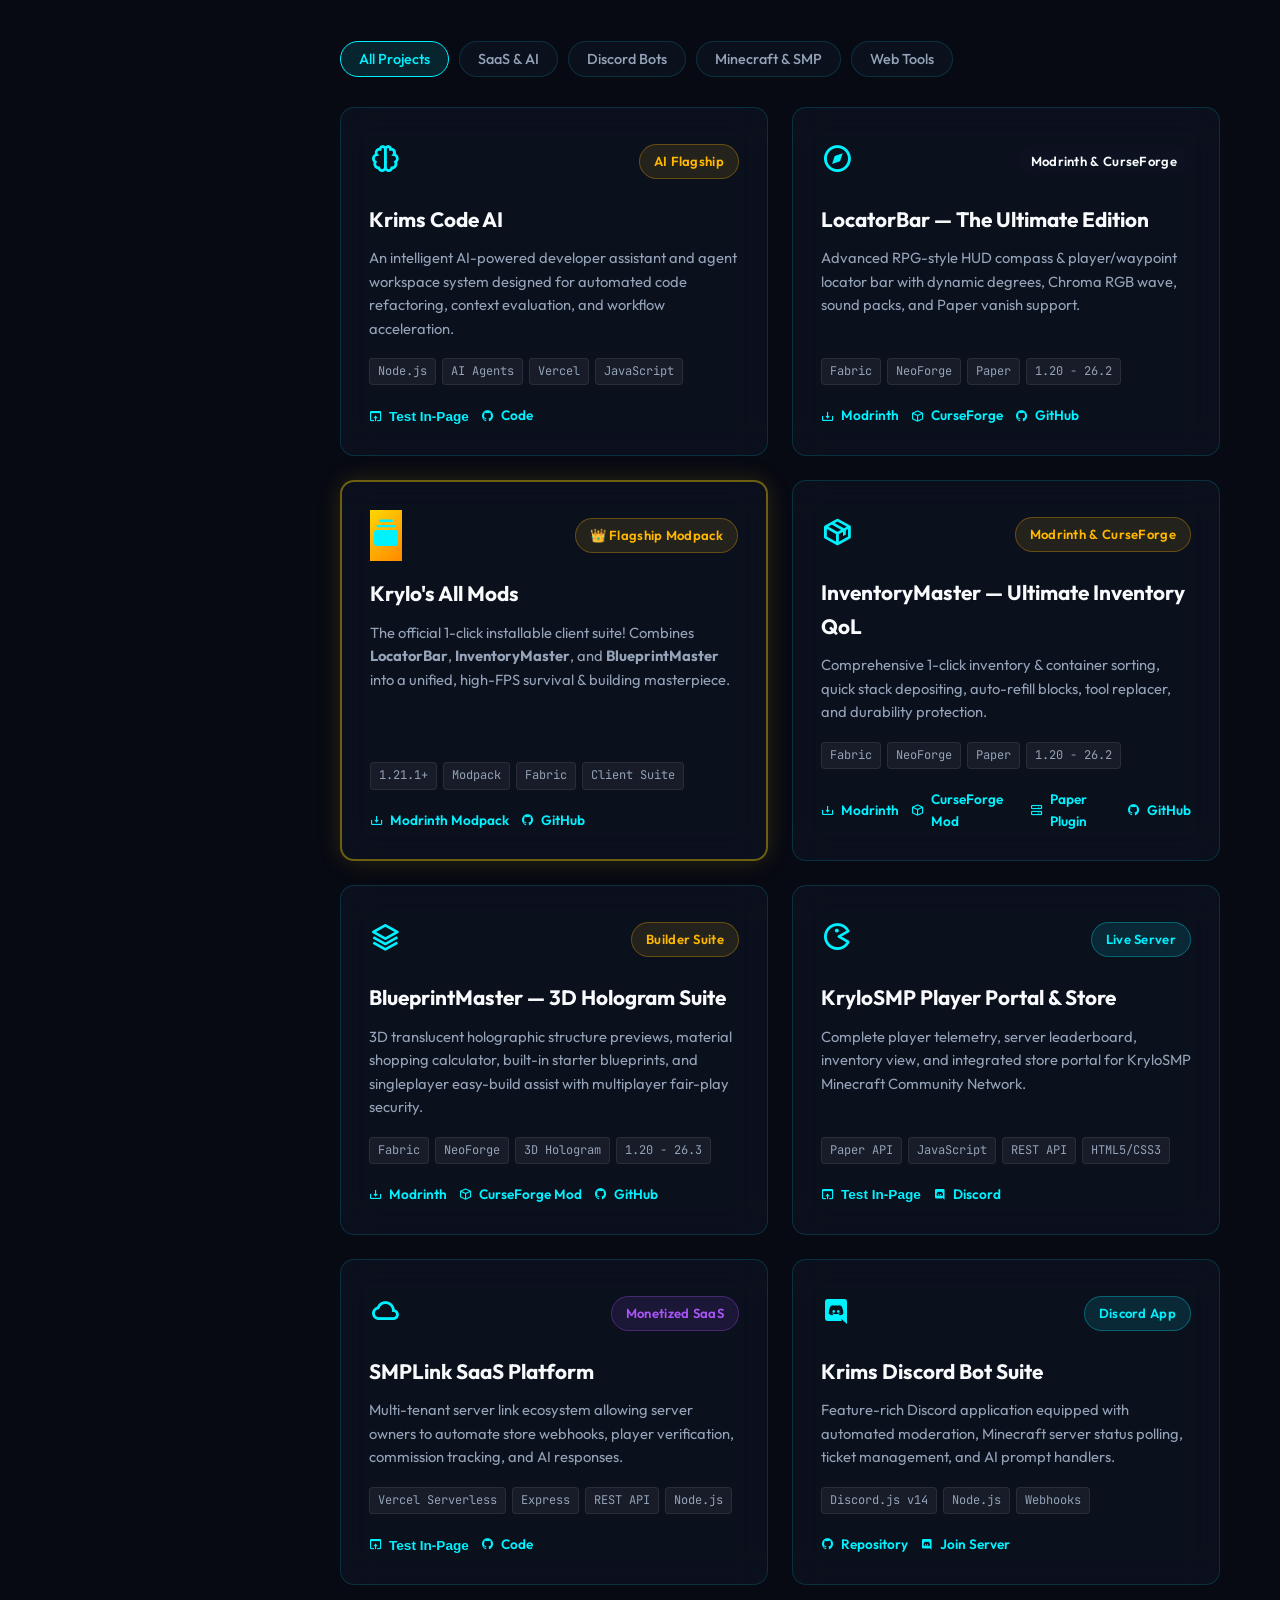
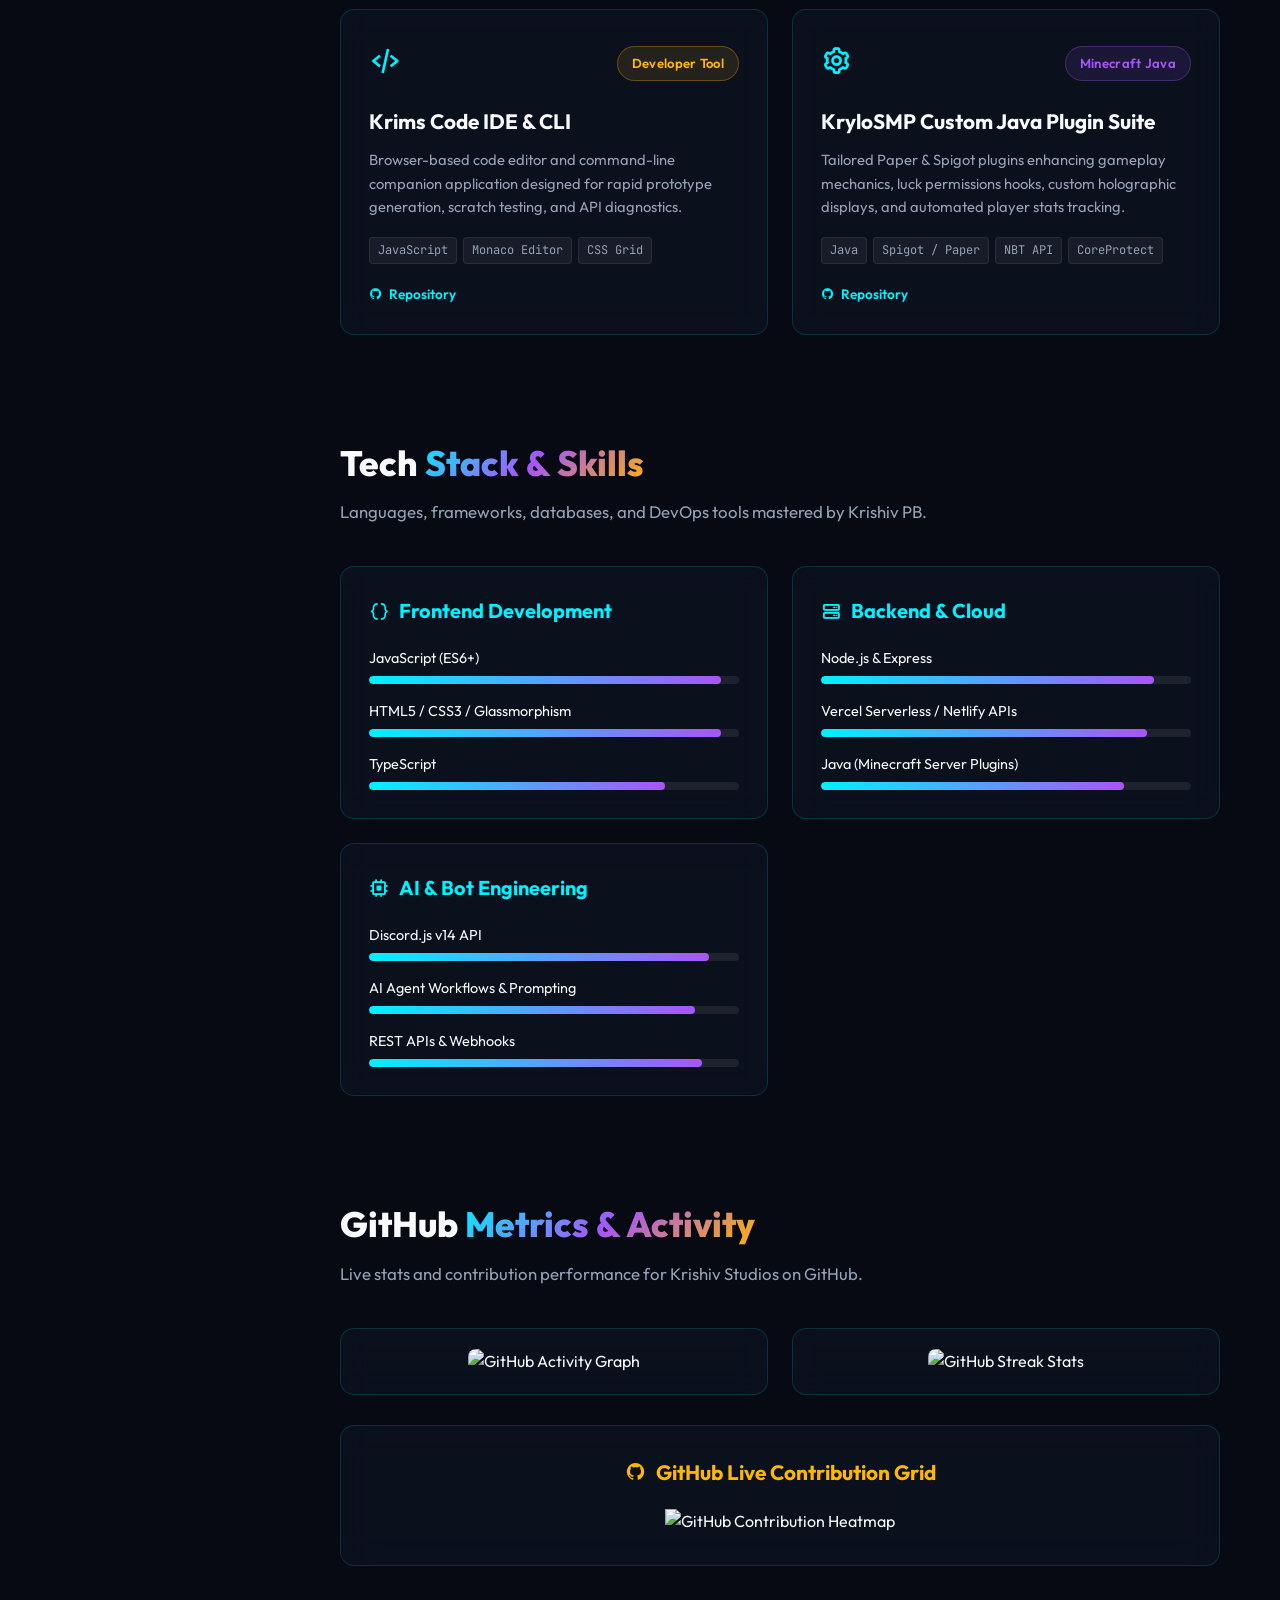
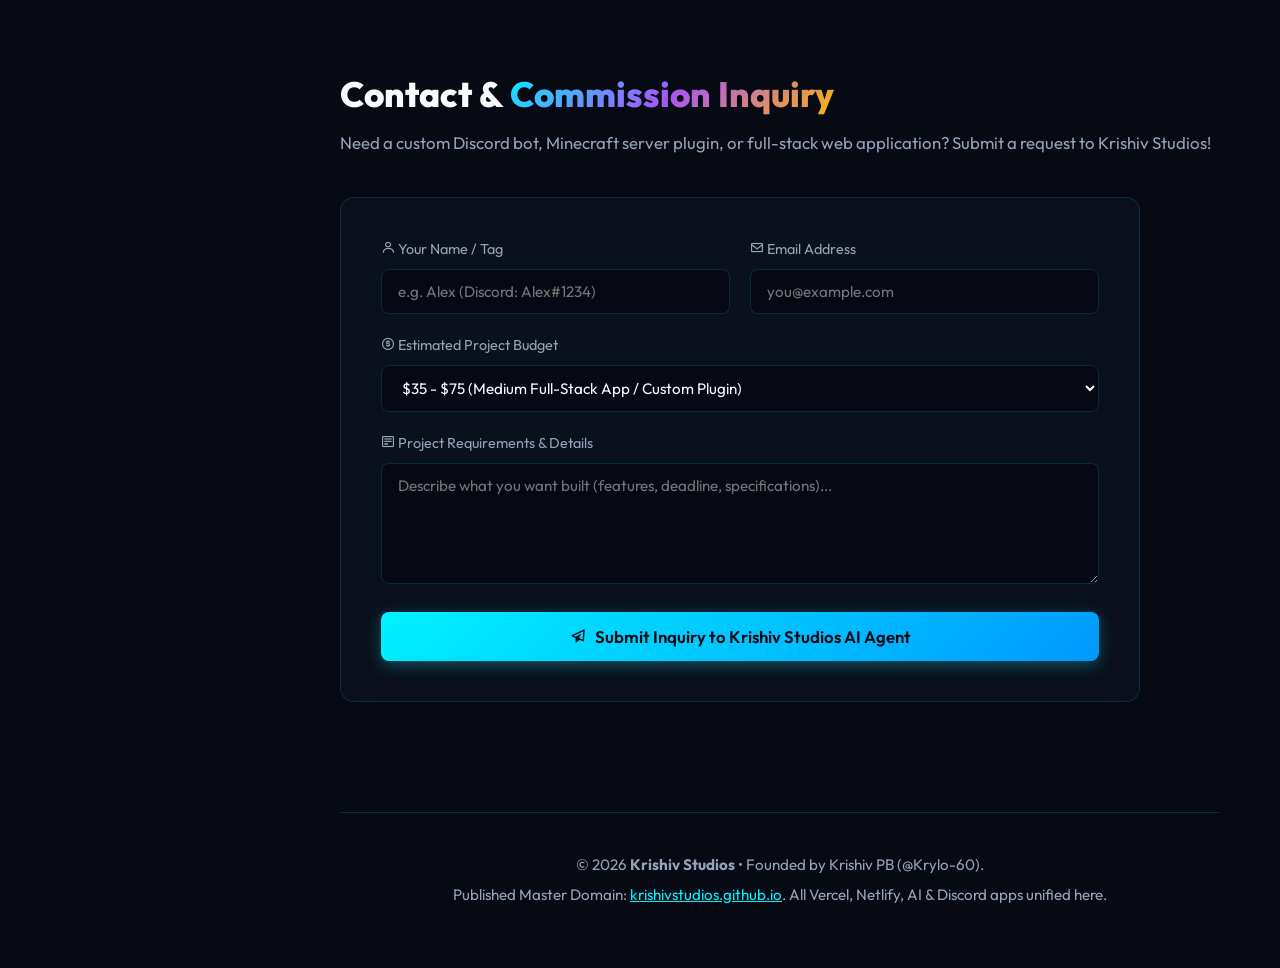
==== commit f2976dd0: "Add Krylo's All Mods Flagship Modpack to studio website" ====
--- a/index.html
+++ b/index.html
@@ -424,6 +424,26 @@
                     </div>
                 </div>
 
+                <!-- Project: Krylos All Mods Flagship Modpack -->
+                <div class="project-card glass-card" data-category="minecraft" style="border: 2px solid rgba(255, 215, 0, 0.4); box-shadow: 0 0 25px rgba(255, 215, 0, 0.15);">
+                    <div class="project-header">
+                        <div class="project-icon" style="background: linear-gradient(135deg, #ffd700, #ff8800);"><i class="bx bxs-collection"></i></div>
+                        <span class="project-badge badge-gold">👑 Flagship Modpack</span>
+                    </div>
+                    <h3>Krylo's All Mods</h3>
+                    <p>The official 1-click installable client suite! Combines <strong>LocatorBar</strong>, <strong>InventoryMaster</strong>, and <strong>BlueprintMaster</strong> into a unified, high-FPS survival & building masterpiece.</p>
+                    <div class="project-tags">
+                        <span>1.21.1+</span>
+                        <span>Modpack</span>
+                        <span>Fabric</span>
+                        <span>Client Suite</span>
+                    </div>
+                    <div class="project-links">
+                        <a href="https://modrinth.com/modpack/krylos-all-mods" target="_blank" rel="noopener" class="btn-project-link"><i class="bx bx-download"></i> Modrinth Modpack</a>
+                        <a href="https://github.com/Krylo-60/Krylos-All-Mods" target="_blank" rel="noopener" class="btn-project-link"><i class="bx bxl-github"></i> GitHub</a>
+                    </div>
+                </div>
+
                 <!-- Project: InventoryMaster QoL -->
                 <div class="project-card glass-card" data-category="minecraft">
                     <div class="project-header">
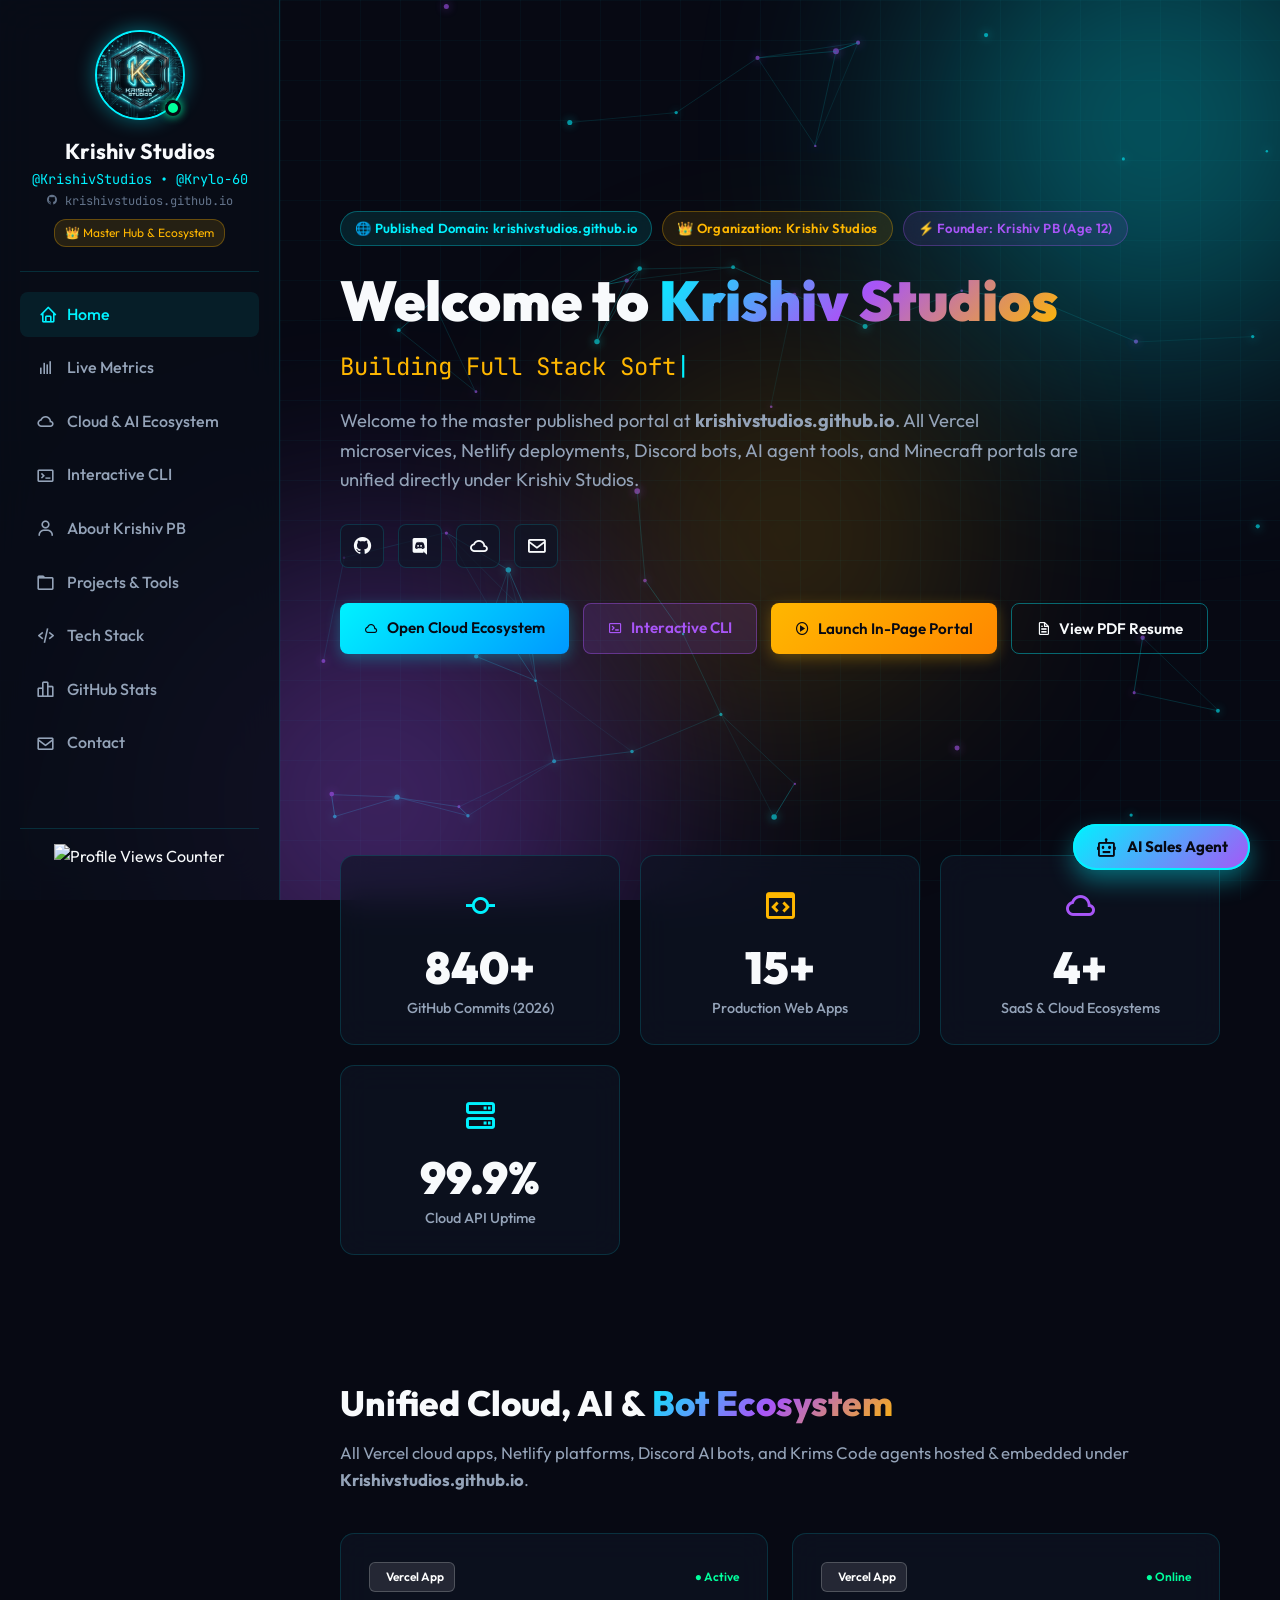
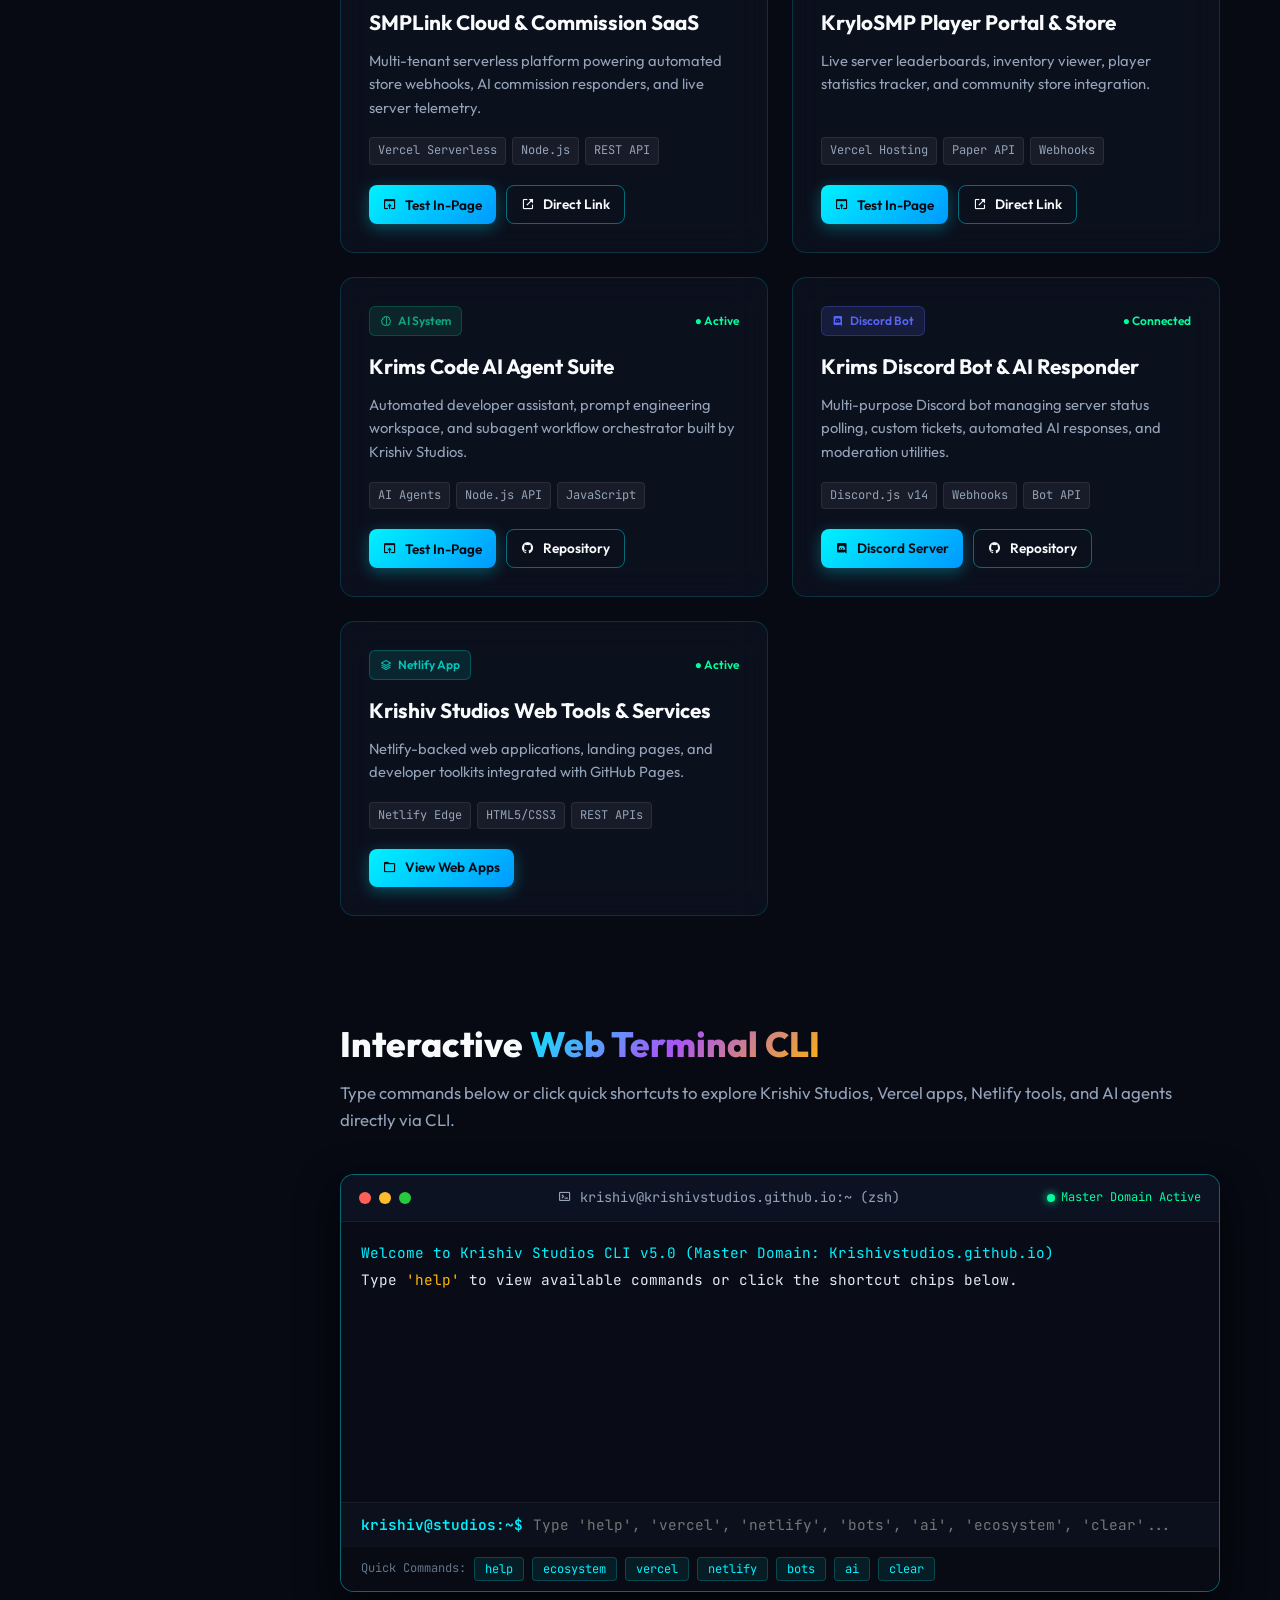
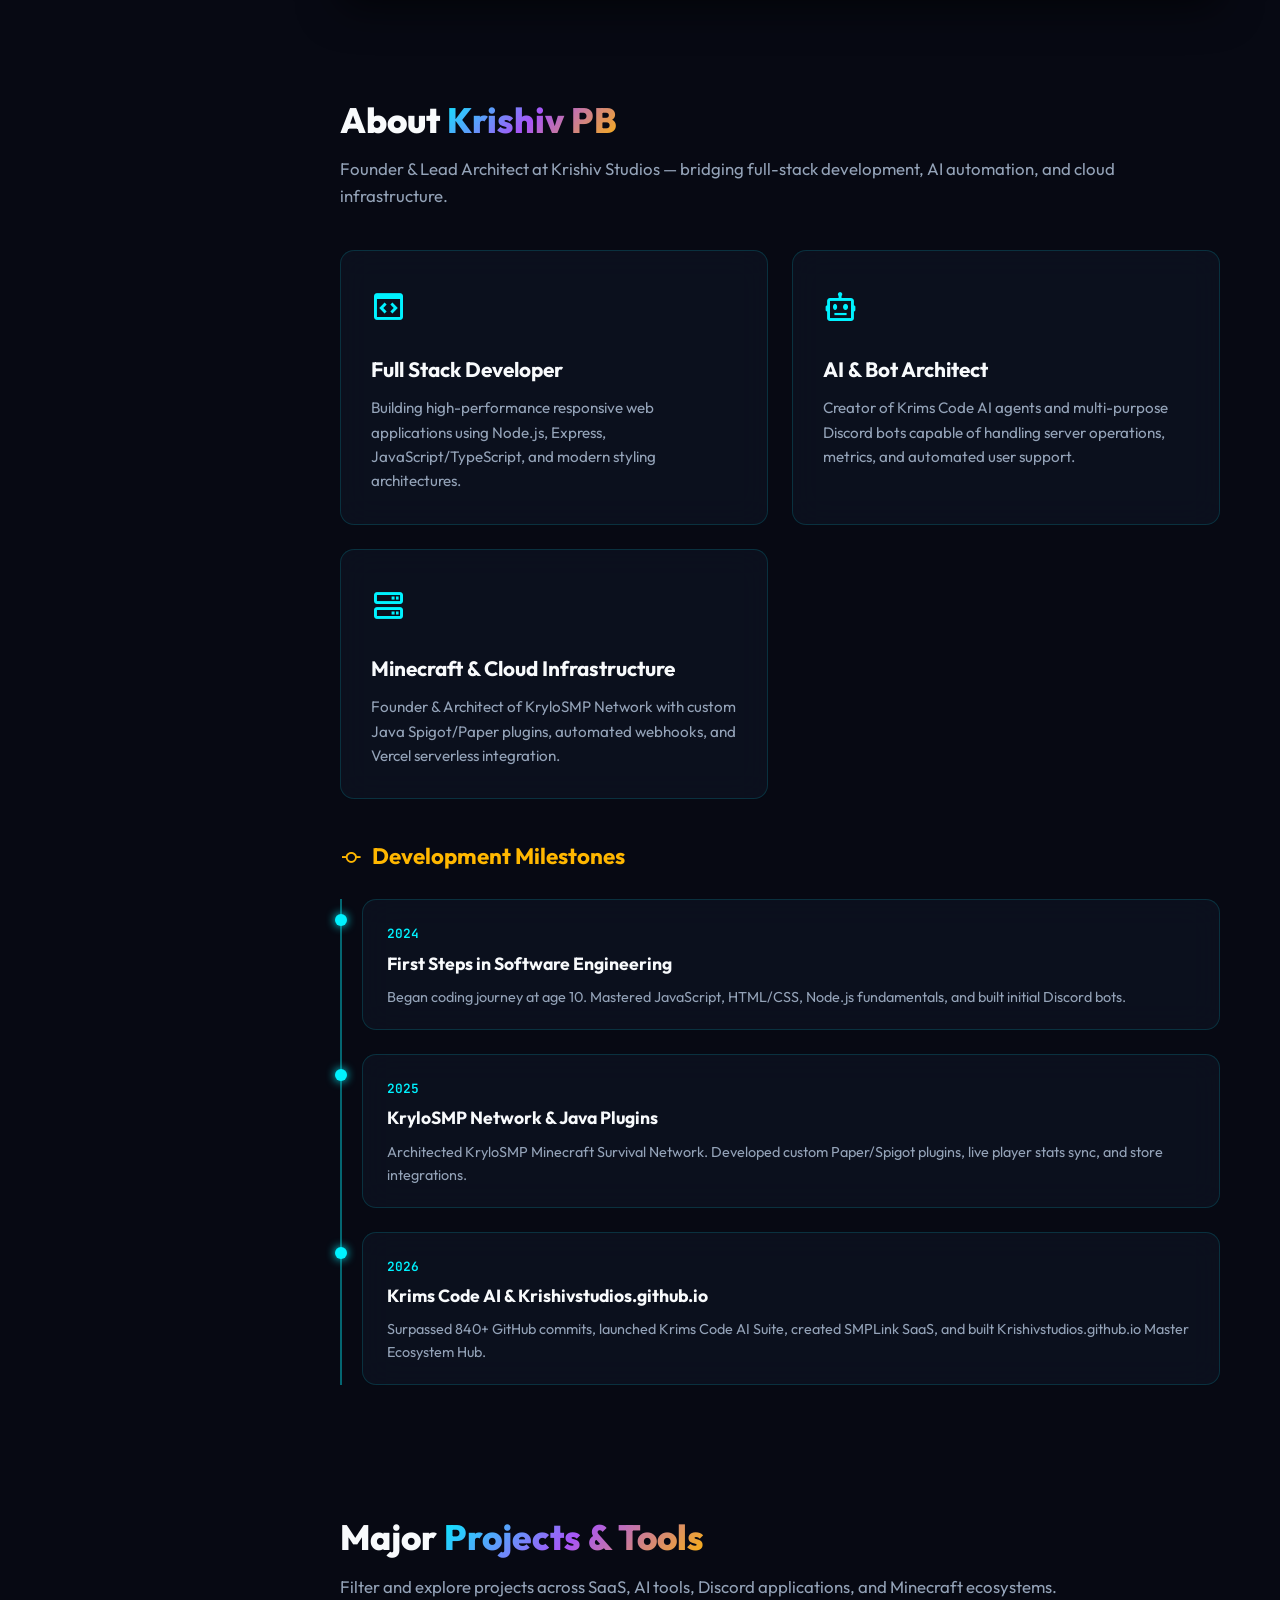
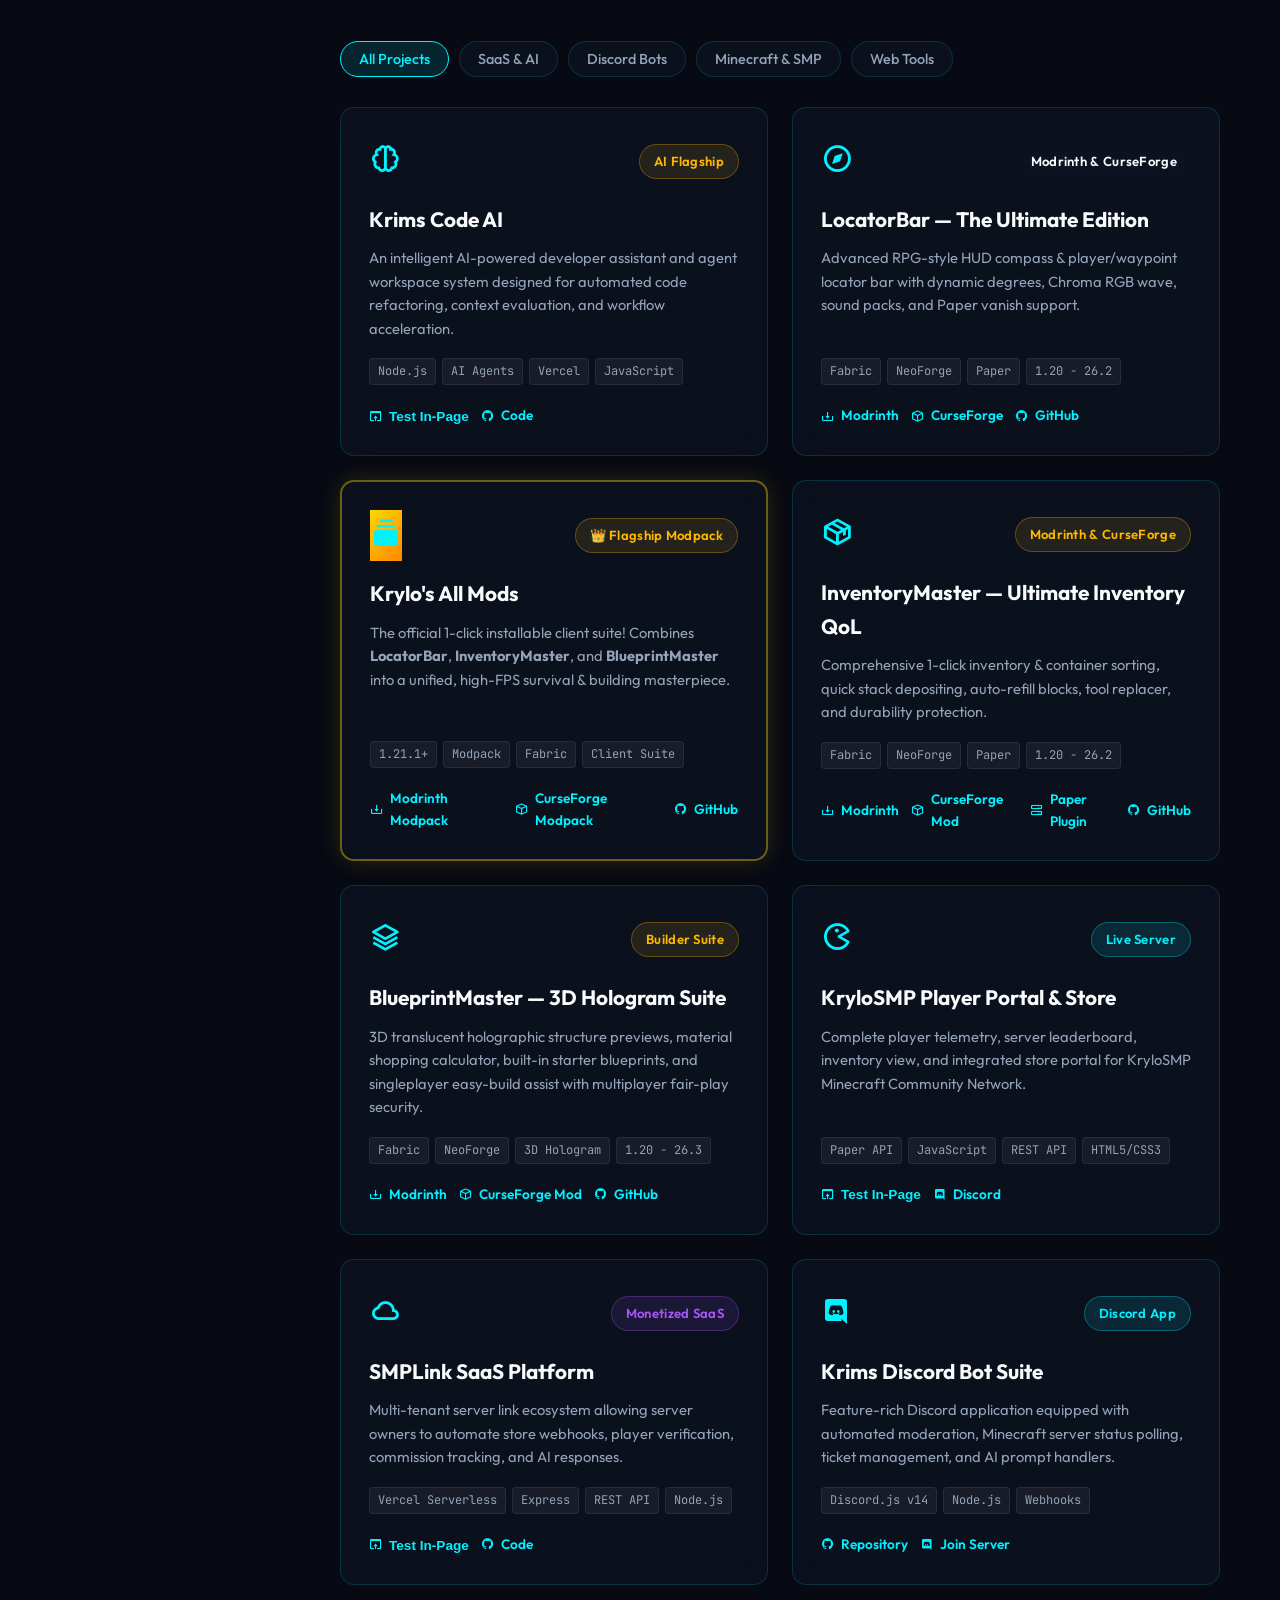
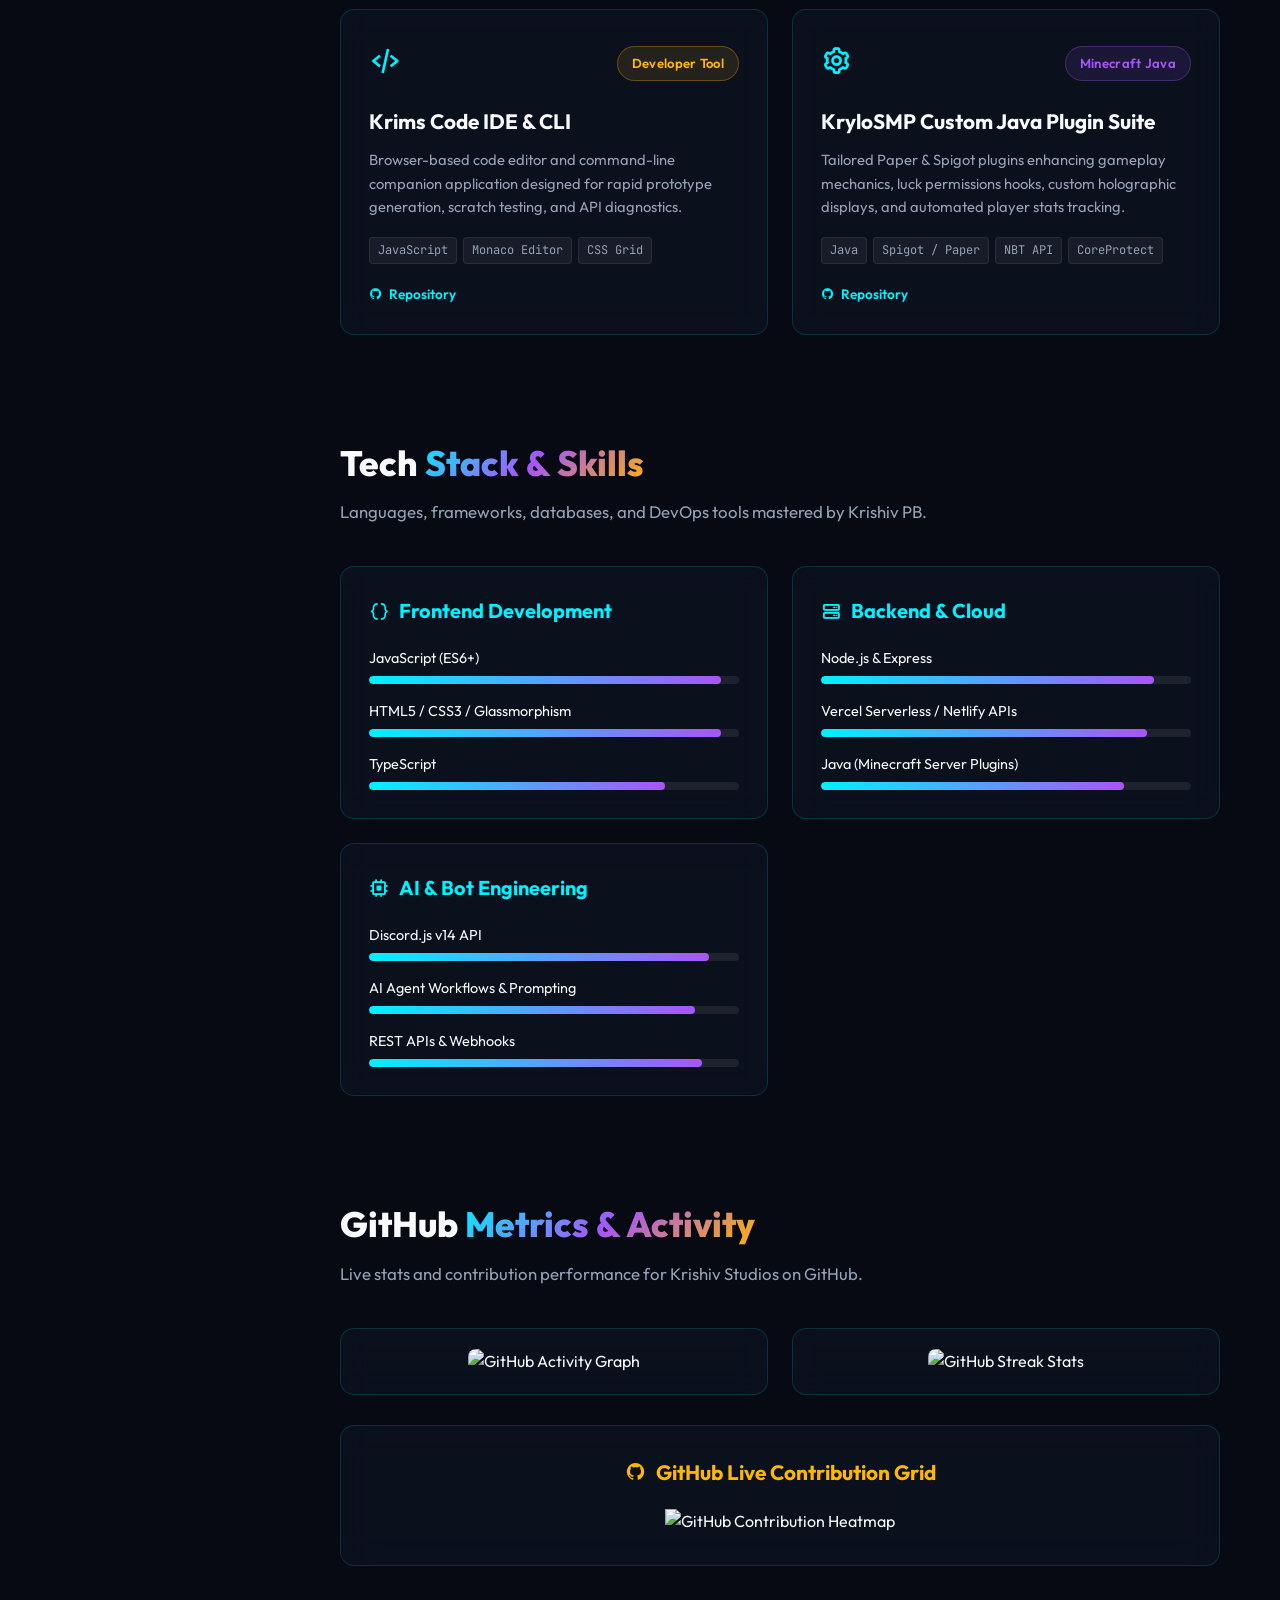
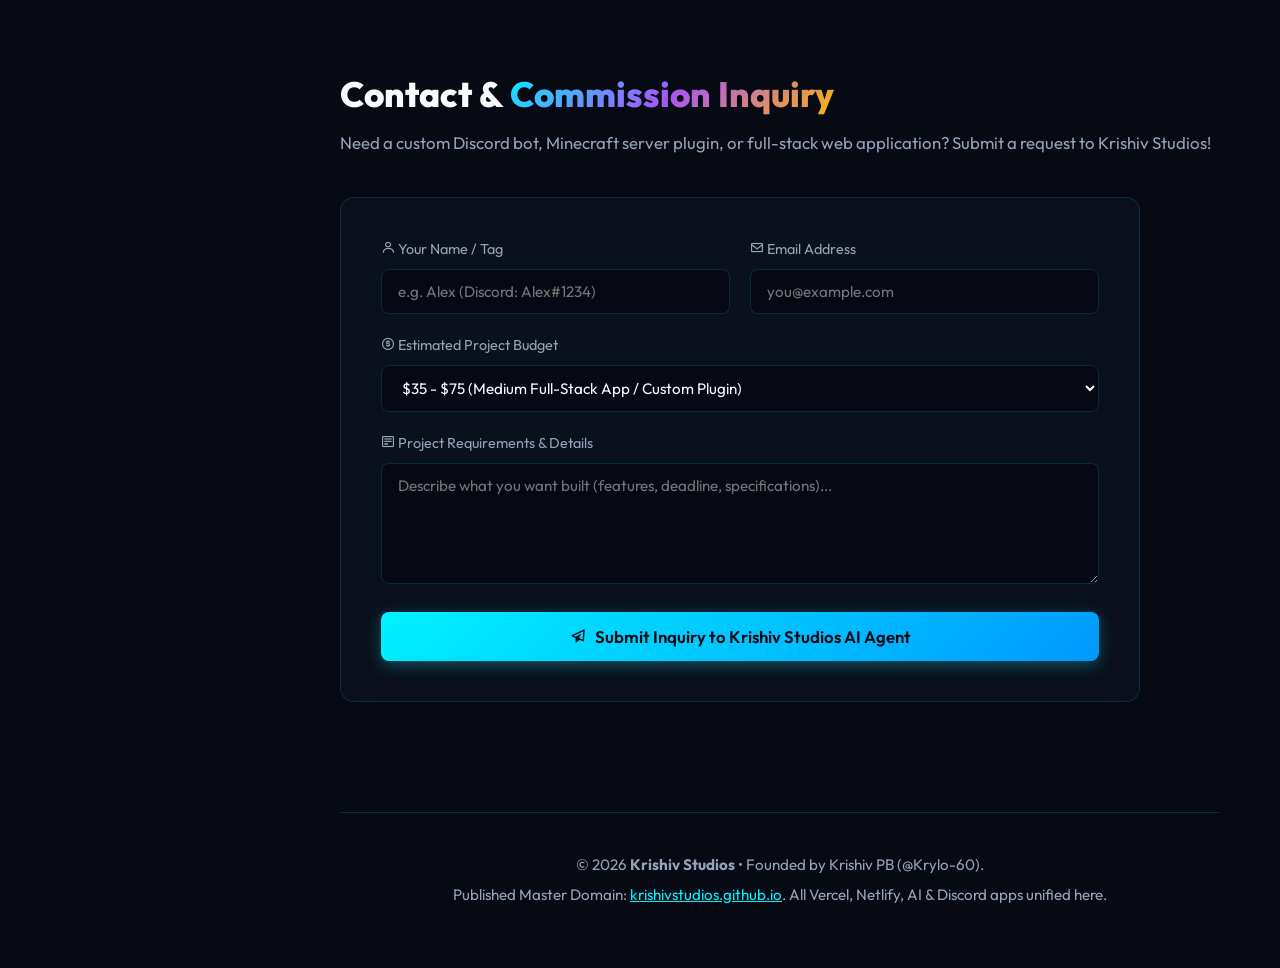
==== commit e537a12d: "Add direct CurseForge Modpack link (#1660291) to Krishiv Studios website" ====
--- a/index.html
+++ b/index.html
@@ -440,6 +440,7 @@
                     </div>
                     <div class="project-links">
                         <a href="https://modrinth.com/modpack/krylos-all-mods" target="_blank" rel="noopener" class="btn-project-link"><i class="bx bx-download"></i> Modrinth Modpack</a>
+                        <a href="https://www.curseforge.com/projects/1660291" target="_blank" rel="noopener" class="btn-project-link"><i class="bx bx-cube"></i> CurseForge Modpack</a>
                         <a href="https://github.com/Krylo-60/Krylos-All-Mods" target="_blank" rel="noopener" class="btn-project-link"><i class="bx bxl-github"></i> GitHub</a>
                     </div>
                 </div>
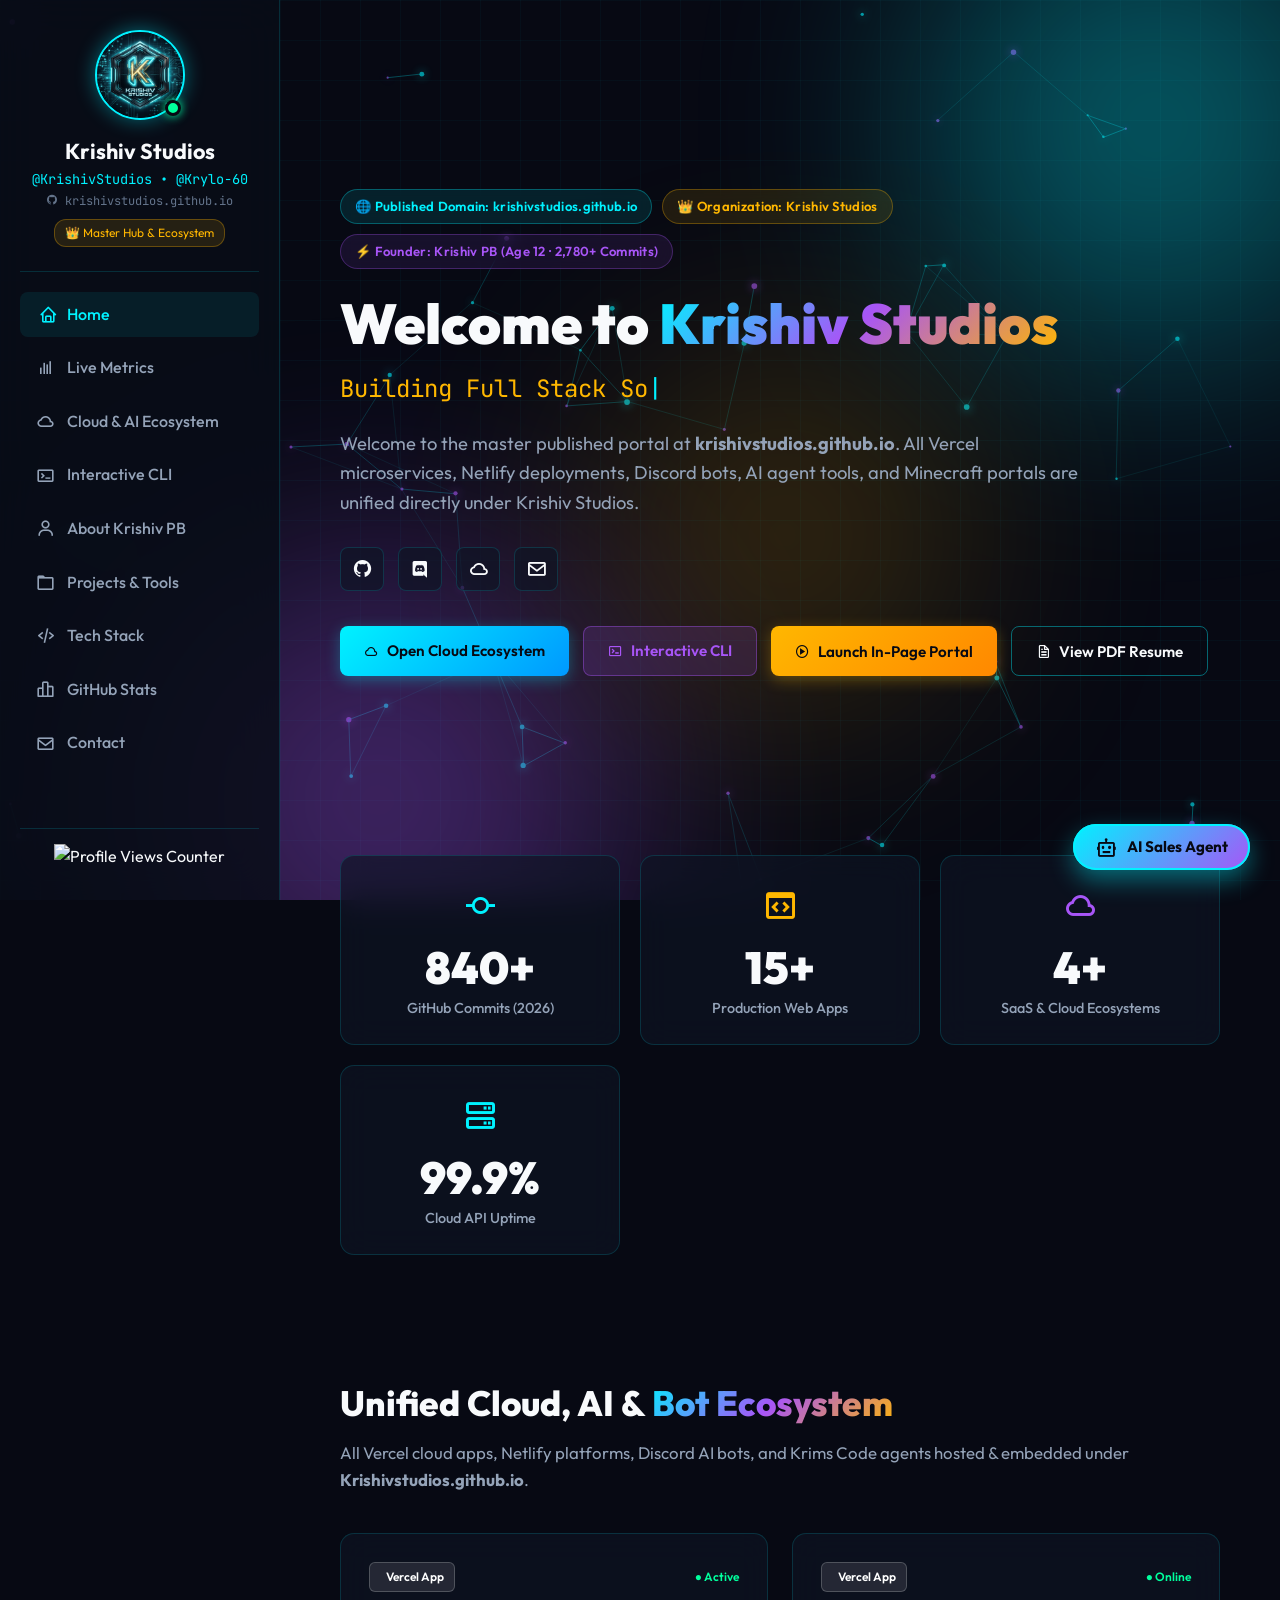
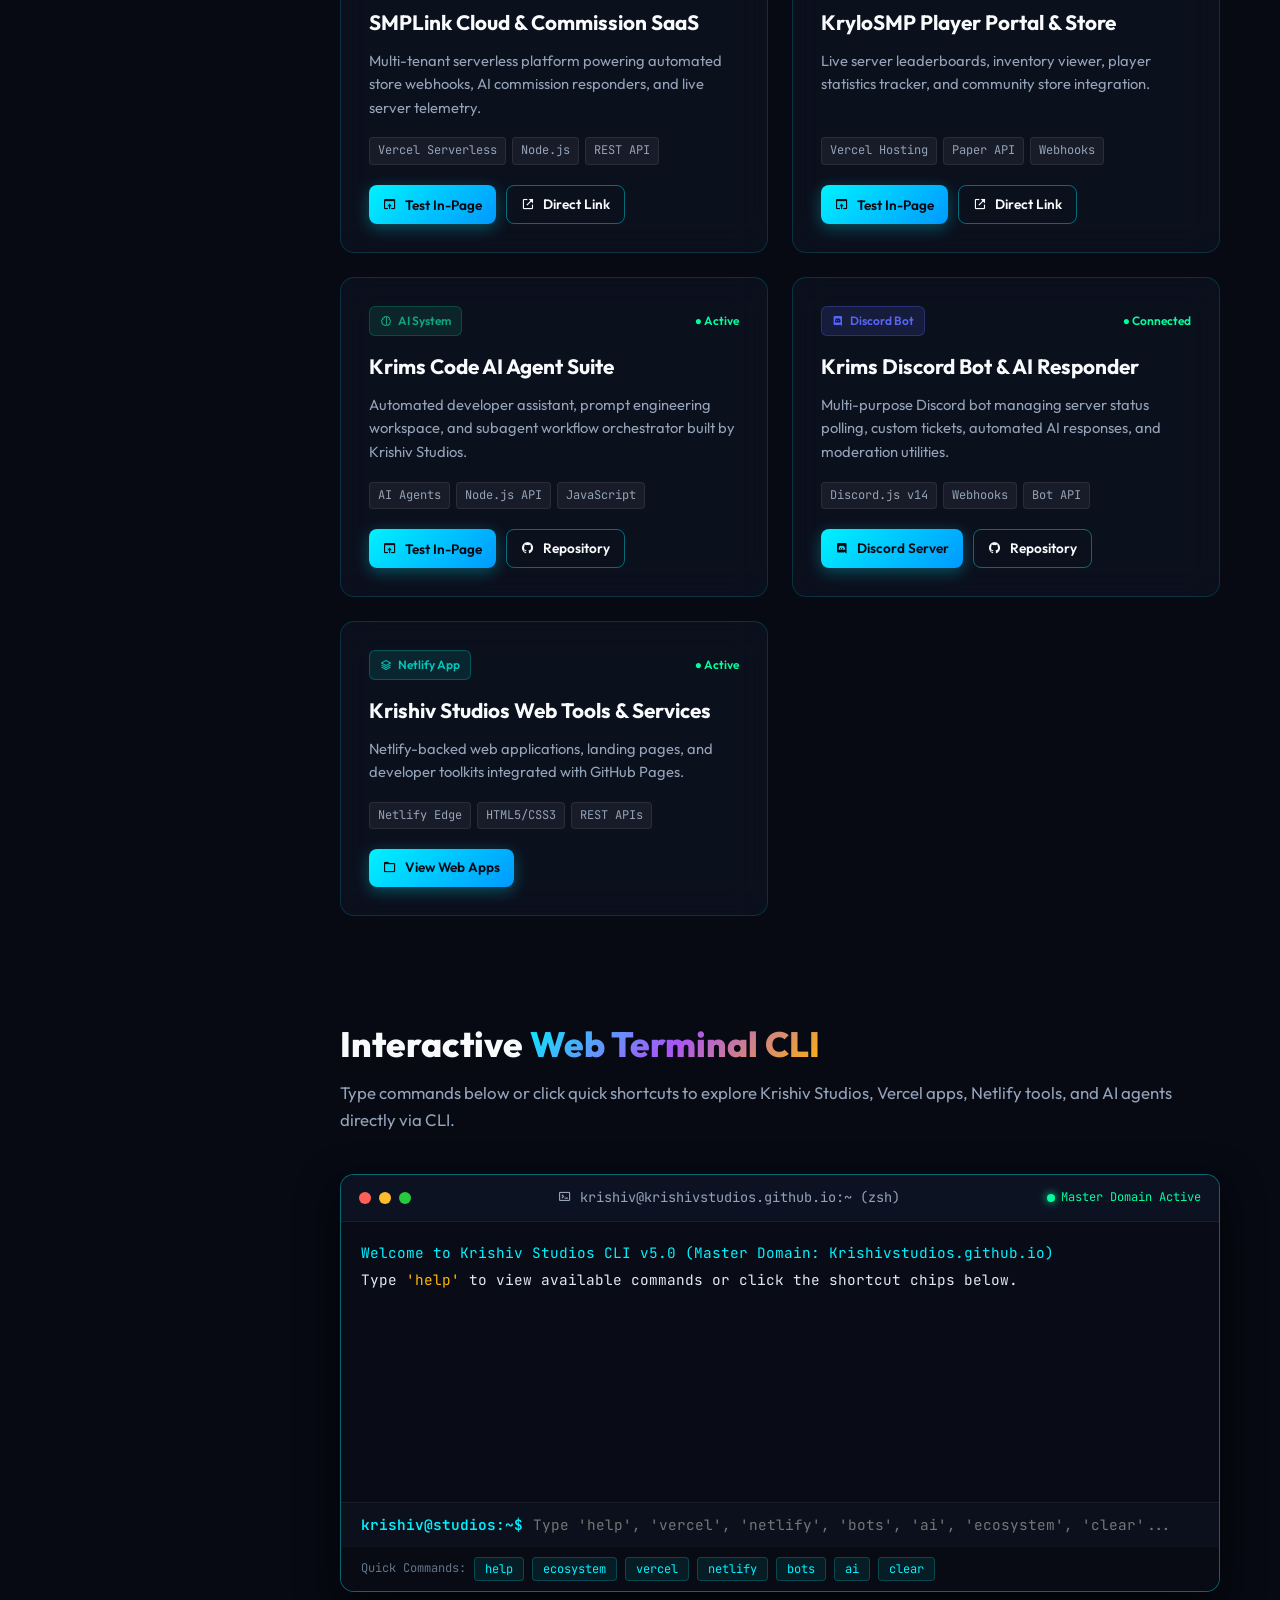
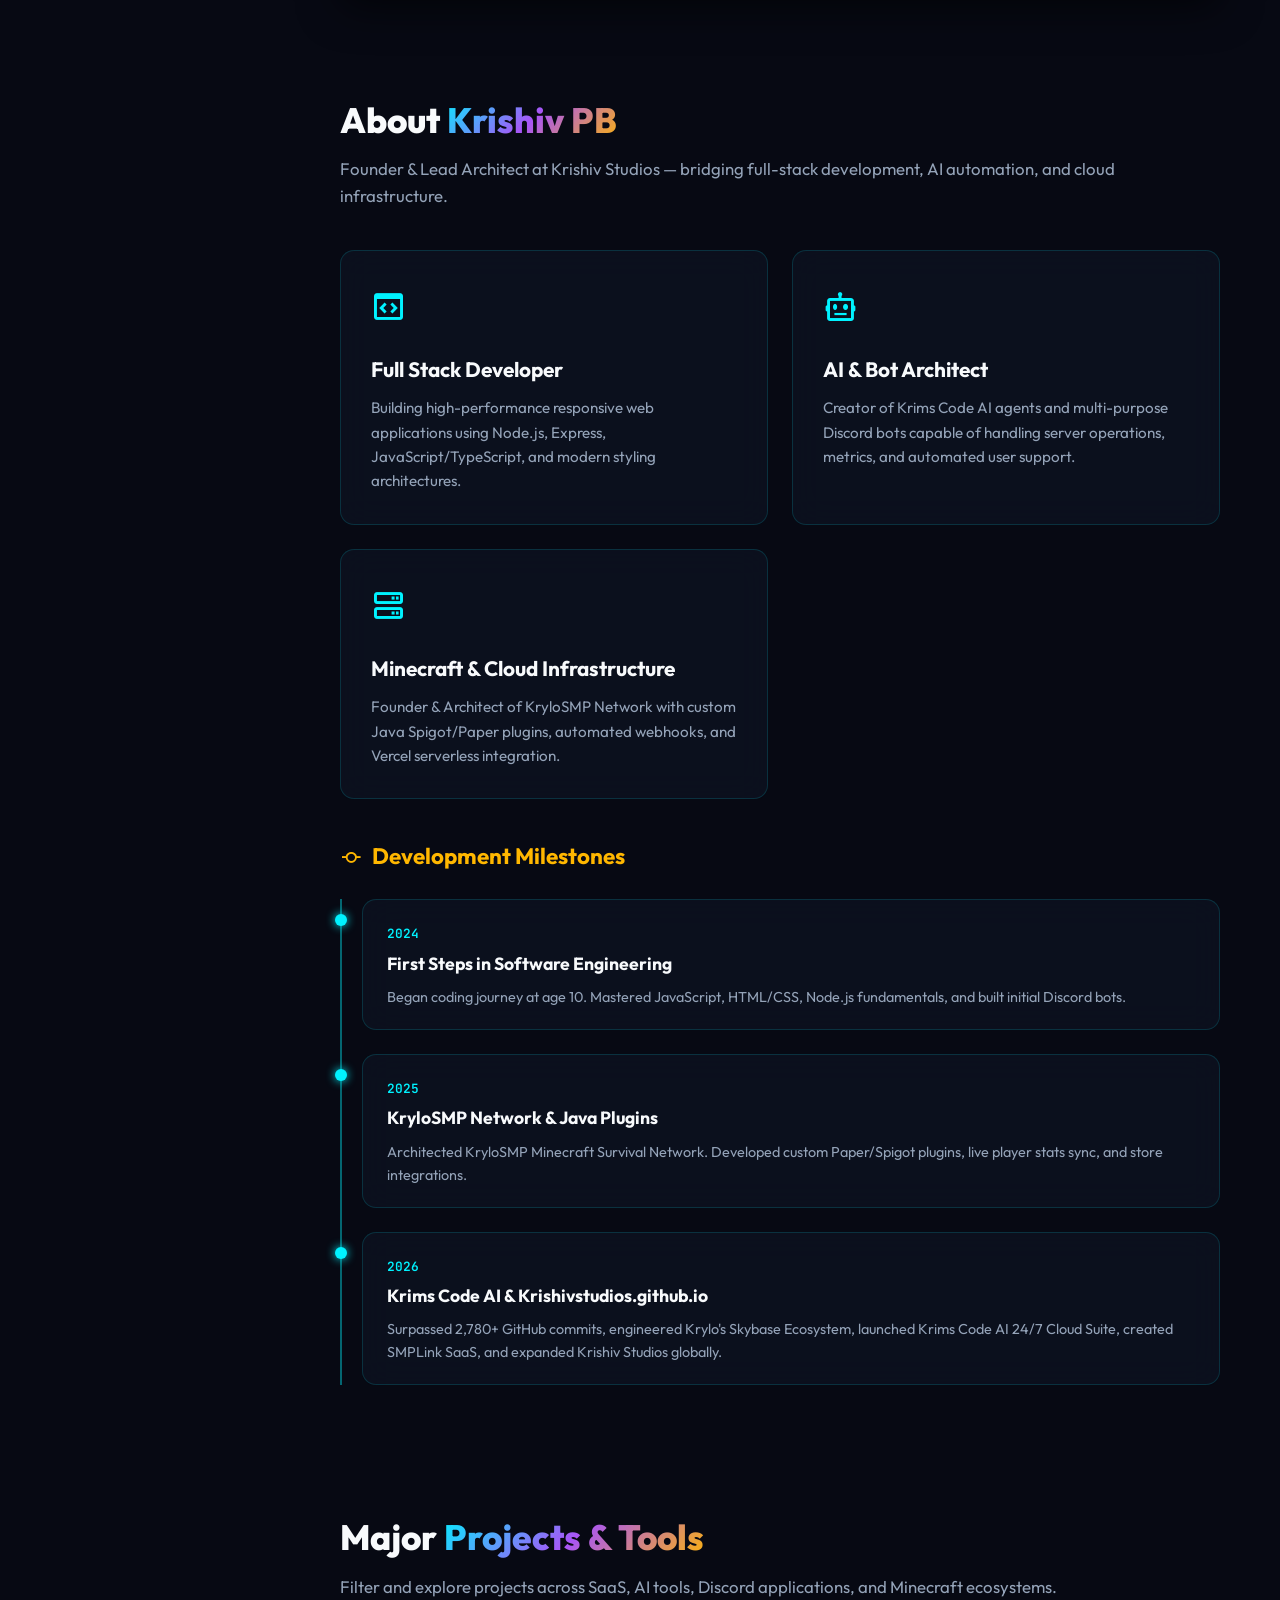
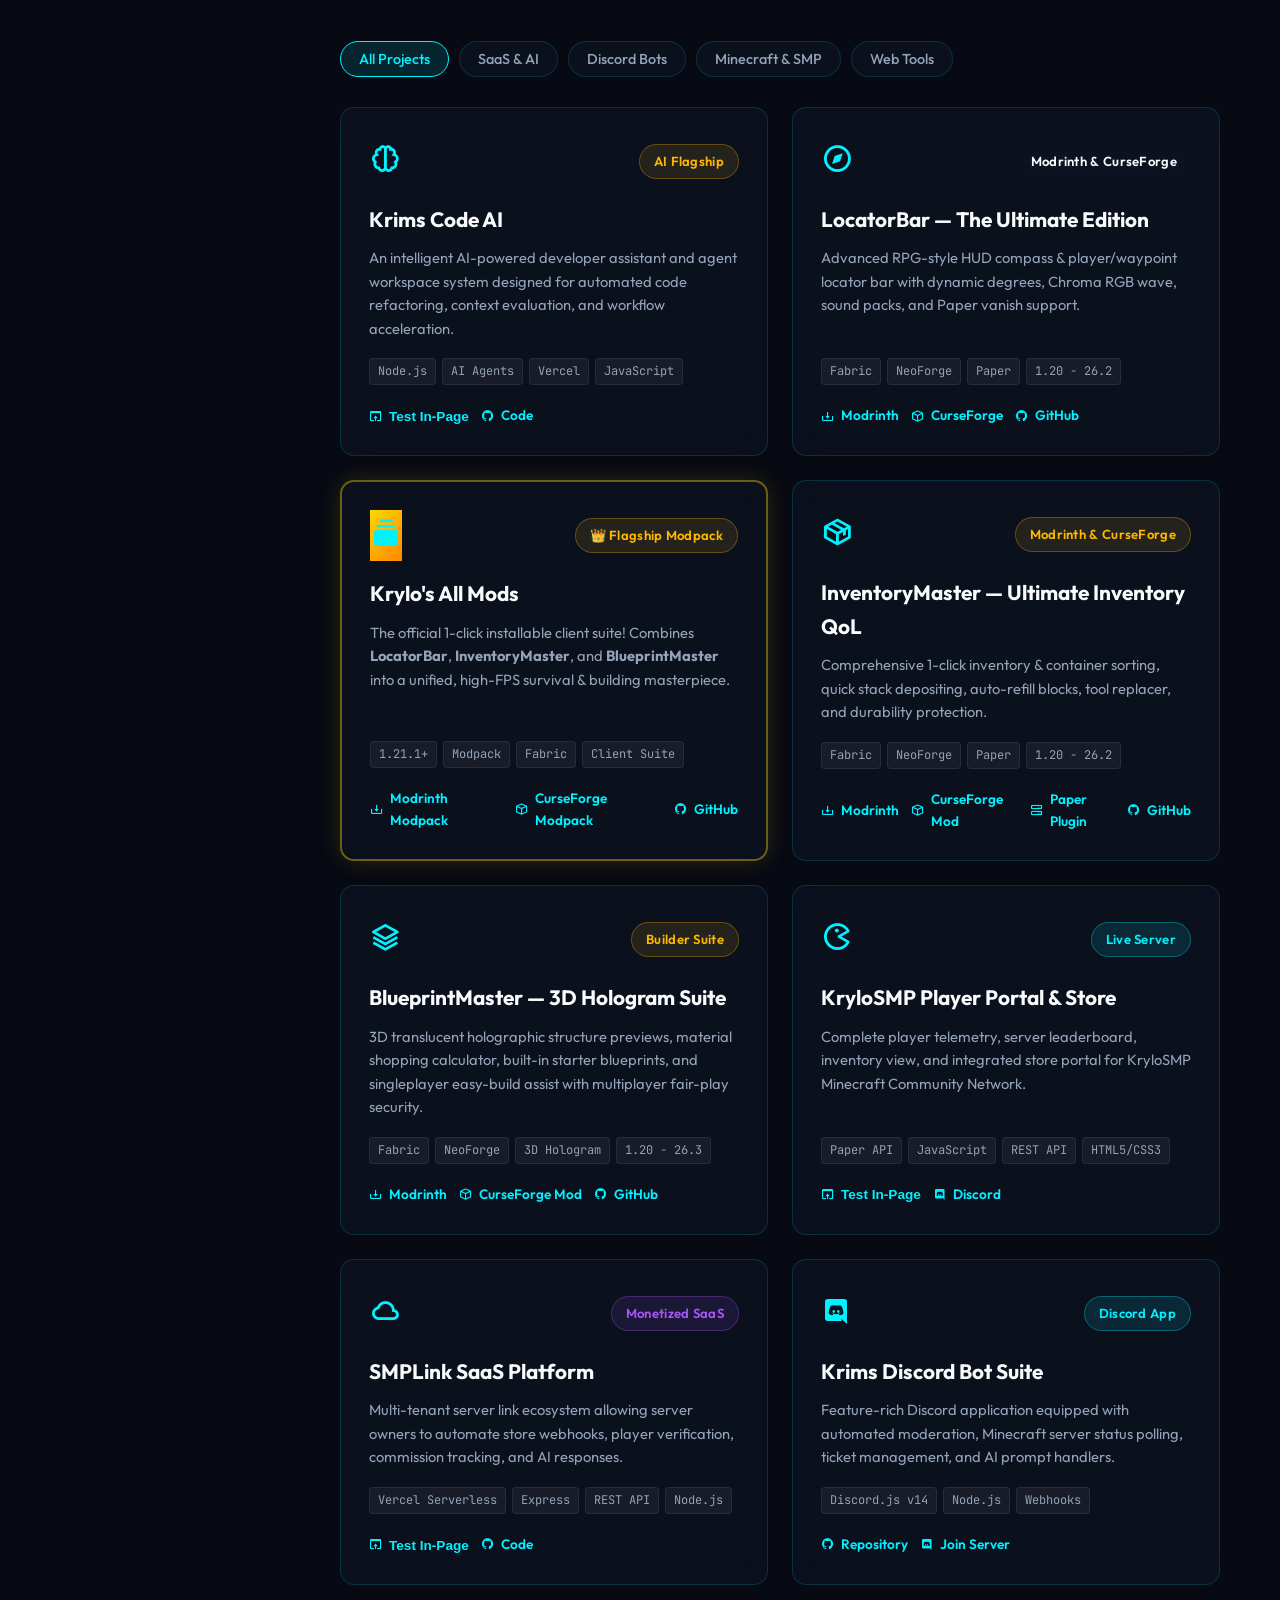
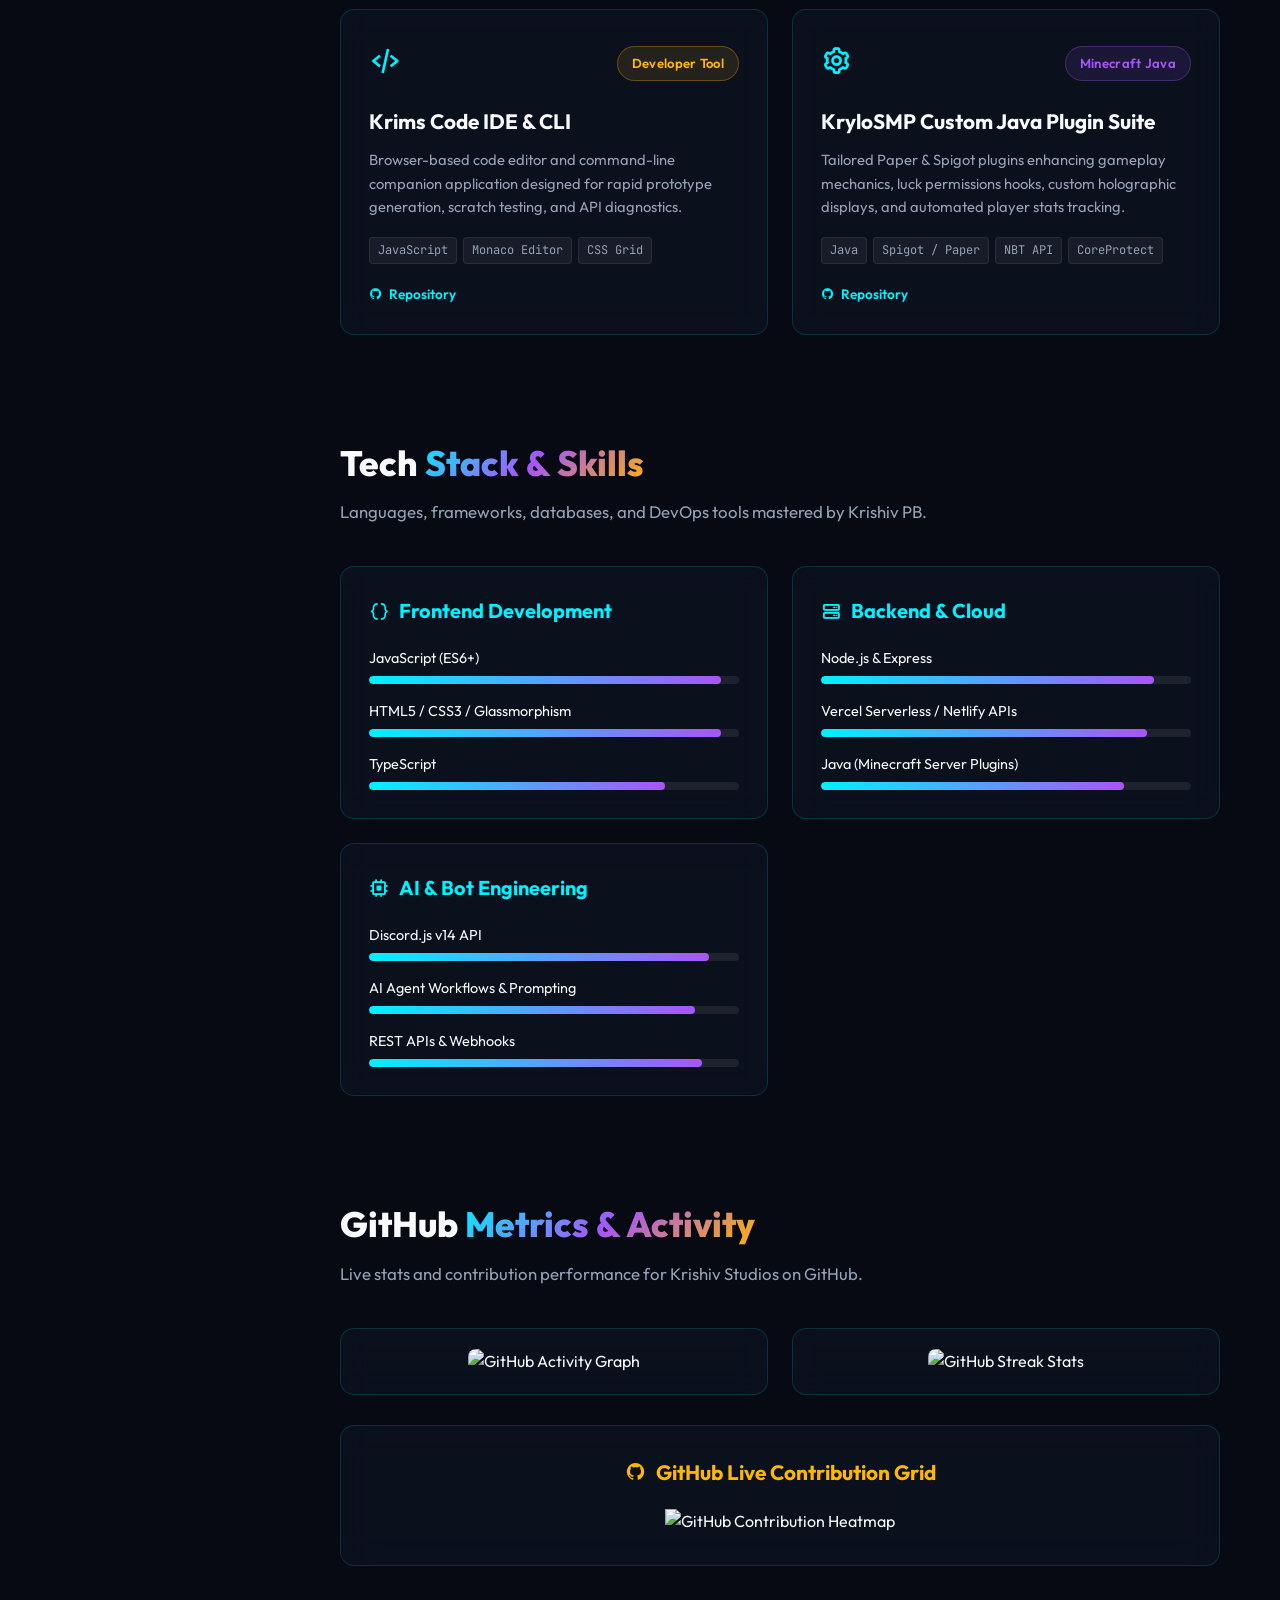
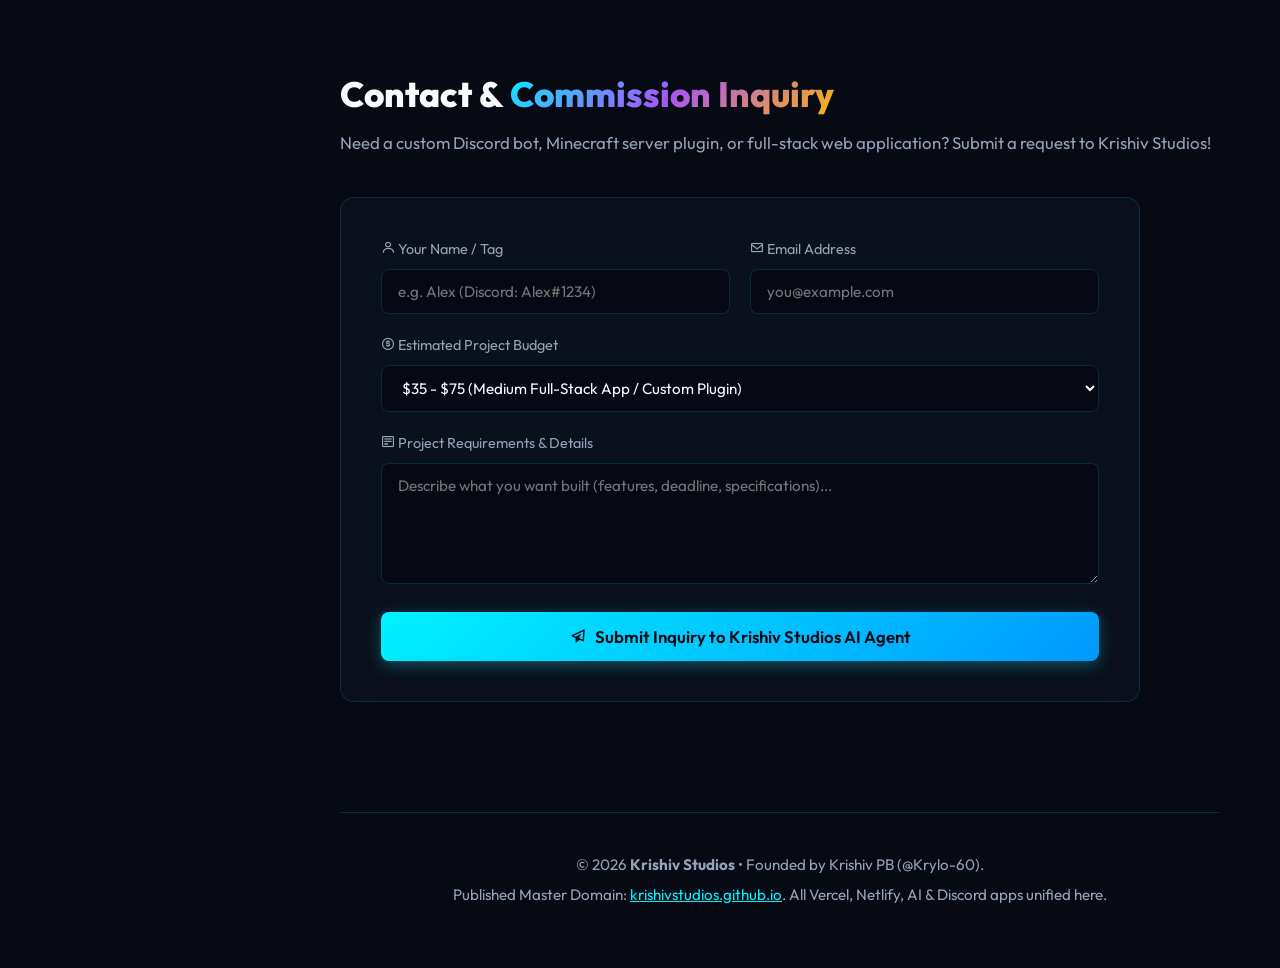
==== commit 699e759c: "feat(seo): update to 2,780+ GitHub commits, 12-year-old founder telemetry, and Krylo's Skybase" ====
--- a/index.html
+++ b/index.html
@@ -5,7 +5,7 @@
     <meta charset="utf-8">
     <meta name="viewport" content="width=device-width, initial-scale=1.0">
     <title>Krishiv Studios | Full Stack, AI & Cloud Ecosystem | Krishivstudios.github.io</title>
-    <meta name="description" content="Official GitHub Pages master hub of Krishiv Studios (Founded by Krishiv PB @Krylo-60) - Unified portal embedding Vercel apps, Netlify sites, Discord Bots, Krims Code AI agents, and KryloSMP Network under krishivstudios.github.io.">
+    <meta name="description" content="Official GitHub Pages master hub of Krishiv Studios (Founded by Krishiv PB @Krylo-60, 12-year-old software engineer with 2,780+ GitHub commits) - Unified portal integrating Krylo's Skybase, Vercel microservices, Netlify sites, Discord Bots, Krims Code AI agents, and cloud applications.">
     <meta name="author" content="Krishiv PB - Founder of Krishiv Studios">
     <meta name="keywords" content="Krishiv Studios, Krishiv PB, Krylo-60, Krishivstudios.github.io, Full Stack Developer, Vercel, Netlify, Discord Bots, AI Agents, Krims Code AI, KryloSMP">
     
@@ -98,7 +98,7 @@
                 <div class="hero-header-badges">
                     <span class="hero-badge badge-cyan">🌐 Published Domain: krishivstudios.github.io</span>
                     <span class="hero-badge badge-gold">👑 Organization: Krishiv Studios</span>
-                    <span class="hero-badge badge-purple">⚡ Founder: Krishiv PB (Age 12)</span>
+                    <span class="hero-badge badge-purple">⚡ Founder: Krishiv PB (Age 12 · 2,780+ Commits)</span>
                 </div>
 
                 <h1 class="hero-name">Welcome to <span class="gradient-text">Krishiv Studios</span></h1>
@@ -357,7 +357,7 @@
                         <div class="timeline-content glass-card">
                             <span class="timeline-date">2026</span>
                             <h4>Krims Code AI & Krishivstudios.github.io</h4>
-                            <p>Surpassed 840+ GitHub commits, launched Krims Code AI Suite, created SMPLink SaaS, and built Krishivstudios.github.io Master Ecosystem Hub.</p>
+                            <p>Surpassed 2,780+ GitHub commits, engineered Krylo's Skybase Ecosystem, launched Krims Code AI 24/7 Cloud Suite, created SMPLink SaaS, and expanded Krishiv Studios globally.</p>
                         </div>
                     </div>
                 </div>
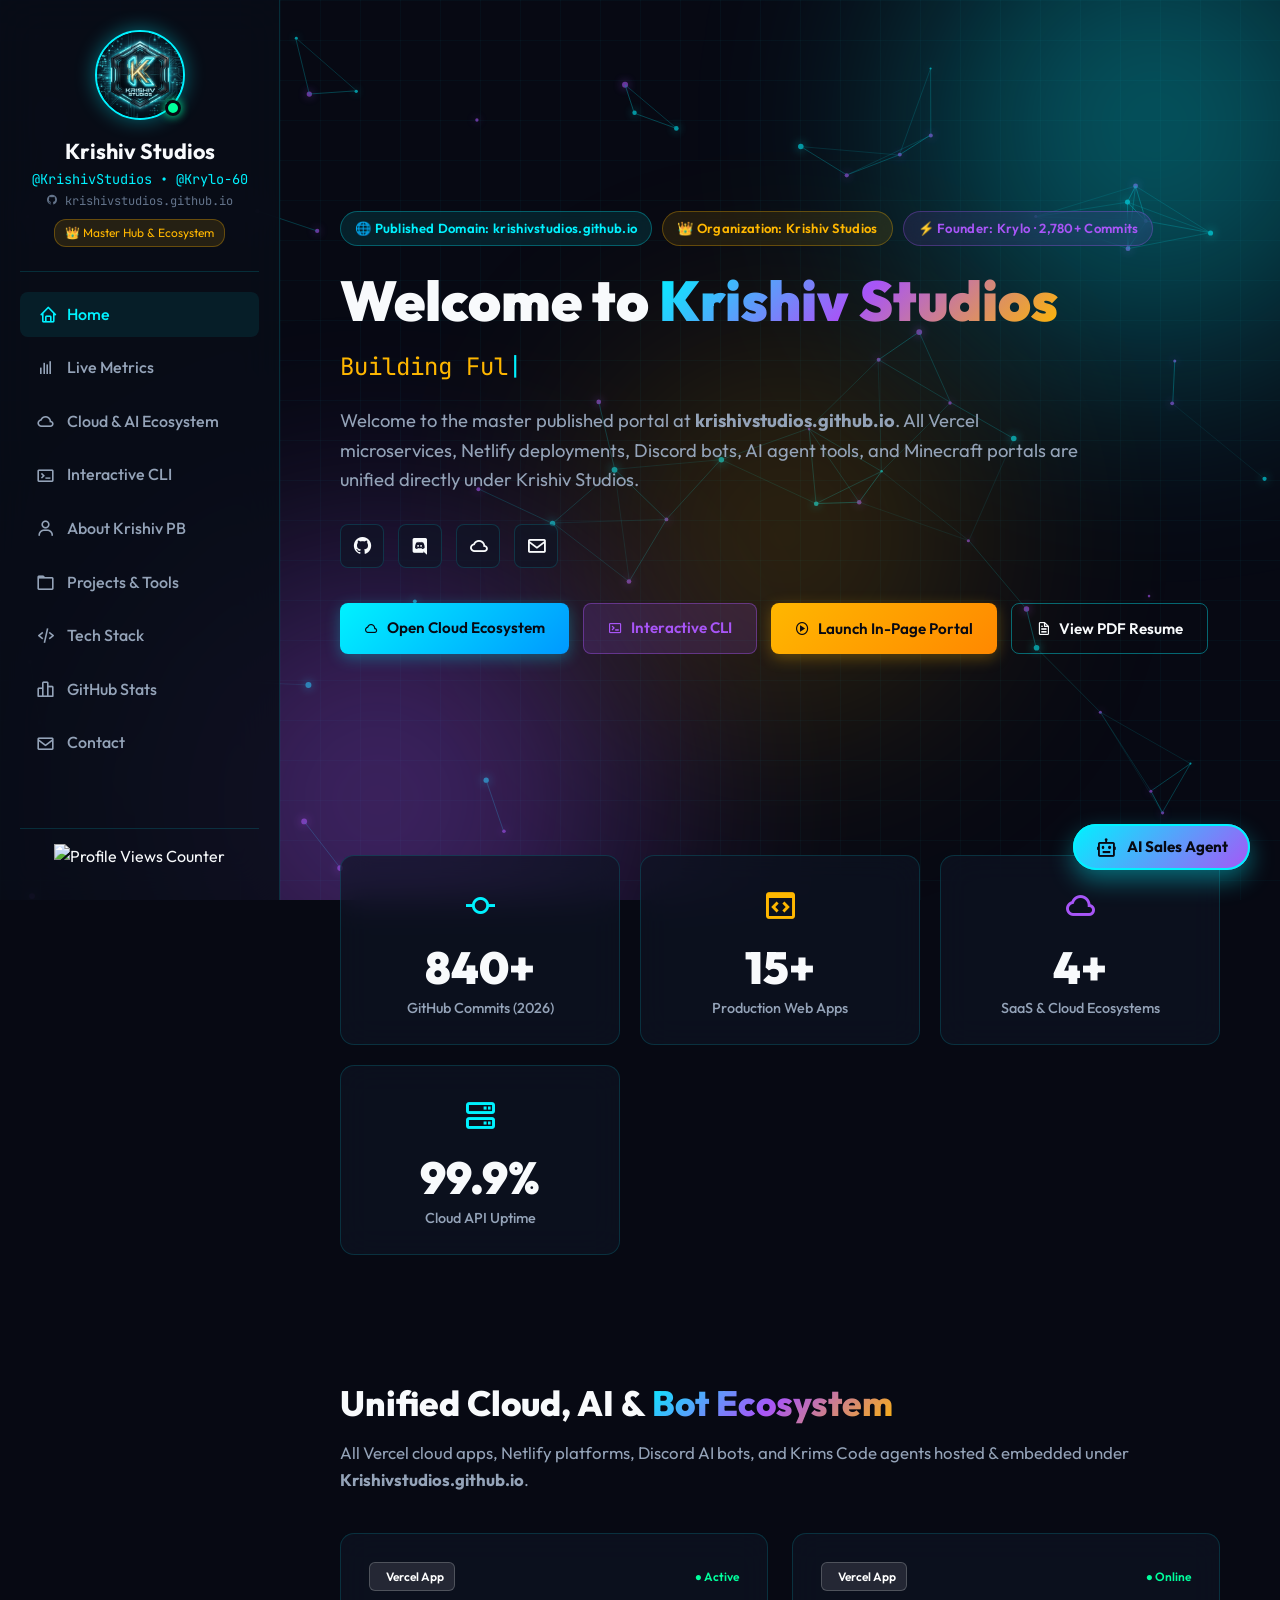
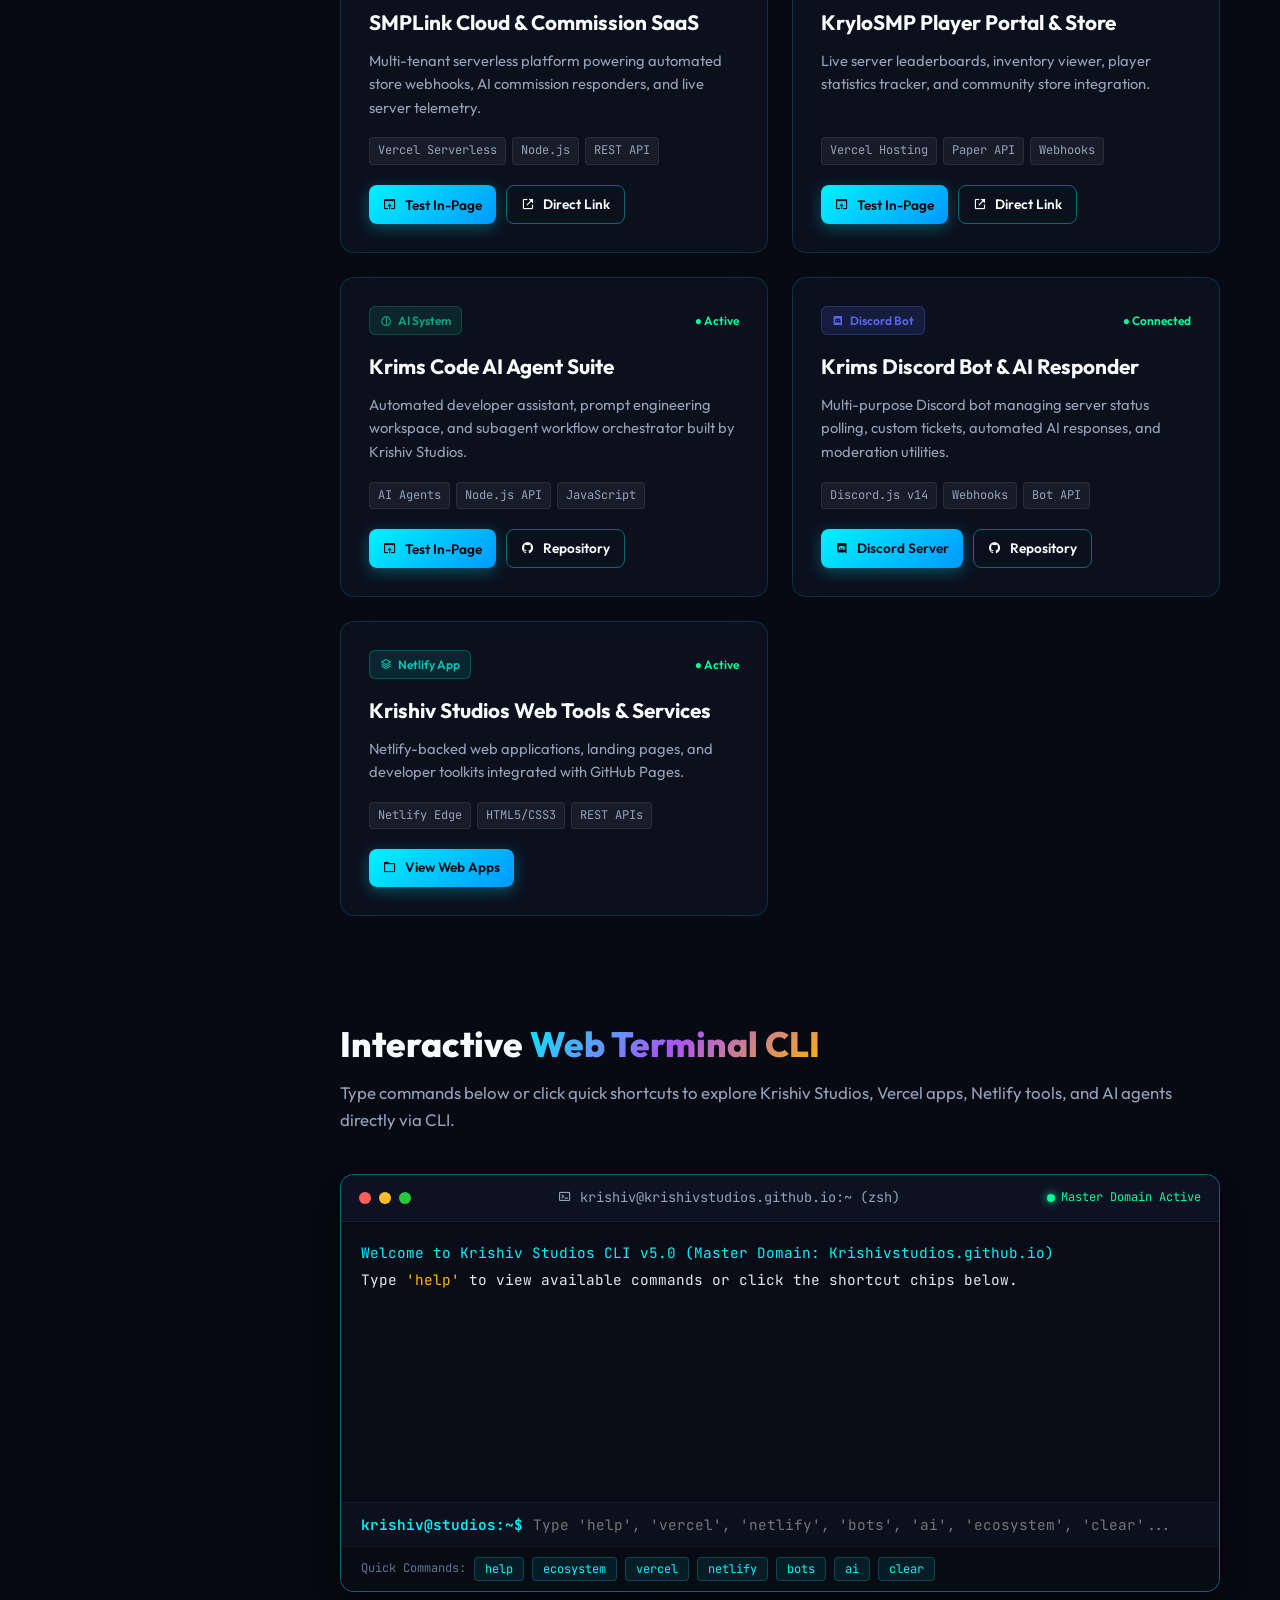
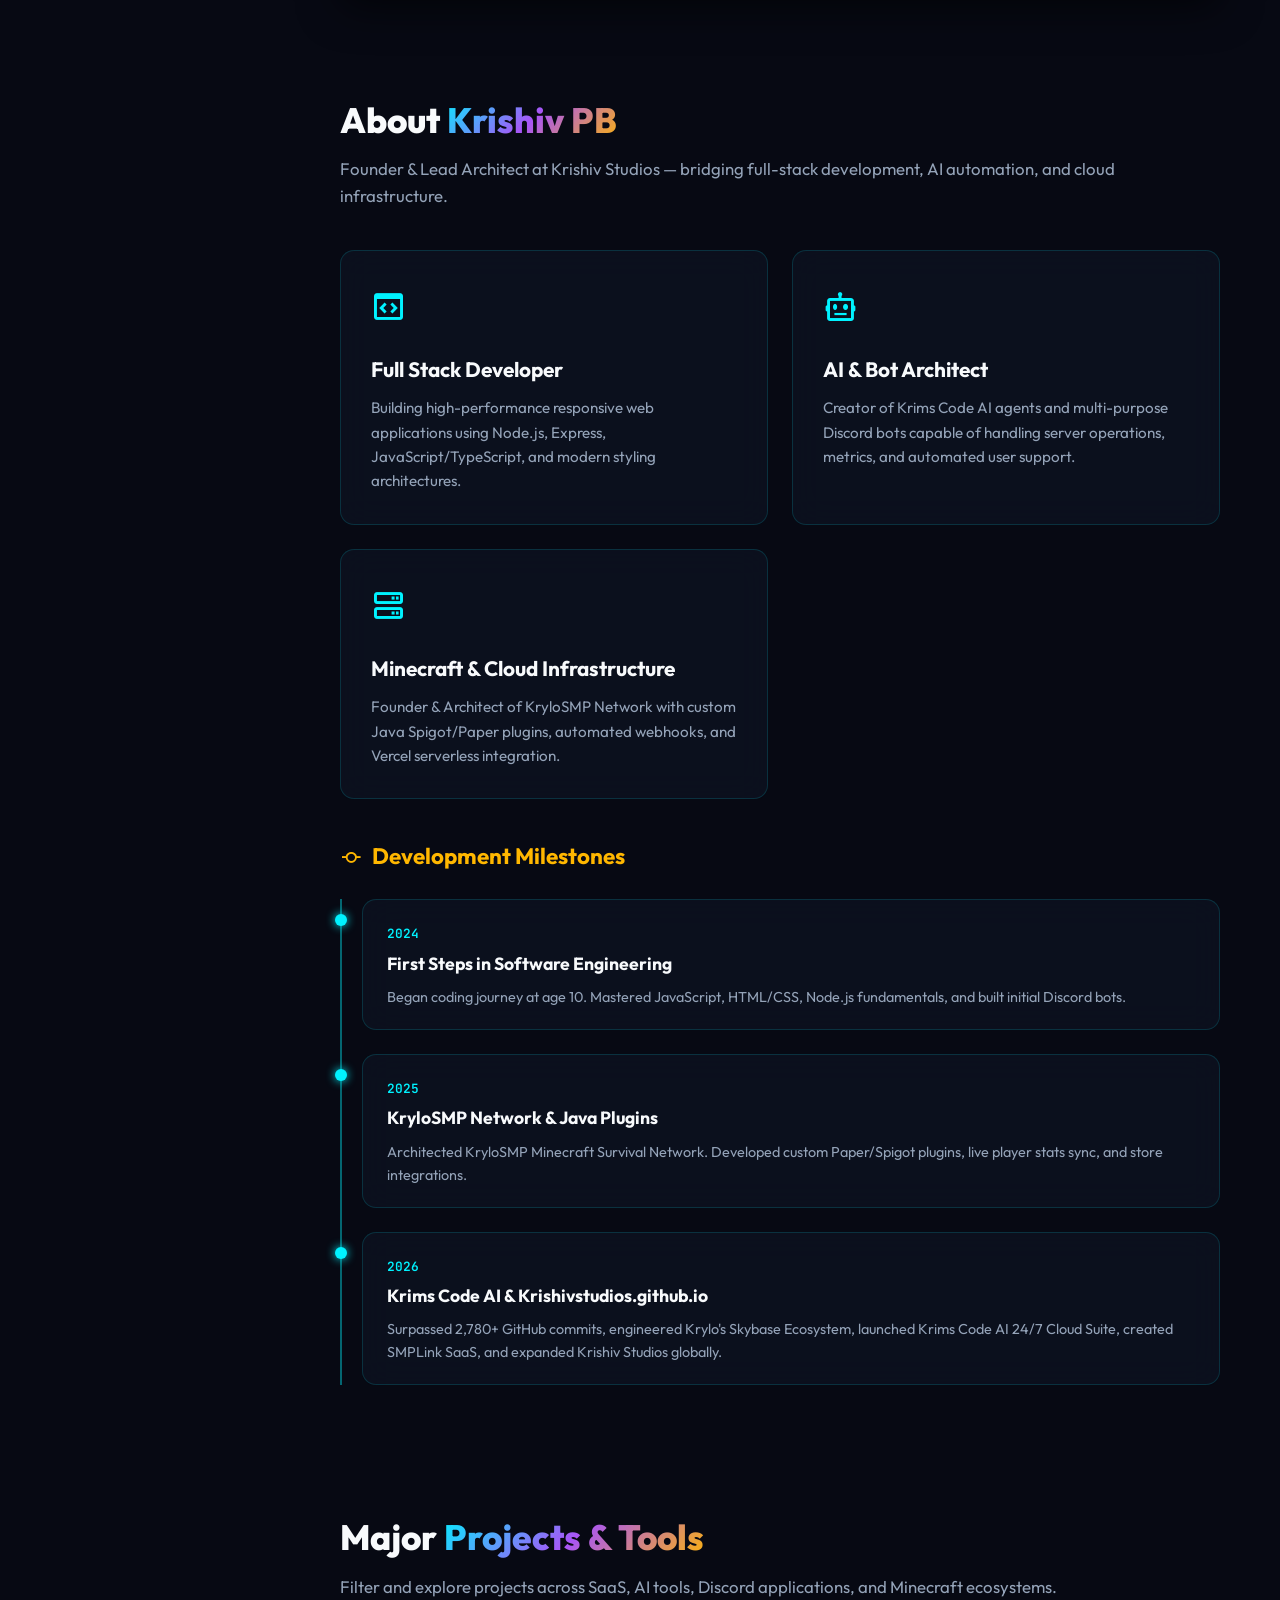
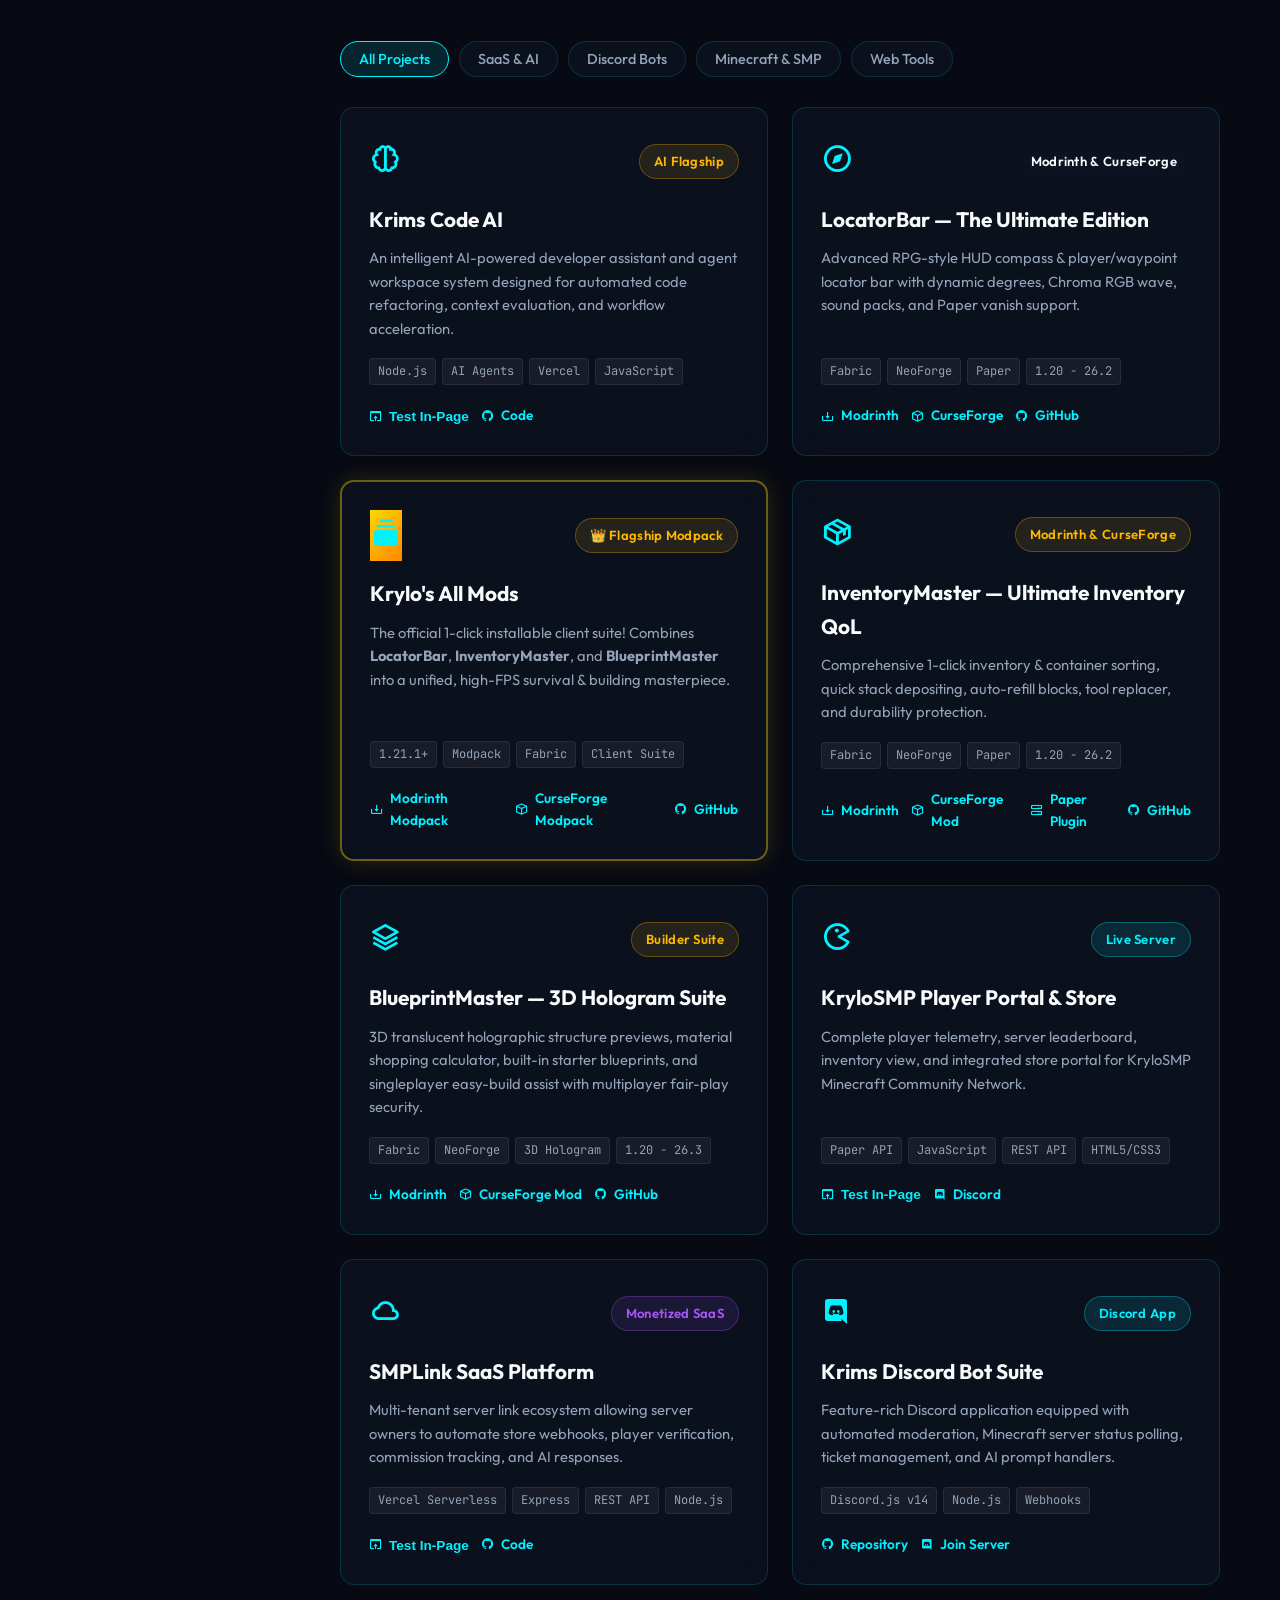
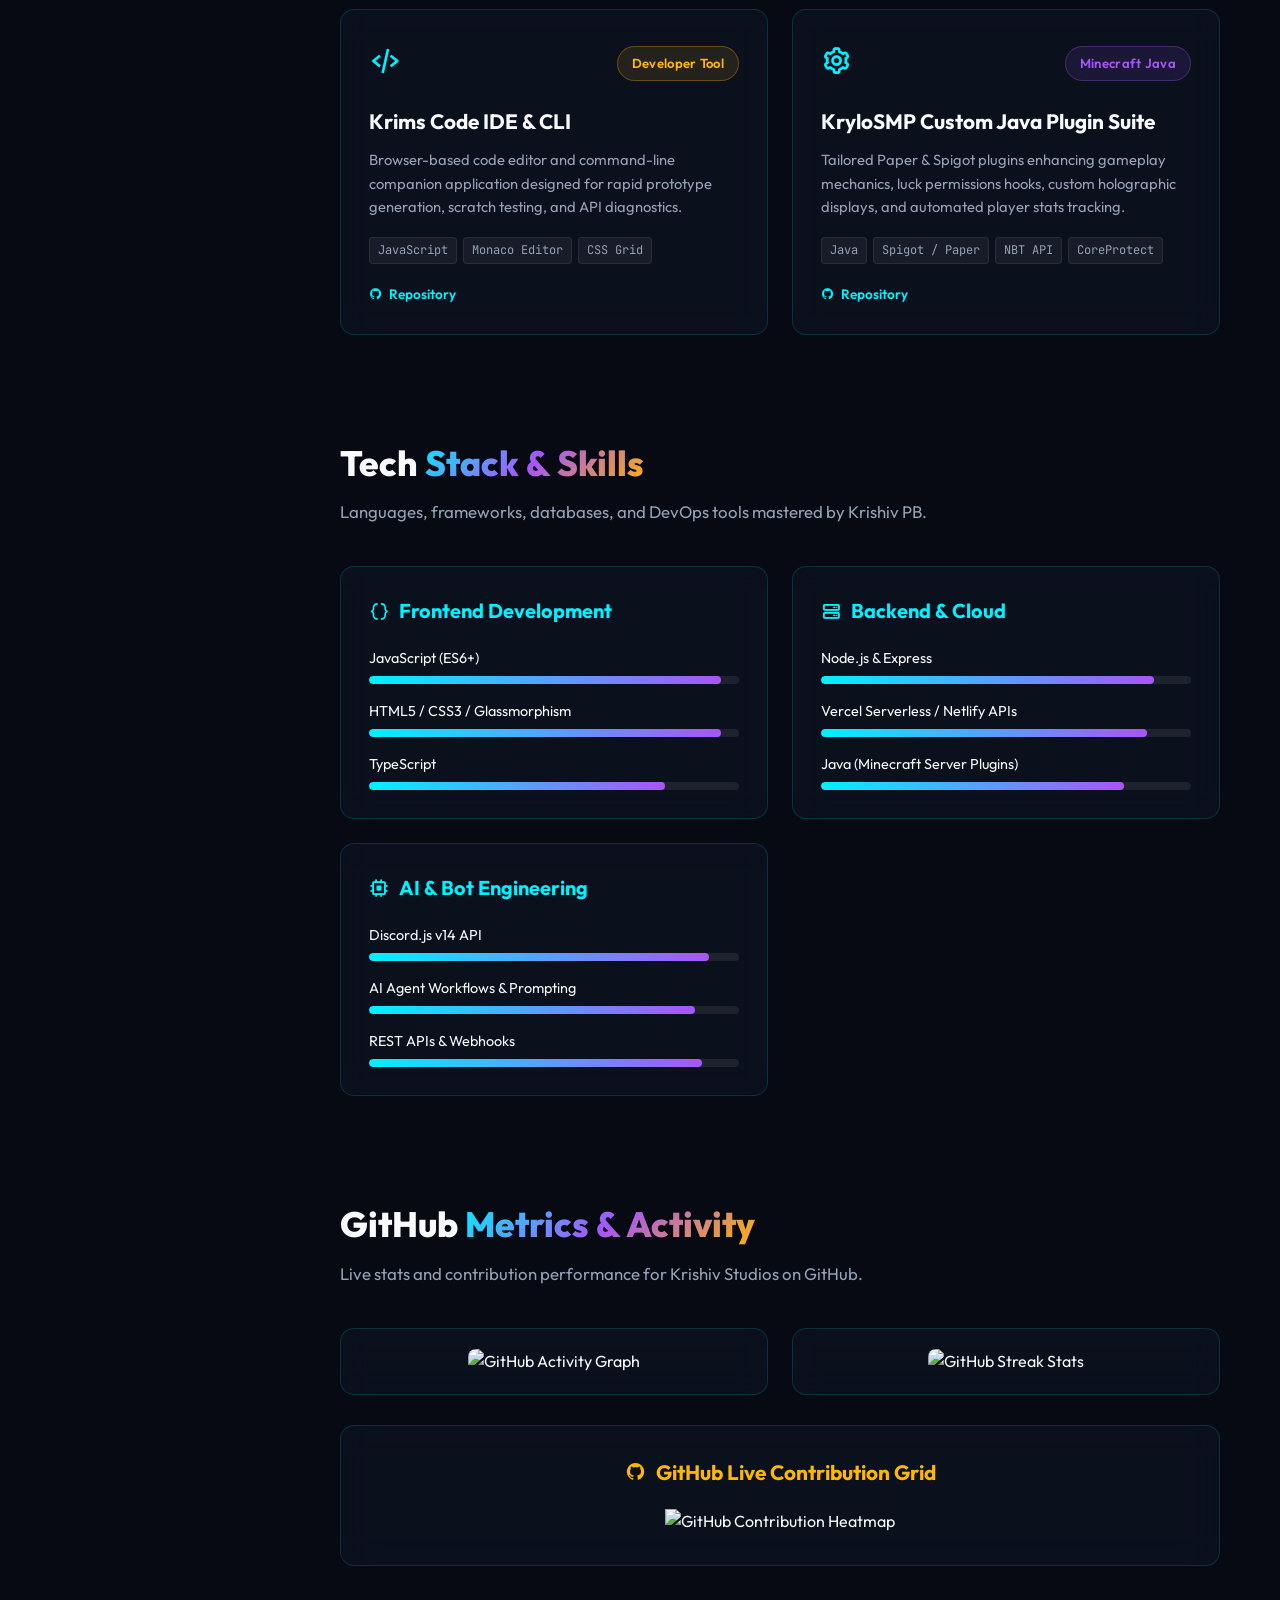
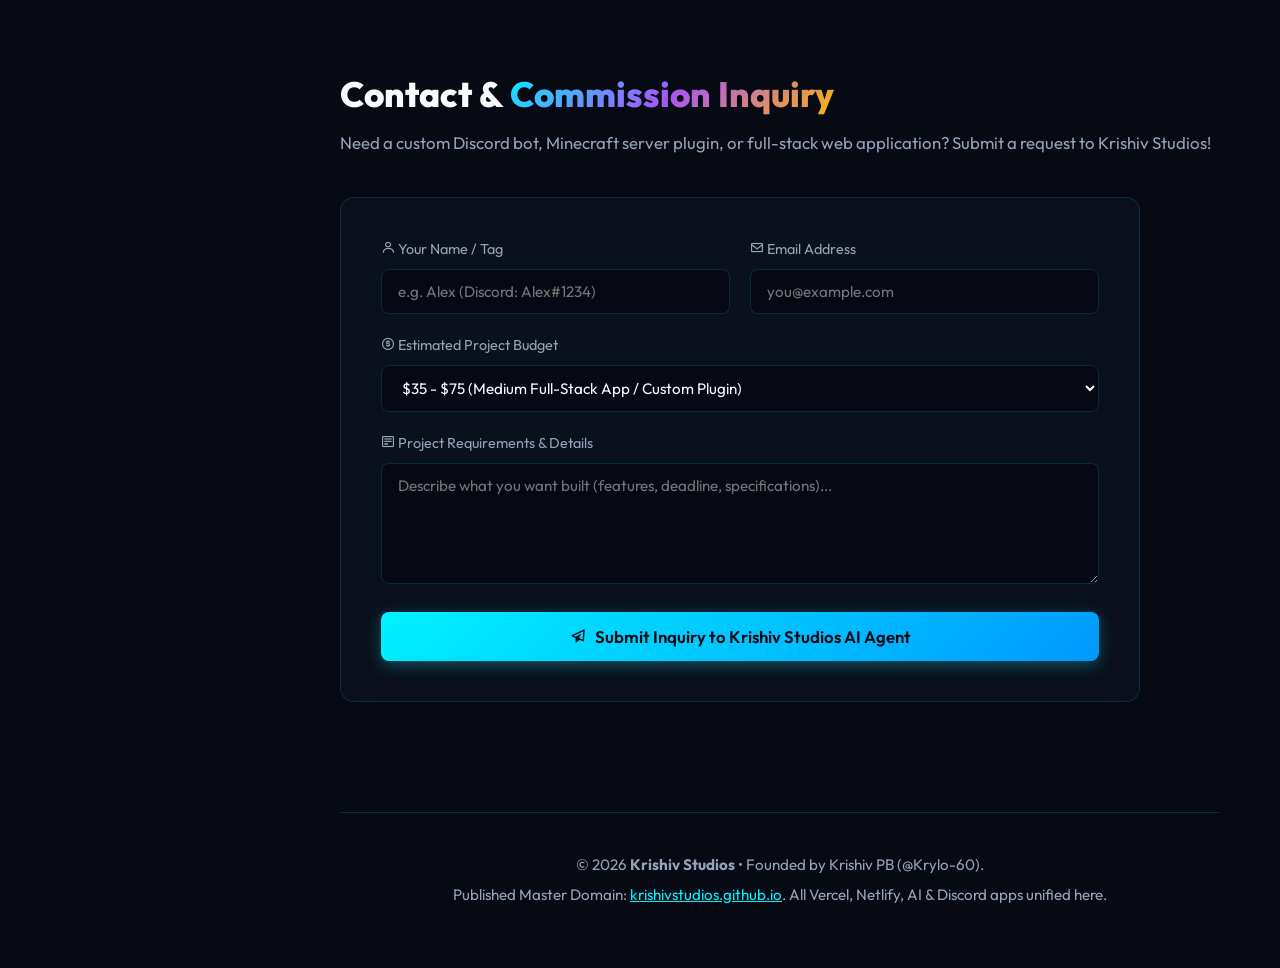
==== commit adf10acc: "security(privacy): anonymize founder identity to Krylo, preserve 2,780+ commits milestone" ====
--- a/index.html
+++ b/index.html
@@ -5,8 +5,8 @@
     <meta charset="utf-8">
     <meta name="viewport" content="width=device-width, initial-scale=1.0">
     <title>Krishiv Studios | Full Stack, AI & Cloud Ecosystem | Krishivstudios.github.io</title>
-    <meta name="description" content="Official GitHub Pages master hub of Krishiv Studios (Founded by Krishiv PB @Krylo-60, 12-year-old software engineer with 2,780+ GitHub commits) - Unified portal integrating Krylo's Skybase, Vercel microservices, Netlify sites, Discord Bots, Krims Code AI agents, and cloud applications.">
-    <meta name="author" content="Krishiv PB - Founder of Krishiv Studios">
+    <meta name="description" content="Official GitHub Pages master hub of Krishiv Studios (Founded by Krylo @Krylo-60, software engineer with 2,780+ GitHub commits) - Unified portal integrating Krylo's Skybase, Vercel microservices, Netlify sites, Discord Bots, Krims Code AI agents, and cloud applications.">
+    <meta name="author" content="Krylo - Founder of Krishiv Studios">
     <meta name="keywords" content="Krishiv Studios, Krishiv PB, Krylo-60, Krishivstudios.github.io, Full Stack Developer, Vercel, Netlify, Discord Bots, AI Agents, Krims Code AI, KryloSMP">
     
     <!-- Canonical URL Designation -->
@@ -98,7 +98,7 @@
                 <div class="hero-header-badges">
                     <span class="hero-badge badge-cyan">🌐 Published Domain: krishivstudios.github.io</span>
                     <span class="hero-badge badge-gold">👑 Organization: Krishiv Studios</span>
-                    <span class="hero-badge badge-purple">⚡ Founder: Krishiv PB (Age 12 · 2,780+ Commits)</span>
+                    <span class="hero-badge badge-purple">⚡ Founder: Krylo · 2,780+ Commits</span>
                 </div>
 
                 <h1 class="hero-name">Welcome to <span class="gradient-text">Krishiv Studios</span></h1>
